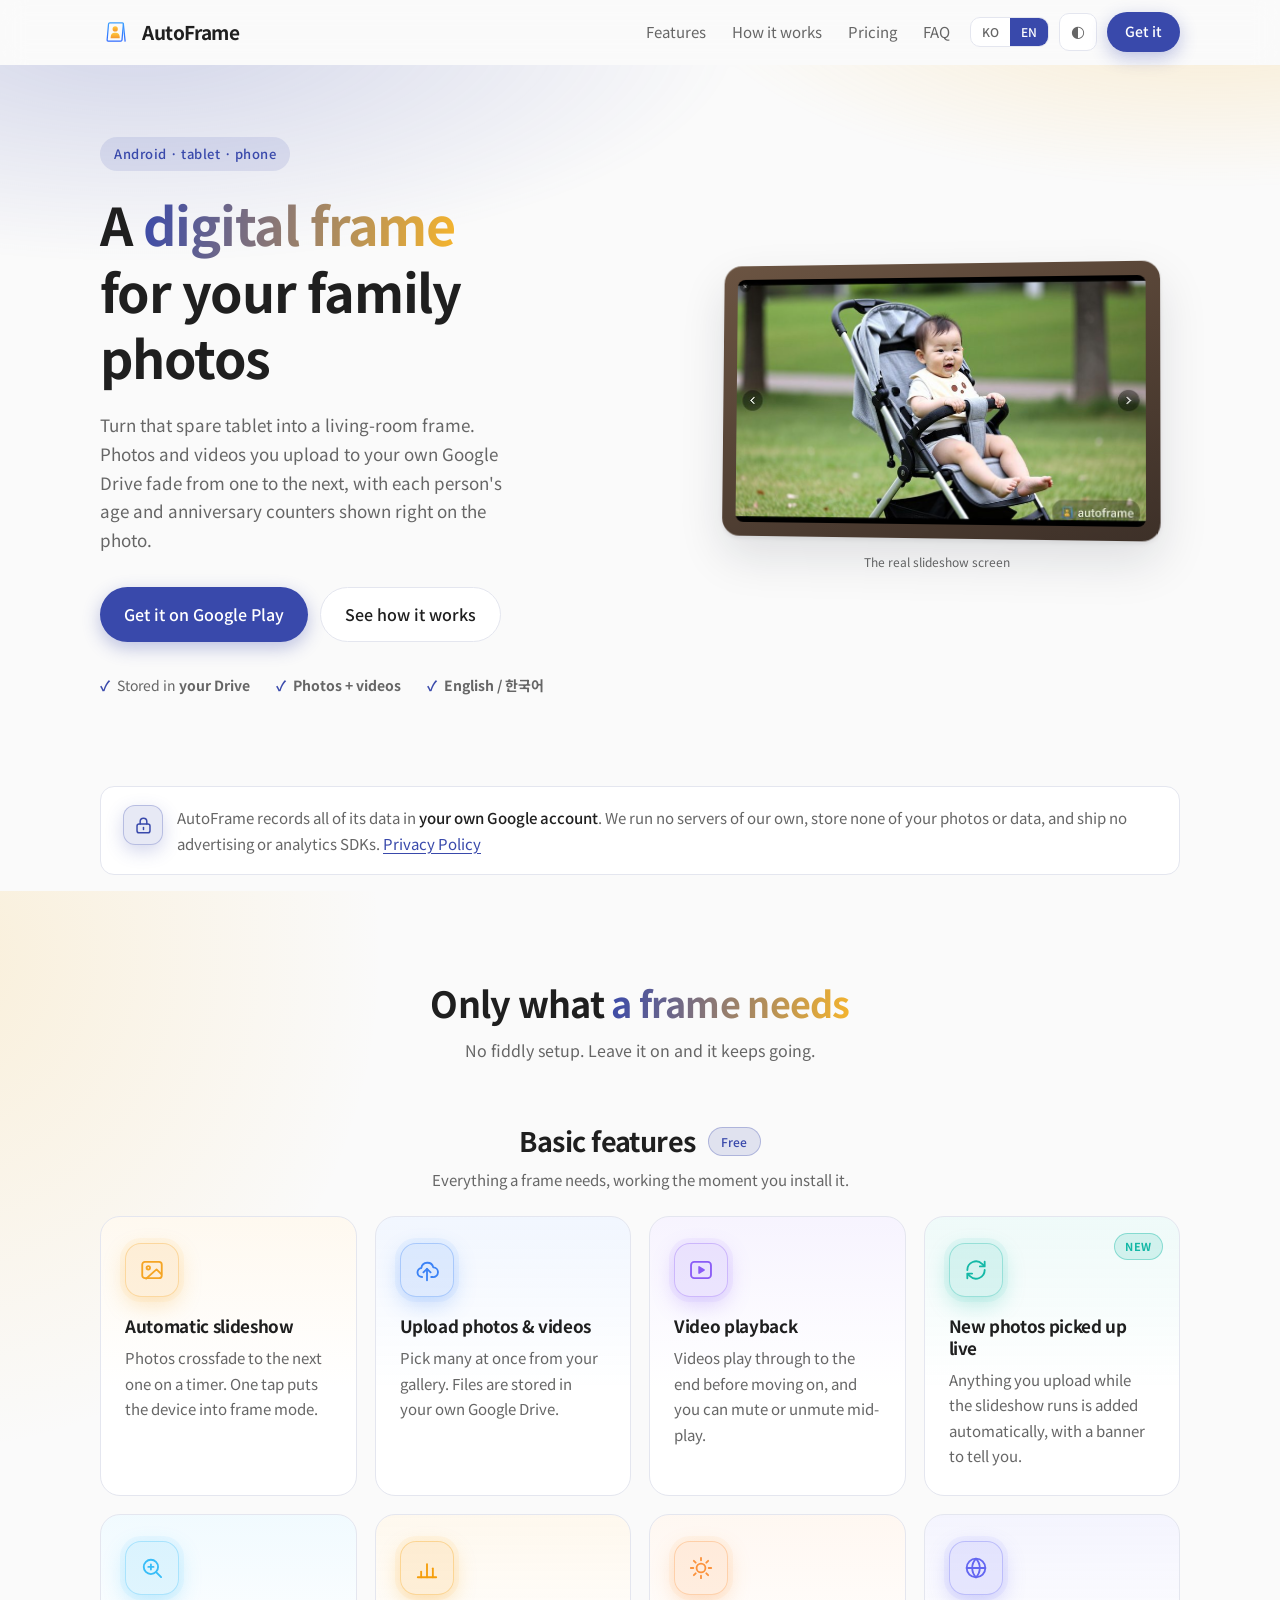
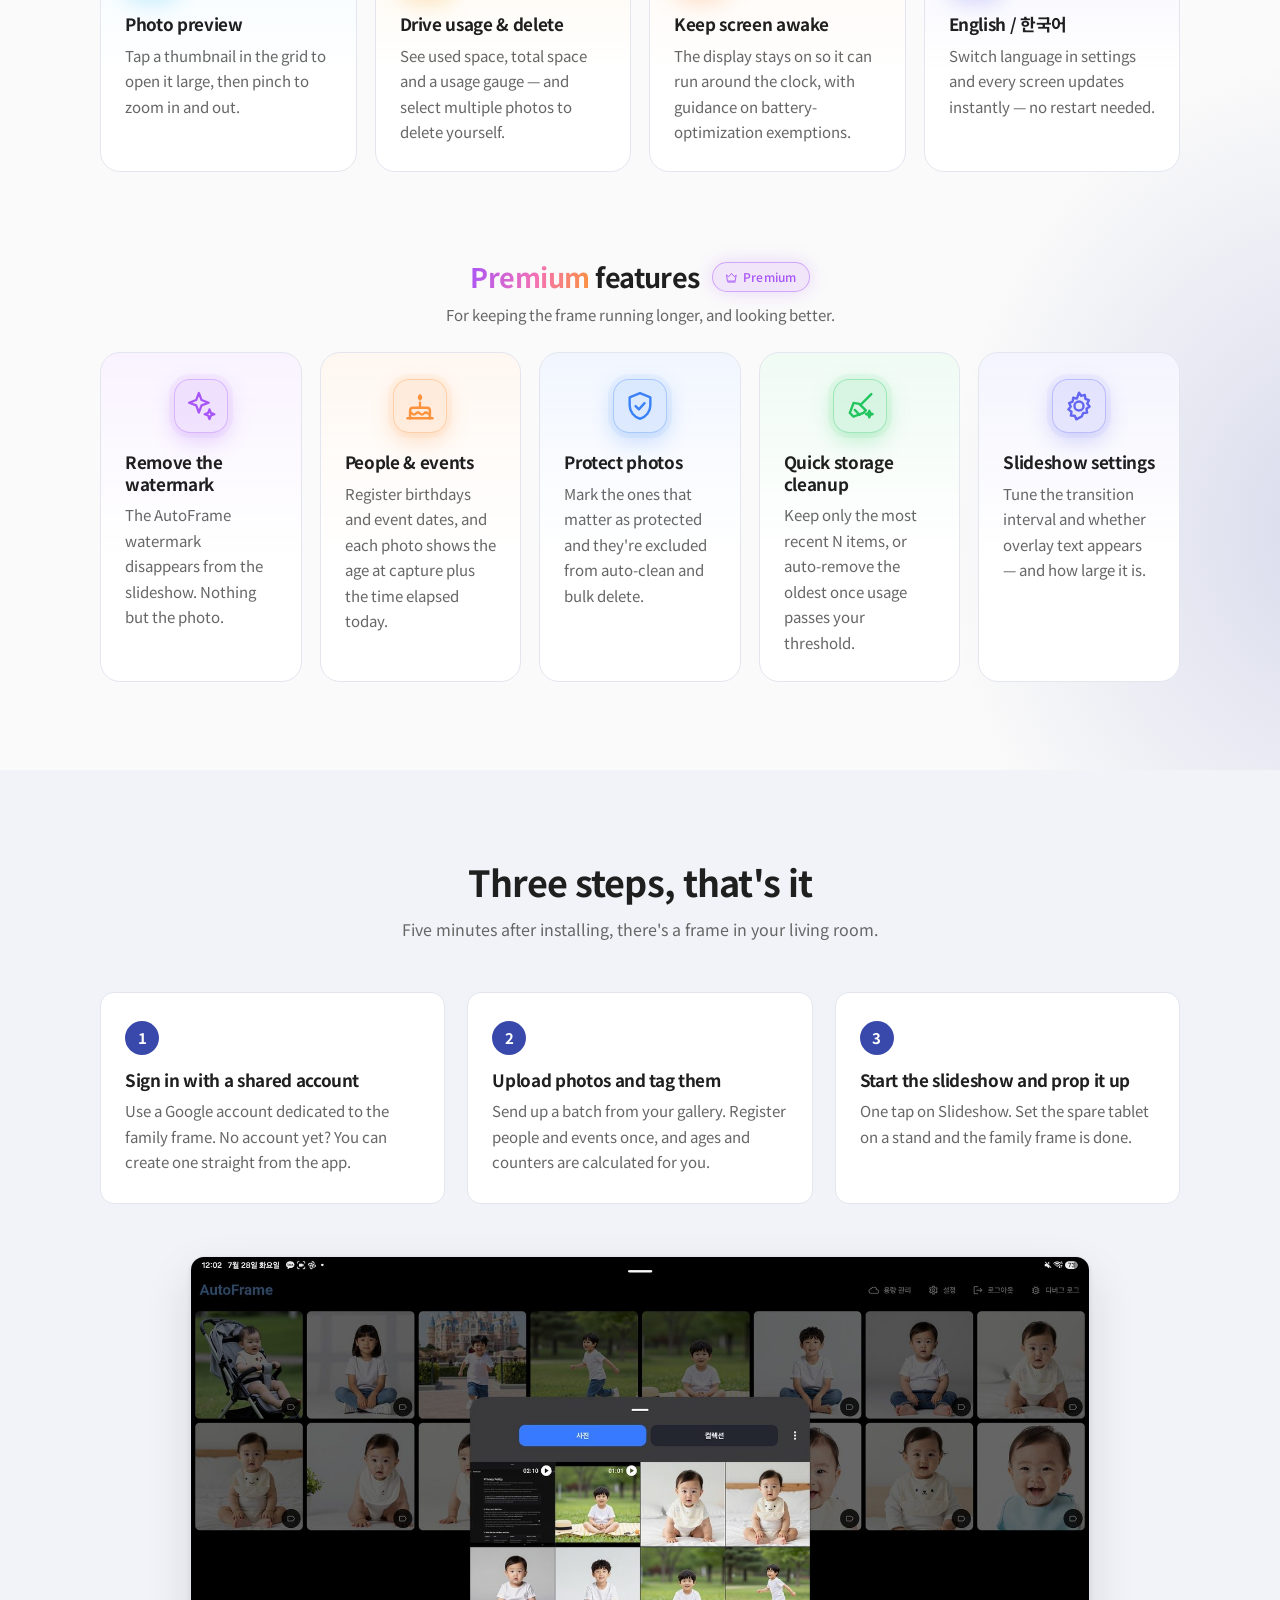
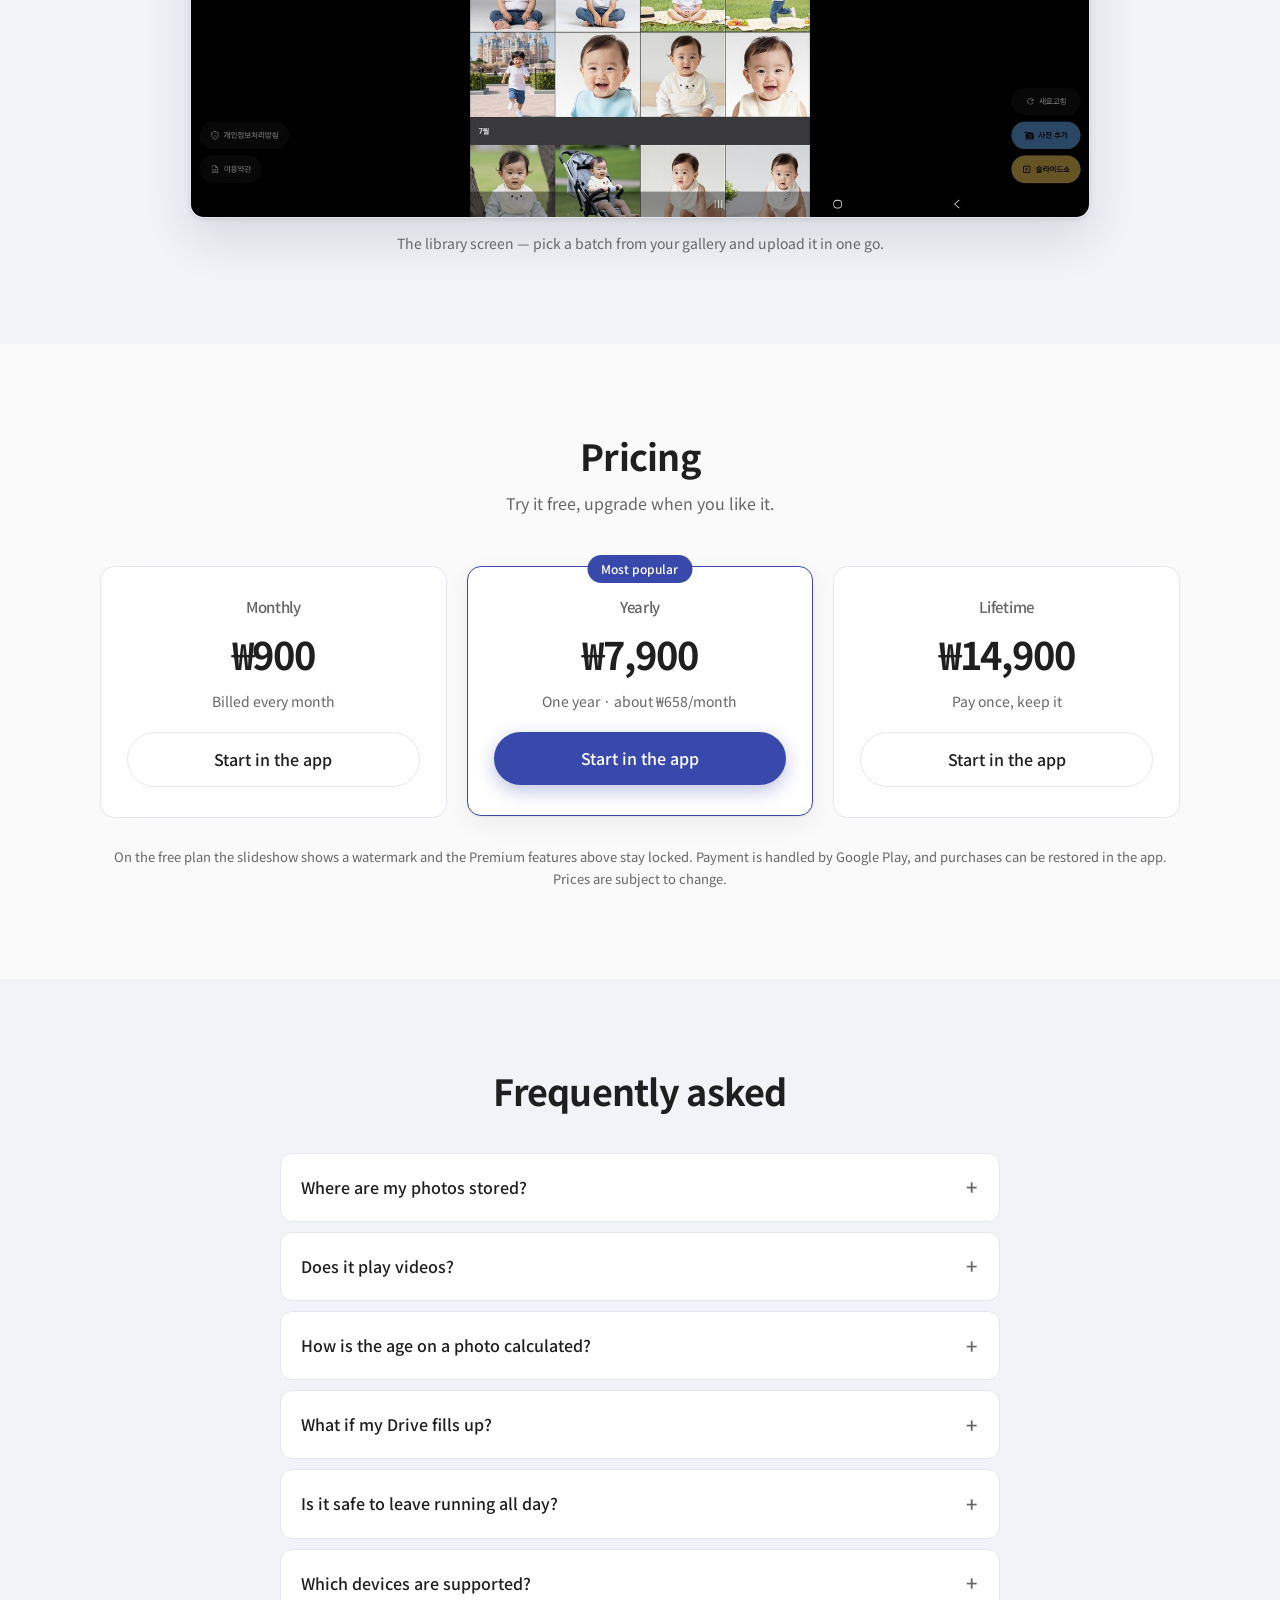
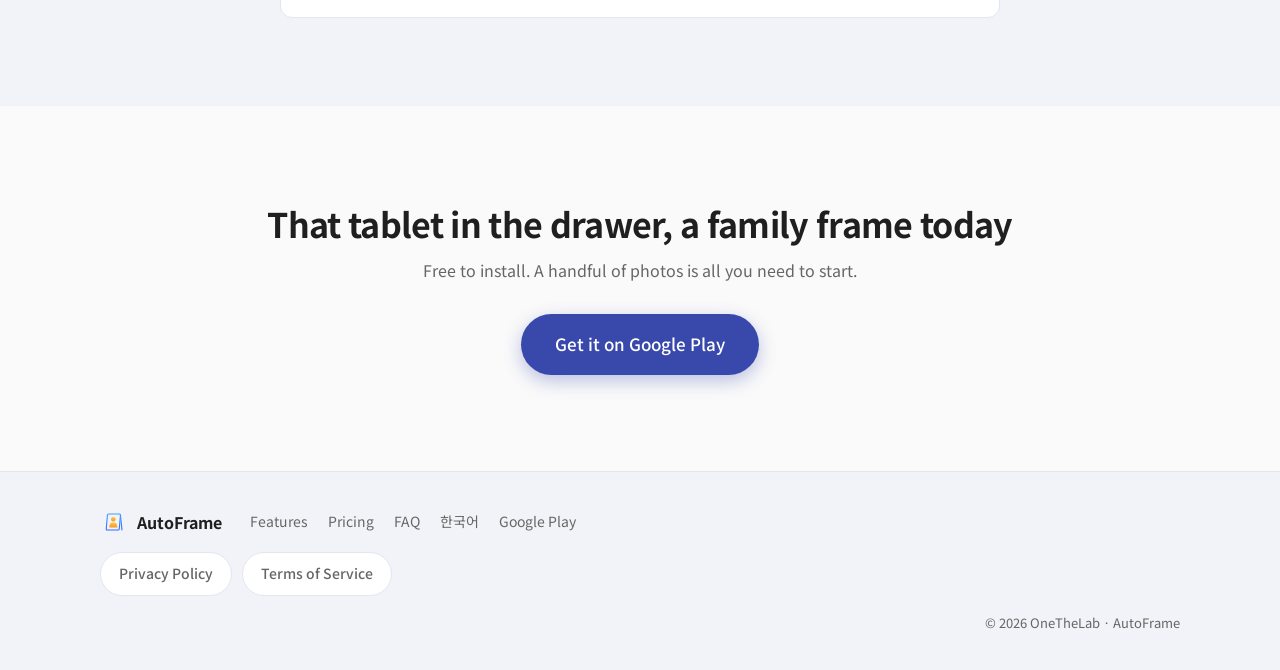
==== en/index.html @ 64afd11a "Use real app screenshots on the landing pages Replaces the CSS gradient mock in the hero with the ac" ====
<!DOCTYPE html>
<html lang="en">
<head>
<meta charset="UTF-8">
<meta name="viewport" content="width=device-width, initial-scale=1">
<title>AutoFrame — A digital photo frame that plays your family photos</title>
<meta name="description" content="Turn a spare tablet into a family photo frame. Photos and videos from your own Google Drive play automatically, with ages and anniversary counters right on the photo.">
<meta name="theme-color" content="#3949AB">
<link rel="icon" href="../assets/mark.svg" type="image/svg+xml">
<link rel="alternate" hreflang="ko" href="../">
<link rel="alternate" hreflang="en" href="./">
<link rel="alternate" hreflang="x-default" href="../">
<meta property="og:title" content="AutoFrame — Family digital photo frame">
<meta property="og:description" content="Turn a spare tablet into a family photo frame. Photos play automatically, with ages shown on each photo.">
<meta property="og:type" content="website">
<meta property="og:image" content="../assets/feature.png">
<link rel="preconnect" href="https://fonts.googleapis.com">
<link rel="preconnect" href="https://fonts.gstatic.com" crossorigin>
<link href="https://fonts.googleapis.com/css2?family=Noto+Sans+KR:wght@400;500;700&display=swap" rel="stylesheet">
<link rel="stylesheet" href="../css/style.css">
</head>
<body>

<svg width="0" height="0" style="position:absolute" aria-hidden="true" focusable="false">
  <symbol id="i-photo" viewBox="0 0 24 24" fill="none" stroke="currentColor" stroke-width="1.7" stroke-linecap="round" stroke-linejoin="round">
    <rect x="3" y="4.5" width="18" height="15" rx="2.5"/><circle cx="8.6" cy="10" r="1.6"/><path d="M20.6 15.8l-4.4-4.4L6.6 20"/>
  </symbol>
  <symbol id="i-upload" viewBox="0 0 24 24" fill="none" stroke="currentColor" stroke-width="1.7" stroke-linecap="round" stroke-linejoin="round">
    <path d="M7.5 18.5a4.2 4.2 0 0 1-.7-8.35A5.6 5.6 0 0 1 17.8 9.6a3.9 3.9 0 0 1-.3 8.9h-1.6"/><path d="M12 21.5V11"/><path d="M8.7 14.2L12 10.9l3.3 3.3"/>
  </symbol>
  <symbol id="i-play" viewBox="0 0 24 24" fill="none" stroke="currentColor" stroke-width="1.7" stroke-linecap="round" stroke-linejoin="round">
    <rect x="2.8" y="4.5" width="18.4" height="15" rx="3"/><path d="M10.2 9.1l4.6 2.9-4.6 2.9z" fill="currentColor" stroke-width="1.4"/>
  </symbol>
  <symbol id="i-refresh" viewBox="0 0 24 24" fill="none" stroke="currentColor" stroke-width="1.7" stroke-linecap="round" stroke-linejoin="round">
    <path d="M4 12a8 8 0 0 1 13.6-5.7l2 2"/><path d="M20 4.3v4.4h-4.4"/><path d="M20 12a8 8 0 0 1-13.6 5.7l-2-2"/><path d="M4 19.7v-4.4h4.4"/>
  </symbol>
  <symbol id="i-search" viewBox="0 0 24 24" fill="none" stroke="currentColor" stroke-width="1.7" stroke-linecap="round" stroke-linejoin="round">
    <circle cx="11" cy="11" r="6.6"/><path d="M15.8 15.8l4.6 4.6"/><path d="M8.6 11h4.8M11 8.6v4.8"/>
  </symbol>
  <symbol id="i-gauge" viewBox="0 0 24 24" fill="none" stroke="currentColor" stroke-width="1.7" stroke-linecap="round" stroke-linejoin="round">
    <path d="M3.5 20.5h17"/><path d="M6.6 20.5v-5.2"/><path d="M12 20.5V8.4"/><path d="M17.4 20.5v-8.2"/>
  </symbol>
  <symbol id="i-sun" viewBox="0 0 24 24" fill="none" stroke="currentColor" stroke-width="1.7" stroke-linecap="round" stroke-linejoin="round">
    <circle cx="12" cy="12" r="4.1"/><path d="M12 2.6v2.3M12 19.1v2.3M2.6 12h2.3M19.1 12h2.3M5.4 5.4l1.7 1.7M16.9 16.9l1.7 1.7M18.6 5.4l-1.7 1.7M7.1 16.9l-1.7 1.7"/>
  </symbol>
  <symbol id="i-globe" viewBox="0 0 24 24" fill="none" stroke="currentColor" stroke-width="1.7" stroke-linecap="round" stroke-linejoin="round">
    <circle cx="12" cy="12" r="8.6"/><path d="M3.4 12h17.2"/><path d="M12 3.4c2.3 2.4 3.5 5.4 3.5 8.6S14.3 18.2 12 20.6C9.7 18.2 8.5 15.2 8.5 12S9.7 5.8 12 3.4z"/>
  </symbol>
  <symbol id="i-sparkle" viewBox="0 0 24 24" fill="none" stroke="currentColor" stroke-width="1.6" stroke-linecap="round" stroke-linejoin="round">
    <path d="M10.5 2.8l1.9 5 5 1.9-5 1.9-1.9 5-1.9-5-5-1.9 5-1.9z"/><path d="M18 14.4l.95 2.45 2.45.95-2.45.95-.95 2.45-.95-2.45-2.45-.95 2.45-.95z"/>
  </symbol>
  <symbol id="i-cake" viewBox="0 0 24 24" fill="none" stroke="currentColor" stroke-width="1.7" stroke-linecap="round" stroke-linejoin="round">
    <path d="M3.2 20.6h17.6"/><path d="M5 20.6v-5.4a2 2 0 0 1 2-2h10a2 2 0 0 1 2 2v5.4"/><path d="M5 16.6c1.4 0 1.4 1.4 2.8 1.4s1.4-1.4 2.8-1.4 1.4 1.4 2.8 1.4 1.4-1.4 2.8-1.4 1.4 1.4 2.8 1.4"/><path d="M12 13.2V9.6"/><path d="M12 7.4c1-1 1-2 0-3-1 1-1 2 0 3z"/>
  </symbol>
  <symbol id="i-shield" viewBox="0 0 24 24" fill="none" stroke="currentColor" stroke-width="1.7" stroke-linecap="round" stroke-linejoin="round">
    <path d="M12 2.9l7.3 3v5.7c0 4.3-3 8-7.3 9.4-4.3-1.4-7.3-5.1-7.3-9.4V5.9z"/><path d="M8.9 12.1l2.3 2.3 4-4.4"/>
  </symbol>
  <symbol id="i-broom" viewBox="0 0 24 24" fill="none" stroke="currentColor" stroke-width="1.7" stroke-linecap="round" stroke-linejoin="round">
    <path d="M20 3.6l-7.7 7.7"/><path d="M11.5 10.5l4.6 4.6-1.6 1.7-7.1 2.7-2.6-2.6 2.7-7.1z"/><path d="M8.3 14.8l3.4 3.4"/><path d="M18.6 15.4l.62 1.68 1.68.62-1.68.62-.62 1.68-.62-1.68-1.68-.62 1.68-.62z"/>
  </symbol>
  <symbol id="i-gear" viewBox="0 0 24 24" fill="none" stroke="currentColor" stroke-width="1.7" stroke-linecap="round" stroke-linejoin="round">
    <circle cx="12" cy="12" r="3.2"/>
    <path d="M12 2.6l1.5 2.2 2.6-.6.4 2.7 2.5 1-1.2 2.4 1.7 2.1-2.2 1.6.4 2.7-2.7.2-1.1 2.5L12 20.4l-1.9 1-1.1-2.5-2.7-.2.4-2.7-2.2-1.6 1.7-2.1L5 9.9l2.5-1 .4-2.7 2.6.6z"/>
  </symbol>
  <symbol id="i-crown" viewBox="0 0 24 24" fill="none" stroke="currentColor" stroke-width="1.7" stroke-linecap="round" stroke-linejoin="round">
    <path d="M3.4 7.6l3.2 3.1 5.4-6 5.4 6 3.2-3.1-1.8 11H5.2z"/><path d="M5.2 20.4h13.6"/>
  </symbol>
  <symbol id="i-lock" viewBox="0 0 24 24" fill="none" stroke="currentColor" stroke-width="1.7" stroke-linecap="round" stroke-linejoin="round">
    <rect x="4.6" y="10.2" width="14.8" height="10.2" rx="2.4"/><path d="M8.2 10.2V7.4a3.8 3.8 0 0 1 7.6 0v2.8"/><path d="M12 14.4v2.2"/>
  </symbol>
</svg>

<a class="skip" href="#features">Skip to content</a>

<header class="nav" id="nav">
  <div class="wrap nav-inner">
    <a class="brand" href="#top">
      <img src="../assets/mark.svg" alt="" width="32" height="32">
      <span>AutoFrame</span>
    </a>
    <nav class="nav-links">
      <a href="#features">Features</a>
      <a href="#how">How it works</a>
      <a href="#pricing">Pricing</a>
      <a href="#faq">FAQ</a>
    </nav>
    <div class="nav-actions">
      <div class="lang" role="group" aria-label="Language">
        <a href="../" hreflang="ko" data-lang-switch="ko">KO</a>
        <a class="is-on" href="./" aria-current="page" hreflang="en">EN</a>
      </div>
      <button class="theme-toggle" id="themeToggle" type="button" aria-label="Toggle theme">
        <span class="theme-icon" aria-hidden="true">◐</span>
      </button>
      <a class="btn btn-primary btn-sm" href="https://play.google.com/store/apps/details?id=com.onethelab.autoframe" target="_blank" rel="noopener">Get it</a>
    </div>
  </div>
</header>

<main id="top">

  <!-- HERO -->
  <section class="hero">
    <div class="wrap hero-inner">
      <div class="hero-copy reveal">
        <p class="eyebrow">Android · tablet · phone</p>
        <h1>A <span class="grad">digital frame</span><br>for your family photos</h1>
        <p class="lead">
          Turn that spare tablet into a living-room frame.
          Photos and videos you upload to your own Google Drive fade from one to the next,
          with each person's age and anniversary counters shown right on the photo.
        </p>
        <div class="cta-row">
          <a class="btn btn-primary" href="https://play.google.com/store/apps/details?id=com.onethelab.autoframe" target="_blank" rel="noopener">Get it on Google Play</a>
          <a class="btn btn-ghost" href="#how">See how it works</a>
        </div>
        <ul class="hero-facts">
          <li>Stored in <strong>your Drive</strong></li>
          <li><strong>Photos + videos</strong></li>
          <li><strong>English / 한국어</strong></li>
        </ul>
      </div>

      <div class="hero-visual reveal">
        <div class="frame" id="frame">
          <div class="frame-screen">
            <img class="shot-img"
                 src="../assets/screens/slideshow-1600.jpg"
                 srcset="../assets/screens/slideshow-800.jpg 800w, ../assets/screens/slideshow-1600.jpg 1600w"
                 sizes="(max-width: 900px) 100vw, 420px"
                 width="1600" height="999"
                 alt="The AutoFrame slideshow running full screen on a tablet, showing a baby sitting in a stroller">
          </div>
        </div>
        <p class="frame-caption">The real slideshow screen</p>
      </div>
    </div>
  </section>

  <!-- TRUST -->
  <section class="trust">
    <div class="wrap">
      <div class="trust-inner reveal">
        <span class="trust-ico" aria-hidden="true"><svg class="ic"><use href="#i-lock"/></svg></span>
        <p>
          AutoFrame records all of its data in <strong>your own Google account</strong>.
          We run no servers of our own, store none of your photos or data, and ship no advertising or analytics SDKs.
          <a href="privacy.html">Privacy Policy</a>
        </p>
      </div>
    </div>
  </section>

  <!-- FEATURES -->
  <section id="features" class="section section-aurora">
    <div class="wrap">
      <h2 class="reveal">Only what <span class="grad">a frame needs</span></h2>
      <p class="section-lead reveal">No fiddly setup. Leave it on and it keeps going.</p>

      <!-- basic -->
      <div class="sub-head reveal">
        <h3 class="sub-title">Basic features</h3>
        <span class="chip chip-free">Free</span>
        <p class="sub-desc">Everything a frame needs, working the moment you install it.</p>
      </div>

      <div class="grid">
        <article class="card reveal" style="--c:#F5A524">
          <span class="ico"><svg class="ic"><use href="#i-photo"/></svg></span>
          <h4>Automatic slideshow</h4>
          <p>Photos crossfade to the next one on a timer. One tap puts the device into frame mode.</p>
        </article>
        <article class="card reveal" style="--c:#3B82F6">
          <span class="ico"><svg class="ic"><use href="#i-upload"/></svg></span>
          <h4>Upload photos &amp; videos</h4>
          <p>Pick many at once from your gallery. Files are stored in your own Google Drive.</p>
        </article>
        <article class="card reveal" style="--c:#8B5CF6">
          <span class="ico"><svg class="ic"><use href="#i-play"/></svg></span>
          <h4>Video playback</h4>
          <p>Videos play through to the end before moving on, and you can mute or unmute mid-play.</p>
        </article>
        <article class="card reveal" style="--c:#14B8A6">
          <span class="flag">NEW</span>
          <span class="ico"><svg class="ic"><use href="#i-refresh"/></svg></span>
          <h4>New photos picked up live</h4>
          <p>Anything you upload while the slideshow runs is added automatically, with a banner to tell you.</p>
        </article>
        <article class="card reveal" style="--c:#38BDF8">
          <span class="ico"><svg class="ic"><use href="#i-search"/></svg></span>
          <h4>Photo preview</h4>
          <p>Tap a thumbnail in the grid to open it large, then pinch to zoom in and out.</p>
        </article>
        <article class="card reveal" style="--c:#F59E0B">
          <span class="ico"><svg class="ic"><use href="#i-gauge"/></svg></span>
          <h4>Drive usage &amp; delete</h4>
          <p>See used space, total space and a usage gauge — and select multiple photos to delete yourself.</p>
        </article>
        <article class="card reveal" style="--c:#FB923C">
          <span class="ico"><svg class="ic"><use href="#i-sun"/></svg></span>
          <h4>Keep screen awake</h4>
          <p>The display stays on so it can run around the clock, with guidance on battery-optimization exemptions.</p>
        </article>
        <article class="card reveal" style="--c:#6366F1">
          <span class="ico"><svg class="ic"><use href="#i-globe"/></svg></span>
          <h4>English / 한국어</h4>
          <p>Switch language in settings and every screen updates instantly — no restart needed.</p>
        </article>
      </div>

      <!-- premium -->
      <div class="sub-head sub-head-premium reveal">
        <h3 class="sub-title"><span class="grad-premium">Premium</span> features</h3>
        <span class="chip chip-premium"><svg class="ic"><use href="#i-crown"/></svg>Premium</span>
        <p class="sub-desc">For keeping the frame running longer, and looking better.</p>
      </div>

      <div class="grid grid-premium">
        <article class="card card-premium reveal" style="--c:#A855F7">
          <span class="ico"><svg class="ic"><use href="#i-sparkle"/></svg></span>
          <h4>Remove the watermark</h4>
          <p>The AutoFrame watermark disappears from the slideshow. Nothing but the photo.</p>
        </article>
        <article class="card card-premium reveal" style="--c:#FB923C">
          <span class="ico"><svg class="ic"><use href="#i-cake"/></svg></span>
          <h4>People &amp; events</h4>
          <p>Register birthdays and event dates, and each photo shows the age at capture plus the time elapsed today.</p>
        </article>
        <article class="card card-premium reveal" style="--c:#3B82F6">
          <span class="ico"><svg class="ic"><use href="#i-shield"/></svg></span>
          <h4>Protect photos</h4>
          <p>Mark the ones that matter as protected and they're excluded from auto-clean and bulk delete.</p>
        </article>
        <article class="card card-premium reveal" style="--c:#22C55E">
          <span class="ico"><svg class="ic"><use href="#i-broom"/></svg></span>
          <h4>Quick storage cleanup</h4>
          <p>Keep only the most recent N items, or auto-remove the oldest once usage passes your threshold.</p>
        </article>
        <article class="card card-premium reveal" style="--c:#6366F1">
          <span class="ico"><svg class="ic"><use href="#i-gear"/></svg></span>
          <h4>Slideshow settings</h4>
          <p>Tune the transition interval and whether overlay text appears — and how large it is.</p>
        </article>
      </div>
    </div>
  </section>

  <!-- HOW -->
  <section id="how" class="section section-alt">
    <div class="wrap">
      <h2 class="reveal">Three steps, that's it</h2>
      <p class="section-lead reveal">Five minutes after installing, there's a frame in your living room.</p>

      <ol class="steps">
        <li class="step reveal">
          <span class="step-no">1</span>
          <h3>Sign in with a shared account</h3>
          <p>Use a Google account dedicated to the family frame. No account yet? You can create one straight from the app.</p>
        </li>
        <li class="step reveal">
          <span class="step-no">2</span>
          <h3>Upload photos and tag them</h3>
          <p>Send up a batch from your gallery. Register people and events once, and ages and counters are calculated for you.</p>
        </li>
        <li class="step reveal">
          <span class="step-no">3</span>
          <h3>Start the slideshow and prop it up</h3>
          <p>One tap on Slideshow. Set the spare tablet on a stand and the family frame is done.</p>
        </li>
      </ol>

      <figure class="shot reveal">
        <img class="shot-img"
             src="../assets/screens/library-1600.jpg"
             srcset="../assets/screens/library-800.jpg 800w, ../assets/screens/library-1600.jpg 1600w"
             sizes="(max-width: 900px) 100vw, 900px"
             width="1600" height="999" loading="lazy" decoding="async"
             alt="The AutoFrame library screen: family photos in a grid with the gallery picker open on top">
        <figcaption>The library screen — pick a batch from your gallery and upload it in one go.</figcaption>
      </figure>
    </div>
  </section>

  <!-- PRICING -->
  <section id="pricing" class="section">
    <div class="wrap">
      <h2 class="reveal">Pricing</h2>
      <p class="section-lead reveal">Try it free, upgrade when you like it.</p>

      <div class="price-grid">
        <article class="price reveal">
          <h3>Monthly</h3>
          <p class="amount">₩900</p>
          <p class="per">Billed every month</p>
          <a class="btn btn-ghost btn-block" href="https://play.google.com/store/apps/details?id=com.onethelab.autoframe" target="_blank" rel="noopener">Start in the app</a>
        </article>

        <article class="price is-best reveal">
          <span class="badge">Most popular</span>
          <h3>Yearly</h3>
          <p class="amount">₩7,900</p>
          <p class="per">One year · about ₩658/month</p>
          <a class="btn btn-primary btn-block" href="https://play.google.com/store/apps/details?id=com.onethelab.autoframe" target="_blank" rel="noopener">Start in the app</a>
        </article>

        <article class="price reveal">
          <h3>Lifetime</h3>
          <p class="amount">₩14,900</p>
          <p class="per">Pay once, keep it</p>
          <a class="btn btn-ghost btn-block" href="https://play.google.com/store/apps/details?id=com.onethelab.autoframe" target="_blank" rel="noopener">Start in the app</a>
        </article>
      </div>

      <p class="price-note reveal">
        On the free plan the slideshow shows a watermark and the Premium features above stay locked.
        Payment is handled by Google Play, and purchases can be restored in the app. Prices are subject to change.
      </p>
    </div>
  </section>

  <!-- FAQ -->
  <section id="faq" class="section section-alt">
    <div class="wrap wrap-narrow">
      <h2 class="reveal">Frequently asked</h2>

      <div class="faq" id="faq-list">
        <details class="reveal">
          <summary>Where are my photos stored?</summary>
          <p>In your own Google Drive. AutoFrame is a frame that <em>shows</em> photos — it is not a backup service and does not take responsibility for storing them. Keep your originals elsewhere.</p>
        </details>
        <details class="reveal">
          <summary>Does it play videos?</summary>
          <p>Yes. In the slideshow a video plays to the end before the next item, and you can toggle mute while it plays.</p>
        </details>
        <details class="reveal">
          <summary>How is the age on a photo calculated?</summary>
          <p>It compares the person's date of birth with the photo's capture date to show the <strong>age at capture</strong>, alongside their <strong>age today</strong>. Events work the same way for elapsed time. People and events are a Premium feature.</p>
        </details>
        <details class="reveal">
          <summary>What if my Drive fills up?</summary>
          <p>The usage gauge shows where you stand, and you can select and delete photos yourself. Keeping only the most recent N and threshold-based auto-clean are Premium features. Deletion is permanent and cannot be undone.</p>
        </details>
        <details class="reveal">
          <summary>Is it safe to leave running all day?</summary>
          <p>There's a keep-screen-awake option, and the app explains how to exempt itself from battery optimization for long runs. Keeping it plugged in is recommended.</p>
        </details>
        <details class="reveal">
          <summary>Which devices are supported?</summary>
          <p>Android phones, tablets and foldables. The grid adds columns automatically as the window gets wider.</p>
        </details>
      </div>
    </div>
  </section>

  <!-- CTA -->
  <section class="cta">
    <div class="wrap cta-inner reveal">
      <h2>That tablet in the drawer, a family frame today</h2>
      <p>Free to install. A handful of photos is all you need to start.</p>
      <a class="btn btn-primary btn-lg" href="https://play.google.com/store/apps/details?id=com.onethelab.autoframe" target="_blank" rel="noopener">Get it on Google Play</a>
    </div>
  </section>

</main>

<footer class="footer">
  <div class="wrap footer-inner">
    <div class="footer-brand">
      <img src="../assets/mark.svg" alt="" width="28" height="28">
      <span>AutoFrame</span>
    </div>
    <nav class="footer-links">
      <a href="#features">Features</a>
      <a href="#pricing">Pricing</a>
      <a href="#faq">FAQ</a>
      <a href="../">한국어</a>
      <a href="https://play.google.com/store/apps/details?id=com.onethelab.autoframe" target="_blank" rel="noopener">Google Play</a>
    </nav>
    <div class="legal-links">
      <a class="btn btn-outline" href="privacy.html">Privacy Policy</a>
      <a class="btn btn-outline" href="terms.html">Terms of Service</a>
    </div>
    <p class="copy">© <span id="year">2026</span> OneTheLab · AutoFrame</p>
  </div>
</footer>

<script src="../js/main.js"></script>
</body>
</html>
---- css/style.css ----
/* AutoFrame landing — vanilla CSS */

:root {
  --brand: #3949AB;
  --brand-600: #303F9F;
  --brand-300: #7986CB;
  --accent: #F6B52D;
  --bg: #FAFAFA;
  --bg-alt: #F2F3F8;
  --surface: #FFFFFF;
  --line: #E4E6EF;
  --text: #1F1F1F;
  --text-2: #666666;
  --shadow: 0 1px 2px rgba(20, 22, 40, .06), 0 8px 24px rgba(20, 22, 40, .06);
  --shadow-lg: 0 2px 4px rgba(20, 22, 40, .08), 0 20px 48px rgba(20, 22, 40, .12);
  --r: 14px;
  --wrap: 1120px;
}

html[data-theme="dark"] {
  --brand: #7986CB;
  --brand-600: #9FA8DA;
  --brand-300: #5C6BC0;
  --accent: #FFC93D;
  --bg: #121212;
  --bg-alt: #171719;
  --surface: #1E1E1E;
  --line: #2E2E32;
  --text: #FFFFFF;
  --text-2: #B0B0B0;
  --shadow: 0 1px 2px rgba(0, 0, 0, .5), 0 8px 24px rgba(0, 0, 0, .35);
  --shadow-lg: 0 2px 6px rgba(0, 0, 0, .55), 0 24px 56px rgba(0, 0, 0, .45);
}

* { box-sizing: border-box; }

html { scroll-behavior: smooth; scroll-padding-top: 80px; }

body {
  margin: 0;
  font-family: "Noto Sans KR", "Google Sans", Inter, Roboto, -apple-system, "Segoe UI", sans-serif;
  color: var(--text);
  background: var(--bg);
  line-height: 1.7;
  -webkit-font-smoothing: antialiased;
  transition: background .25s ease, color .25s ease;
}

img { max-width: 100%; display: block; }
a { color: inherit; text-decoration: none; }

h1, h2, h3 { line-height: 1.28; letter-spacing: -.02em; margin: 0; font-weight: 700; }
p { margin: 0; }

.wrap { width: 100%; max-width: var(--wrap); margin: 0 auto; padding: 0 20px; }
.wrap-narrow { max-width: 760px; }

.skip {
  position: absolute; left: -9999px; top: 0;
  background: var(--brand); color: #fff; padding: 10px 16px; z-index: 100;
}
.skip:focus { left: 12px; top: 12px; border-radius: 8px; }

/* ---------- nav ---------- */
.nav {
  position: sticky; top: 0; z-index: 50;
  backdrop-filter: blur(12px);
  background: color-mix(in srgb, var(--bg) 82%, transparent);
  border-bottom: 1px solid transparent;
  transition: border-color .2s ease, box-shadow .2s ease;
}
.nav.is-stuck { border-bottom-color: var(--line); box-shadow: 0 1px 12px rgba(0, 0, 0, .05); }

.nav-inner { display: flex; align-items: center; gap: 20px; height: 64px; }

.brand { display: flex; align-items: center; gap: 10px; font-weight: 700; font-size: 19px; letter-spacing: -.02em; }
.brand img { border-radius: 7px; }

.nav-links { display: flex; gap: 26px; margin-left: auto; font-size: 15px; color: var(--text-2); }
.nav-links a { transition: color .15s ease; }
.nav-links a:hover { color: var(--text); }

.nav-actions { display: flex; align-items: center; gap: 10px; }

.lang {
  display: flex; align-items: center;
  border: 1px solid var(--line); border-radius: 10px; overflow: hidden;
  background: var(--surface); font-size: 12px; font-weight: 500;
}
.lang a {
  padding: 8px 11px; color: var(--text-2); line-height: 1;
  transition: color .15s ease, background .15s ease;
}
.lang a:hover { color: var(--text); }
.lang a.is-on { color: #fff; background: var(--brand); }
html[data-theme="dark"] .lang a.is-on { color: #10131f; }

.theme-toggle {
  width: 38px; height: 38px; border-radius: 10px;
  border: 1px solid var(--line); background: var(--surface); color: var(--text-2);
  font-size: 16px; cursor: pointer; line-height: 1;
  transition: color .15s ease, border-color .15s ease;
}
.theme-toggle:hover { color: var(--text); border-color: var(--brand); }

/* ---------- buttons ---------- */
.btn {
  display: inline-flex; align-items: center; justify-content: center;
  padding: 13px 24px; border-radius: 999px;
  font-size: 16px; font-weight: 500; white-space: nowrap;
  transition: transform .15s ease, box-shadow .2s ease, background .2s ease, border-color .2s ease;
}
.btn:active { transform: translateY(1px); }
.btn-sm { padding: 8px 18px; font-size: 14px; }
.btn-lg { padding: 16px 34px; font-size: 17px; }
.btn-block { width: 100%; margin-top: 18px; }

.btn-primary { background: var(--brand); color: #fff; box-shadow: 0 6px 18px color-mix(in srgb, var(--brand) 32%, transparent); }
.btn-primary:hover { background: var(--brand-600); box-shadow: 0 10px 26px color-mix(in srgb, var(--brand) 40%, transparent); }
html[data-theme="dark"] .btn-primary { color: #10131f; }

.btn-ghost { background: var(--surface); color: var(--text); border: 1px solid var(--line); }
.btn-ghost:hover { border-color: var(--brand); color: var(--brand); }

/* ---------- hero ---------- */
.hero { position: relative; padding: 72px 0 88px; overflow: hidden; }
.hero::before {
  content: ""; position: absolute; inset: -30% -20% auto -20%; height: 620px; z-index: -1;
  background:
    radial-gradient(48% 52% at 22% 30%, color-mix(in srgb, var(--brand) 20%, transparent), transparent 70%),
    radial-gradient(42% 46% at 82% 22%, color-mix(in srgb, var(--accent) 22%, transparent), transparent 70%);
  filter: blur(6px);
}

.hero-inner { display: grid; grid-template-columns: 1.05fr .95fr; gap: 56px; align-items: center; }

.eyebrow {
  display: inline-block; font-size: 13px; font-weight: 500; letter-spacing: .04em;
  color: var(--brand); background: color-mix(in srgb, var(--brand) 12%, transparent);
  padding: 6px 14px; border-radius: 999px; margin-bottom: 20px;
}

.hero h1 { font-size: clamp(32px, 5.2vw, 52px); }
.grad {
  background: linear-gradient(100deg, var(--brand), var(--accent));
  -webkit-background-clip: text; background-clip: text; color: transparent;
}

.grad-premium {
  background: linear-gradient(100deg, #A855F7, #F472B6 55%, #FB923C);
  -webkit-background-clip: text; background-clip: text; color: transparent;
}

.lead { margin-top: 20px; font-size: 17px; color: var(--text-2); max-width: 46ch; }

.cta-row { display: flex; flex-wrap: wrap; gap: 12px; margin-top: 32px; }

.hero-facts {
  display: flex; flex-wrap: wrap; gap: 8px 26px;
  list-style: none; margin: 32px 0 0; padding: 0;
  font-size: 14px; color: var(--text-2);
}
.hero-facts li::before { content: "✓"; color: var(--brand); margin-right: 7px; font-weight: 700; }

/* ---------- hero frame mock ---------- */
.hero-visual { display: flex; flex-direction: column; align-items: center; gap: 14px; }

.frame {
  width: 100%; max-width: 440px; aspect-ratio: 16 / 10;
  padding: 14px; border-radius: 18px;
  background: linear-gradient(160deg, #6b5442, #3d3028);
  box-shadow: var(--shadow-lg);
  transform: perspective(1200px) rotateY(-7deg) rotateX(2deg);
  transition: transform .5s cubic-bezier(.2, .7, .3, 1);
}
.frame:hover { transform: perspective(1200px) rotateY(0deg) rotateX(0deg); }

.frame-screen {
  position: relative; width: 100%; height: 100%;
  border-radius: 8px; overflow: hidden; background: #000;
}

.frame-caption { font-size: 12px; color: var(--text-2); }

.shot-img { width: 100%; height: 100%; object-fit: cover; display: block; }

/* wide screenshot card */
.shot { margin: 52px auto 0; max-width: 900px; }
.shot .shot-img {
  height: auto; border-radius: 14px; border: 1px solid var(--line);
  box-shadow: var(--shadow-lg);
}
.shot figcaption { margin-top: 14px; text-align: center; font-size: 14px; color: var(--text-2); }

/* ---------- trust strip ---------- */
.trust { padding: 0 0 16px; }
.trust-inner {
  display: flex; align-items: flex-start; gap: 14px;
  padding: 18px 22px; border-radius: var(--r);
  background: var(--surface); border: 1px solid var(--line);
}
.trust-ico {
  flex: none; width: 40px; height: 40px; border-radius: 12px;
  display: grid; place-items: center; color: var(--brand);
  background: color-mix(in srgb, var(--brand) 12%, transparent);
  border: 1px solid color-mix(in srgb, var(--brand) 28%, transparent);
  box-shadow: 0 6px 18px color-mix(in srgb, var(--brand) 22%, transparent);
}
.trust-ico .ic { width: 21px; height: 21px; }
.trust p { font-size: 15px; color: var(--text-2); }
.trust strong { color: var(--text); font-weight: 500; }
.trust a { color: var(--brand); text-decoration: underline; text-underline-offset: 3px; white-space: nowrap; }

/* ---------- sections ---------- */
.section { padding: 88px 0; }
.section-alt { background: var(--bg-alt); }
.section h2 { font-size: clamp(26px, 3.4vw, 36px); text-align: center; }
.section-lead { text-align: center; color: var(--text-2); margin-top: 12px; }

.grid {
  display: grid; grid-template-columns: repeat(auto-fit, minmax(250px, 1fr));
  gap: 18px; margin-top: 24px;
}

/* ---------- feature subsections ---------- */
.sub-head {
  display: flex; flex-wrap: wrap; justify-content: center; align-items: center;
  gap: 8px 12px; margin-top: 60px; text-align: center;
}
.sub-head-premium { margin-top: 88px; }
.sub-title { font-size: clamp(21px, 2.6vw, 27px); }
.sub-desc { width: 100%; font-size: 15px; color: var(--text-2); }

.chip {
  display: inline-flex; align-items: center; gap: 5px;
  font-size: 12px; font-weight: 500; letter-spacing: .02em;
  padding: 4px 12px; border-radius: 999px; line-height: 1.6;
}
.chip .ic { width: 13px; height: 13px; }
.chip-free {
  color: var(--brand); background: color-mix(in srgb, var(--brand) 13%, transparent);
  border: 1px solid color-mix(in srgb, var(--brand) 30%, transparent);
}
.chip-premium {
  color: #A855F7; background: color-mix(in srgb, #A855F7 12%, transparent);
  border: 1px solid color-mix(in srgb, #A855F7 45%, transparent);
  box-shadow: 0 0 18px color-mix(in srgb, #A855F7 22%, transparent);
}
html[data-theme="dark"] .chip-premium { color: #C084FC; }

.card h4 { font-size: 17px; font-weight: 700; letter-spacing: -.02em; line-height: 1.28; margin: 0; }

/* premium cards: circular icon, five across */
.grid-premium { grid-template-columns: repeat(5, 1fr); }
.card-premium { padding: 30px 22px; }
.card-premium .ico {
  width: 78px; height: 78px; border-radius: 50%;
  margin: 0 auto 22px;
}
.card-premium .ic { width: 34px; height: 34px; }

/* aurora glow behind the features section */
.section-aurora { position: relative; overflow: hidden; }
.section-aurora > * { position: relative; z-index: 1; }
.section-aurora::before {
  content: ""; position: absolute; inset: -10% -15%; z-index: 0; pointer-events: none;
  background:
    radial-gradient(38% 40% at 8% 12%, color-mix(in srgb, var(--accent) 16%, transparent), transparent 70%),
    radial-gradient(34% 38% at 92% 78%, color-mix(in srgb, var(--brand) 18%, transparent), transparent 70%);
}
html[data-theme="dark"] .section-aurora::before {
  background:
    radial-gradient(38% 40% at 8% 12%, color-mix(in srgb, var(--accent) 22%, transparent), transparent 70%),
    radial-gradient(36% 40% at 92% 78%, color-mix(in srgb, #8B5CF6 30%, transparent), transparent 70%);
}

.card {
  position: relative;
  --c: var(--brand);
  background:
    linear-gradient(180deg, color-mix(in srgb, var(--c) 7%, transparent), transparent 62%),
    var(--surface);
  border: 1px solid var(--line);
  border-radius: 20px; padding: 26px 24px;
  transition: transform .22s ease, box-shadow .25s ease, border-color .25s ease;
}
.card:hover {
  transform: translateY(-4px);
  border-color: color-mix(in srgb, var(--c) 45%, var(--line));
  box-shadow: 0 10px 34px color-mix(in srgb, var(--c) 20%, transparent), var(--shadow);
}
html[data-theme="dark"] .card {
  background:
    linear-gradient(180deg, color-mix(in srgb, var(--c) 12%, transparent), transparent 62%),
    rgba(255, 255, 255, .028);
  border-color: rgba(255, 255, 255, .09);
}
html[data-theme="dark"] .card:hover { box-shadow: 0 14px 44px color-mix(in srgb, var(--c) 26%, transparent); }

/* icon tile */
.card .ico {
  width: 54px; height: 54px; border-radius: 16px;
  display: grid; place-items: center; color: var(--c);
  background: color-mix(in srgb, var(--c) 13%, transparent);
  border: 1px solid color-mix(in srgb, var(--c) 32%, transparent);
  box-shadow: 0 0 0 5px color-mix(in srgb, var(--c) 6%, transparent),
              0 8px 22px color-mix(in srgb, var(--c) 26%, transparent);
  margin-bottom: 18px;
  transition: box-shadow .25s ease, transform .22s ease;
}
.card:hover .ico {
  transform: translateY(-1px);
  box-shadow: 0 0 0 6px color-mix(in srgb, var(--c) 10%, transparent),
              0 10px 28px color-mix(in srgb, var(--c) 42%, transparent);
}
.ic { width: 26px; height: 26px; display: block; }

.card h3 { font-size: 17px; }
.card p { margin-top: 8px; font-size: 15px; color: var(--text-2); }

/* "NEW" flag */
.flag {
  position: absolute; top: 16px; right: 16px;
  font-size: 11px; font-weight: 700; letter-spacing: .06em;
  padding: 3px 10px; border-radius: 999px; color: var(--c);
  background: color-mix(in srgb, var(--c) 14%, transparent);
  border: 1px solid color-mix(in srgb, var(--c) 40%, transparent);
}

/* ---------- steps ---------- */
.steps {
  list-style: none; margin: 48px 0 0; padding: 0;
  display: grid; grid-template-columns: repeat(auto-fit, minmax(260px, 1fr)); gap: 22px;
}
.step {
  background: var(--surface); border: 1px solid var(--line);
  border-radius: var(--r); padding: 28px 24px;
}
.step-no {
  display: inline-flex; align-items: center; justify-content: center;
  width: 34px; height: 34px; border-radius: 50%;
  background: var(--brand); color: #fff; font-weight: 700; font-size: 15px; margin-bottom: 14px;
}
html[data-theme="dark"] .step-no { color: #10131f; }
.step h3 { font-size: 17px; }
.step p { margin-top: 8px; font-size: 15px; color: var(--text-2); }

/* ---------- pricing ---------- */
.price-grid {
  display: grid; grid-template-columns: repeat(auto-fit, minmax(250px, 1fr));
  gap: 20px; margin-top: 48px; align-items: start;
}
.price {
  position: relative; background: var(--surface); border: 1px solid var(--line);
  border-radius: var(--r); padding: 30px 26px; text-align: center;
}
.price.is-best { border-color: var(--brand); box-shadow: var(--shadow); }
.badge {
  position: absolute; top: -12px; left: 50%; transform: translateX(-50%);
  background: var(--brand); color: #fff; font-size: 12px; font-weight: 500;
  padding: 4px 14px; border-radius: 999px; white-space: nowrap;
}
html[data-theme="dark"] .badge { color: #10131f; }
.price h3 { font-size: 15px; color: var(--text-2); font-weight: 500; }
.amount { font-size: 38px; font-weight: 700; letter-spacing: -.03em; margin-top: 6px; }
.amount span { font-size: 17px; font-weight: 500; margin-left: 3px; }
.per { font-size: 14px; color: var(--text-2); margin-top: 4px; }
.price-note { text-align: center; margin-top: 28px; font-size: 13px; color: var(--text-2); }

/* ---------- faq ---------- */
.faq { margin-top: 40px; display: flex; flex-direction: column; gap: 10px; }
.faq details {
  background: var(--surface); border: 1px solid var(--line);
  border-radius: 12px; padding: 4px 20px;
}
.faq summary {
  list-style: none; cursor: pointer; padding: 16px 28px 16px 0;
  font-weight: 500; position: relative;
}
.faq summary::-webkit-details-marker { display: none; }
.faq summary::after {
  content: "+"; position: absolute; right: 2px; top: 50%; transform: translateY(-50%);
  font-size: 20px; color: var(--text-2); transition: transform .2s ease;
}
.faq details[open] summary::after { content: "−"; }
.faq details p { padding-bottom: 18px; font-size: 15px; color: var(--text-2); }

/* ---------- cta ---------- */
.cta { padding: 96px 0; text-align: center; }
.cta-inner h2 { font-size: clamp(24px, 3.2vw, 34px); }
.cta-inner p { margin-top: 12px; color: var(--text-2); }
.cta-inner .btn { margin-top: 30px; }

/* ---------- footer ---------- */
.footer { border-top: 1px solid var(--line); padding: 36px 0; background: var(--bg-alt); }
.footer-inner { display: flex; flex-wrap: wrap; align-items: center; gap: 16px 28px; }
.footer-brand { display: flex; align-items: center; gap: 9px; font-weight: 700; }
.footer-links { display: flex; flex-wrap: wrap; gap: 20px; font-size: 14px; color: var(--text-2); }
.footer-links a:hover { color: var(--text); }
.copy { margin-left: auto; font-size: 13px; color: var(--text-2); }

/* ---------- legal pages ---------- */
.legal { padding: 56px 0 88px; }
.legal-head { padding-bottom: 22px; border-bottom: 1px solid var(--line); margin-bottom: 12px; }
.legal-head h1 { font-size: clamp(26px, 4vw, 36px); }
.legal-meta { margin-top: 10px; font-size: 14px; color: var(--text-2); }

.legal-body h2 {
  font-size: 20px; text-align: left; margin-top: 44px;
  padding-top: 4px; scroll-margin-top: 84px;
}
.legal-body h3 { font-size: 16px; margin-top: 24px; }
.legal-body p { margin-top: 12px; color: var(--text-2); font-size: 15px; }
.legal-body ul { margin: 12px 0 0; padding-left: 20px; color: var(--text-2); font-size: 15px; }
.legal-body li { margin-top: 7px; }
.legal-body li::marker { color: var(--brand); }
.legal-body strong { color: var(--text); font-weight: 500; }
.legal-body a { color: var(--brand); text-decoration: underline; text-underline-offset: 3px; }

.legal-body code, .legal-meta code {
  font-family: ui-monospace, SFMono-Regular, Menlo, Consolas, monospace;
  font-size: .9em; padding: 2px 6px; border-radius: 6px;
  background: var(--bg-alt); border: 1px solid var(--line); word-break: break-all;
}

.legal-table { width: 100%; overflow-x: auto; margin-top: 16px; }
.legal-table table { width: 100%; border-collapse: collapse; font-size: 14px; min-width: 460px; }
.legal-table th, .legal-table td {
  text-align: left; padding: 11px 14px; border-bottom: 1px solid var(--line); vertical-align: top;
}
.legal-table th { font-weight: 500; color: var(--text); background: var(--bg-alt); }
.legal-table td { color: var(--text-2); }

.note {
  margin-top: 20px; padding: 16px 18px; border-radius: 12px;
  background: var(--bg-alt); border: 1px solid var(--line);
  font-size: 14px; color: var(--text-2);
}

.legal-nav { display: flex; flex-wrap: wrap; gap: 10px; margin-top: 48px; }

/* legal link buttons on the landing page footer */
.legal-links { display: flex; flex-wrap: wrap; gap: 10px; width: 100%; }
.btn-outline {
  padding: 9px 18px; font-size: 14px; border-radius: 999px;
  border: 1px solid var(--line); background: var(--surface); color: var(--text-2);
}
.btn-outline:hover { border-color: var(--brand); color: var(--brand); }

/* ---------- reveal ---------- */
.reveal { opacity: 0; transform: translateY(16px); transition: opacity .55s ease, transform .55s ease; }
.reveal.in { opacity: 1; transform: none; }

/* ---------- responsive ---------- */
@media (max-width: 1080px) {
  .grid-premium { grid-template-columns: repeat(3, 1fr); }
}

@media (max-width: 740px) {
  .grid-premium { grid-template-columns: repeat(2, 1fr); }
}

@media (max-width: 900px) {
  .hero-inner { grid-template-columns: 1fr; gap: 44px; }
  .hero { padding: 48px 0 64px; }
  .frame { transform: none; }
  .lead { max-width: none; }
  .nav-links { display: none; }
  .copy { margin-left: 0; width: 100%; }
}

@media (max-width: 480px) {
  .grid-premium { grid-template-columns: 1fr; }
  .section { padding: 64px 0; }
  .cta { padding: 72px 0; }
  .cta-row .btn { width: 100%; }
}

@media (prefers-reduced-motion: reduce) {
  * { animation: none !important; transition: none !important; }
  html { scroll-behavior: auto; }
  .reveal { opacity: 1; transform: none; }
}
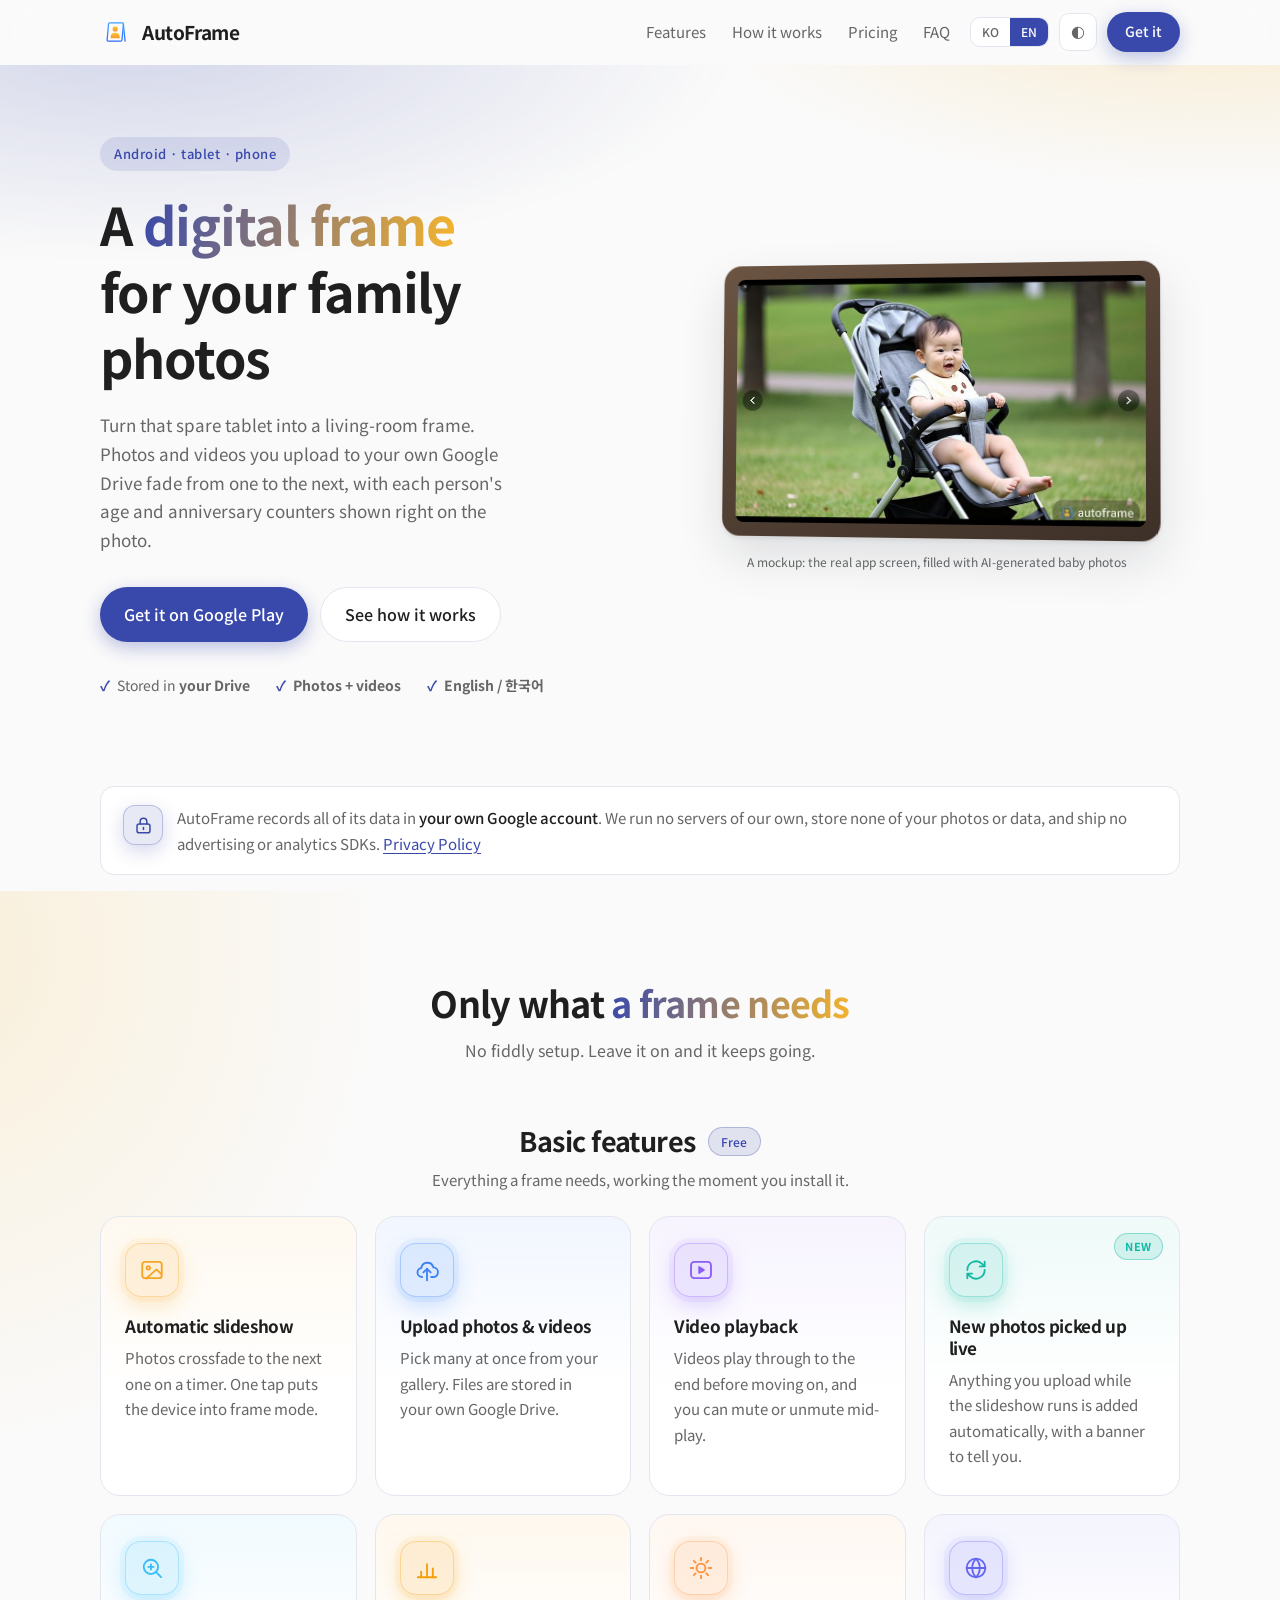
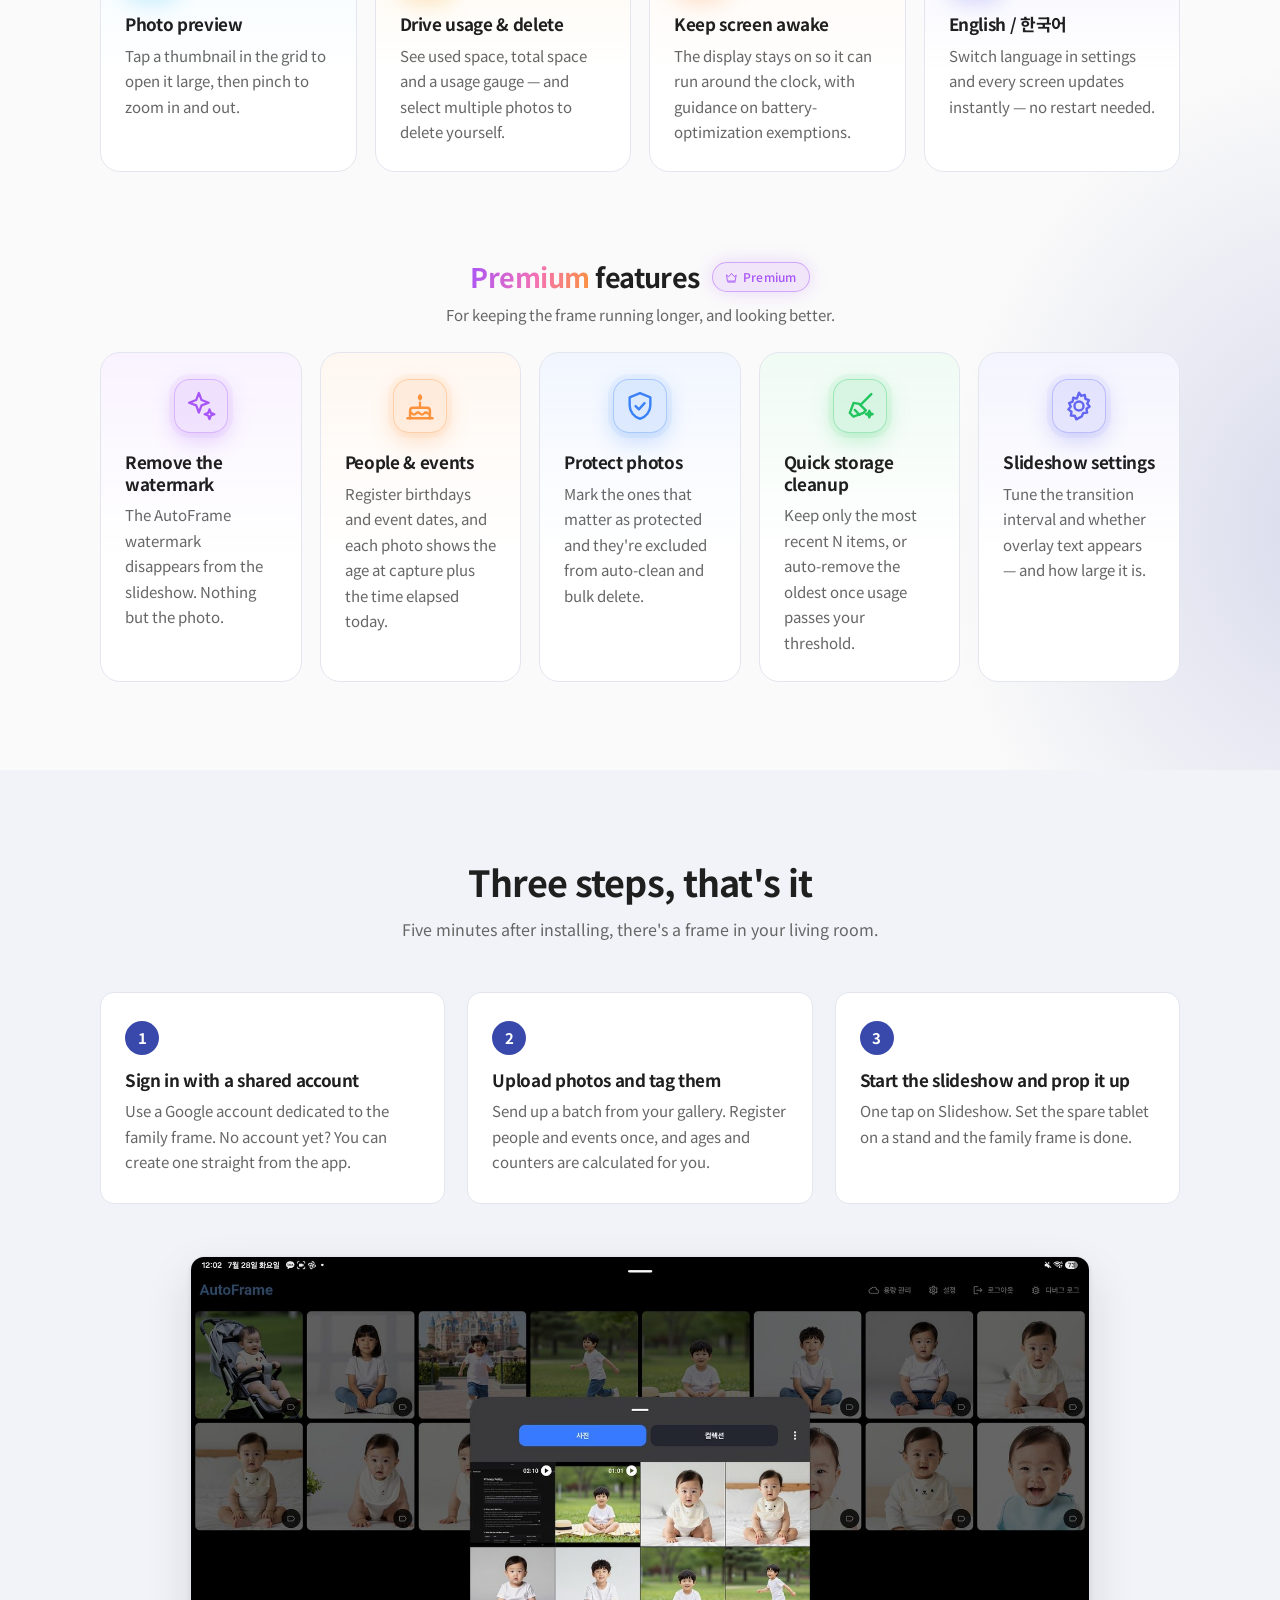
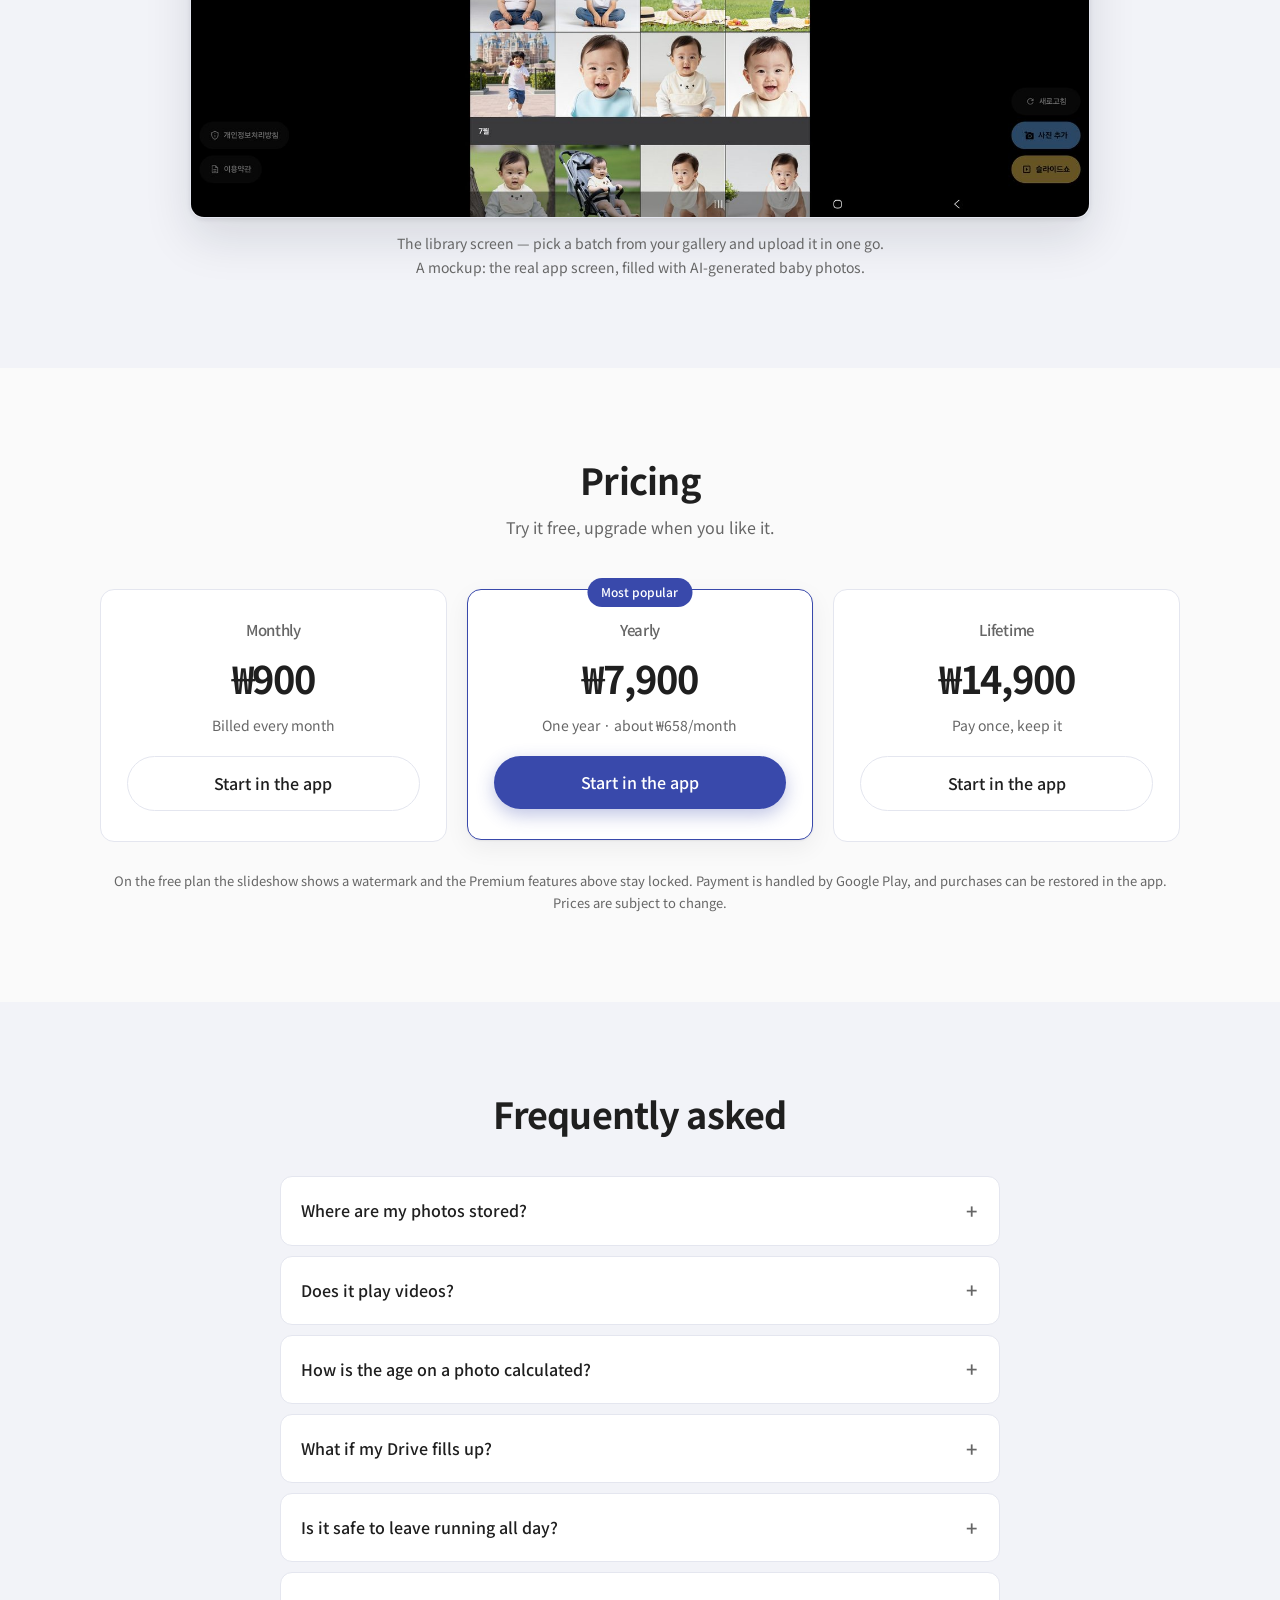
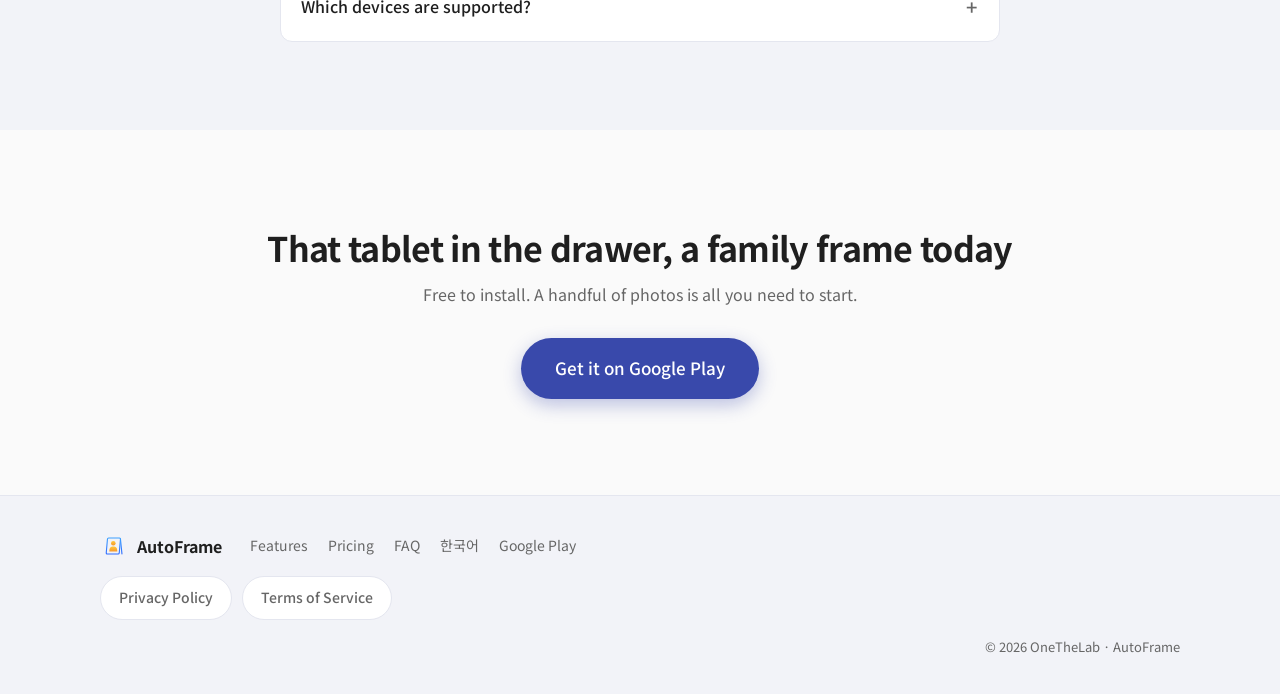
==== commit 065c33f1: "Label the screenshots as AI-photo mockups The screens are real, the family photos in them are AI-gen" ====
--- a/en/index.html
+++ b/en/index.html
@@ -132,7 +132,7 @@
                  alt="The AutoFrame slideshow running full screen on a tablet, showing a baby sitting in a stroller">
           </div>
         </div>
-        <p class="frame-caption">The real slideshow screen</p>
+        <p class="frame-caption">A mockup: the real app screen, filled with AI-generated baby photos</p>
       </div>
     </div>
   </section>
@@ -276,7 +276,7 @@
              sizes="(max-width: 900px) 100vw, 900px"
              width="1600" height="999" loading="lazy" decoding="async"
              alt="The AutoFrame library screen: family photos in a grid with the gallery picker open on top">
-        <figcaption>The library screen — pick a batch from your gallery and upload it in one go.</figcaption>
+        <figcaption>The library screen — pick a batch from your gallery and upload it in one go.<br>A mockup: the real app screen, filled with AI-generated baby photos.</figcaption>
       </figure>
     </div>
   </section>
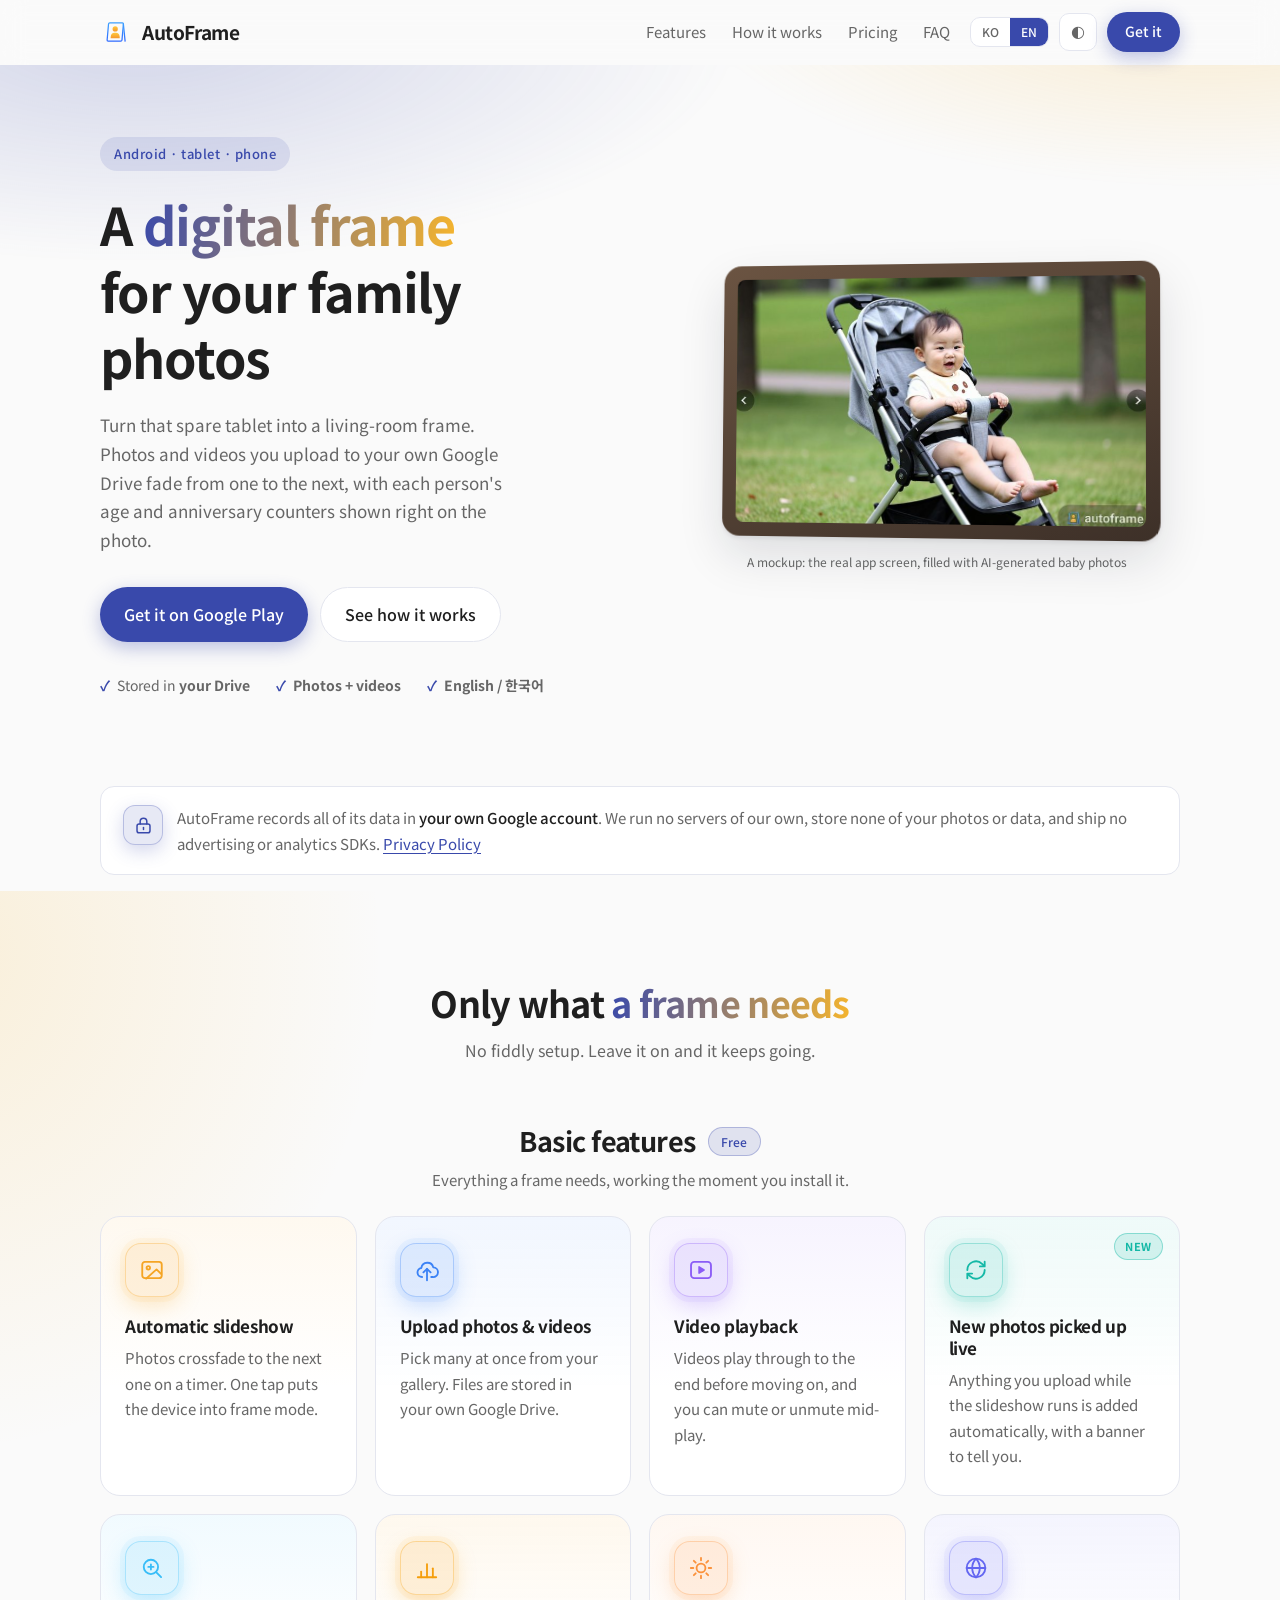
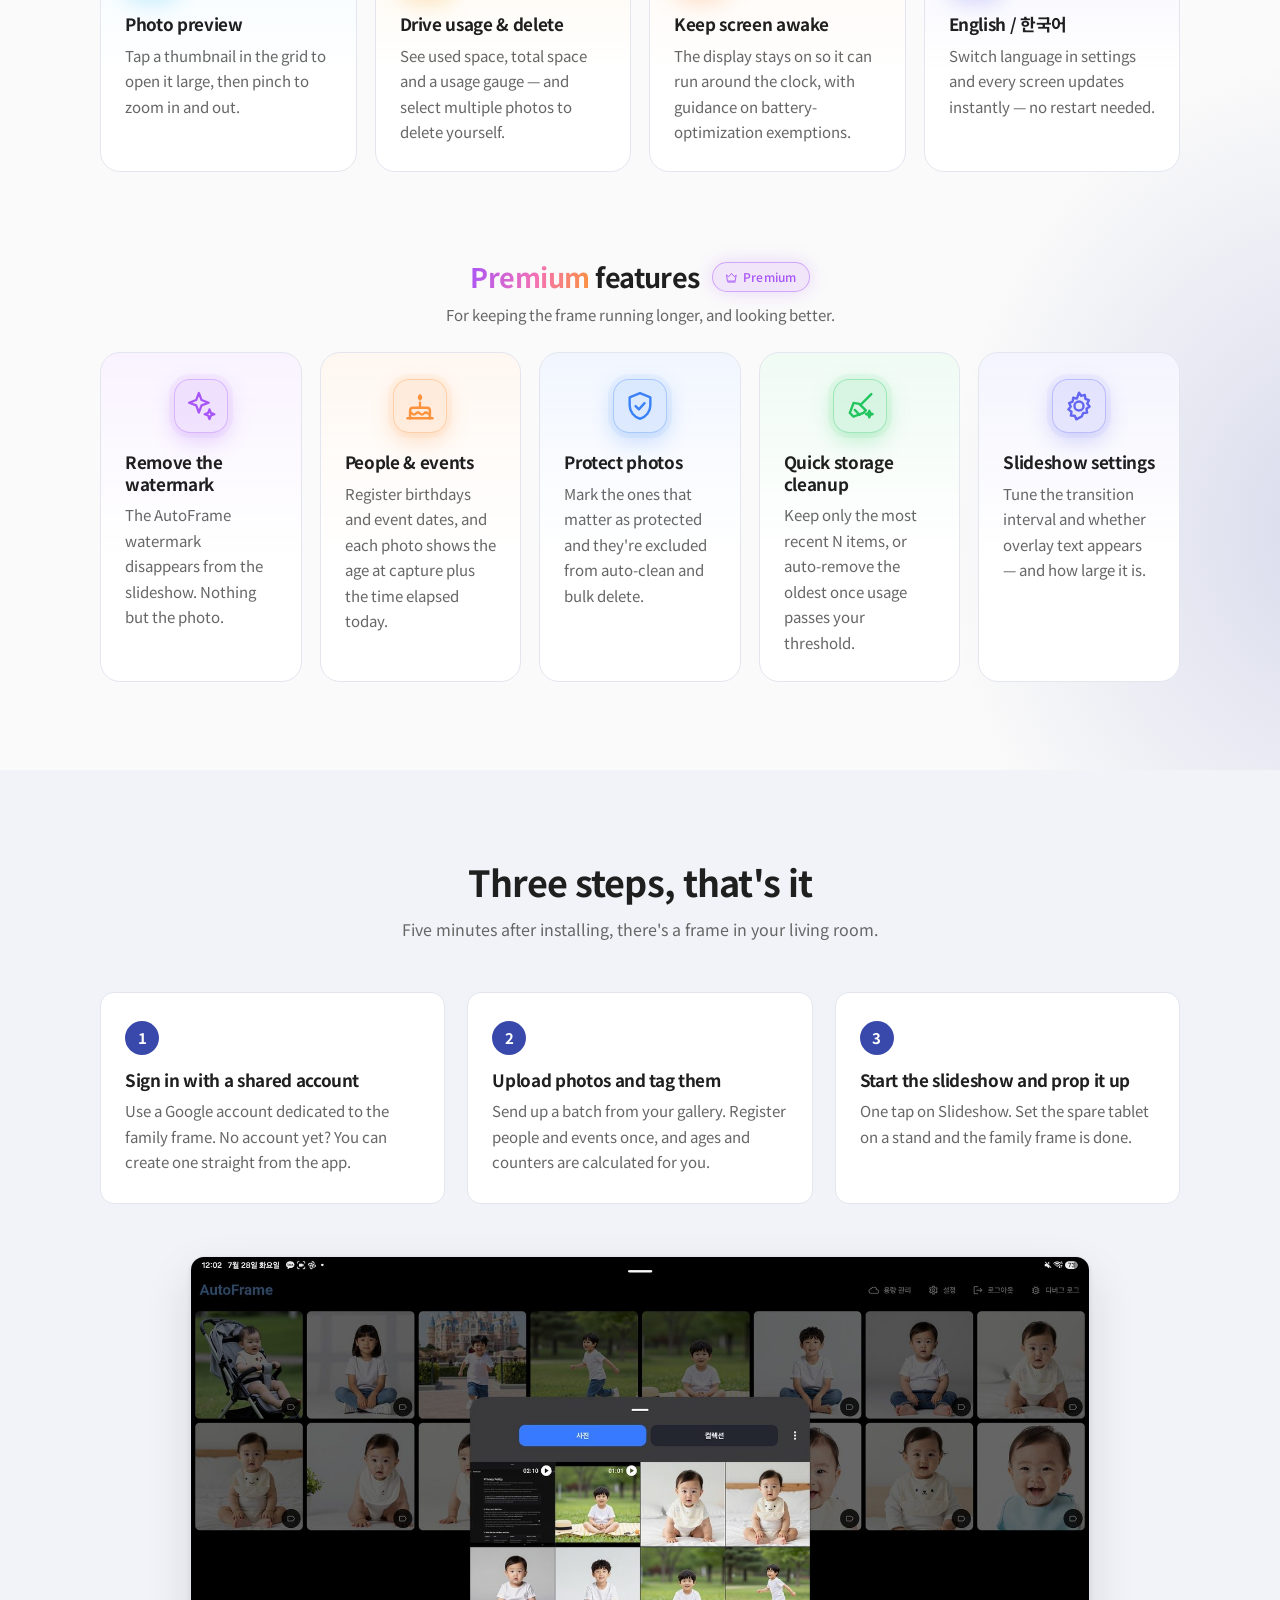
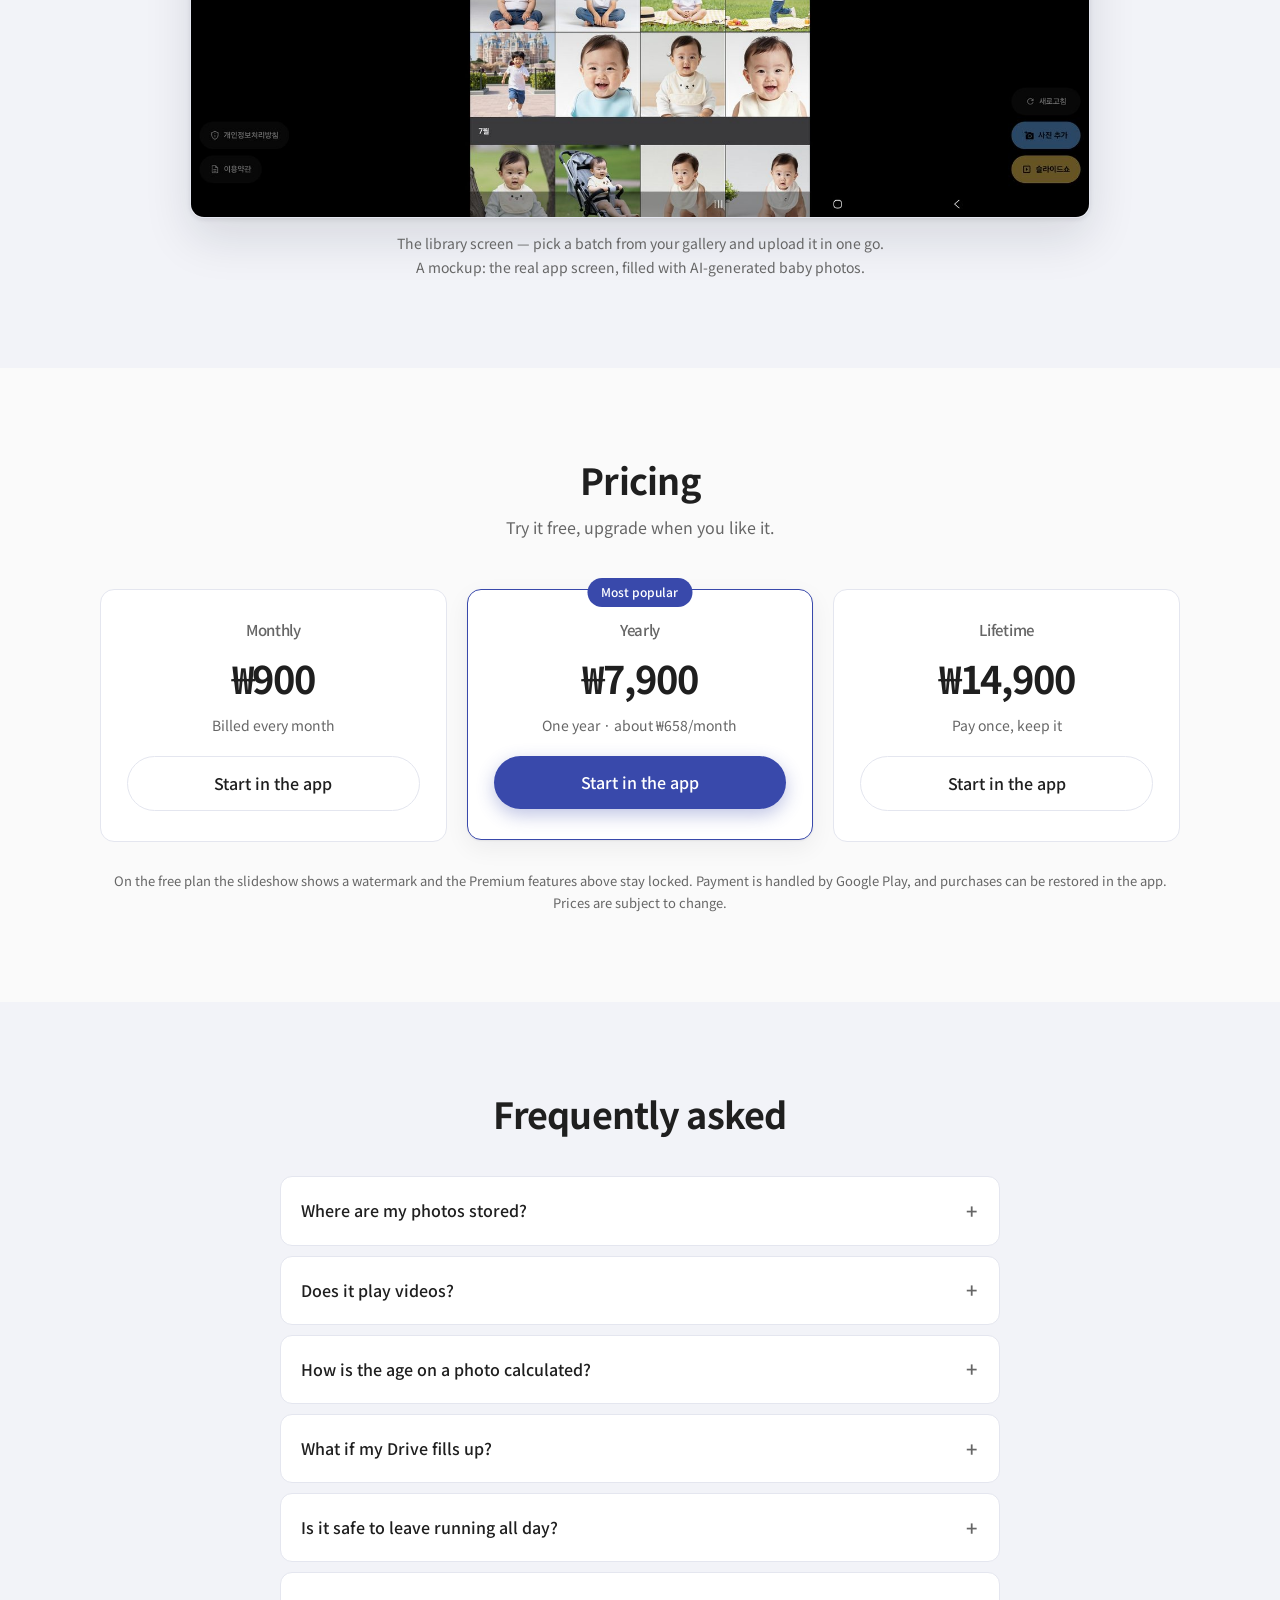
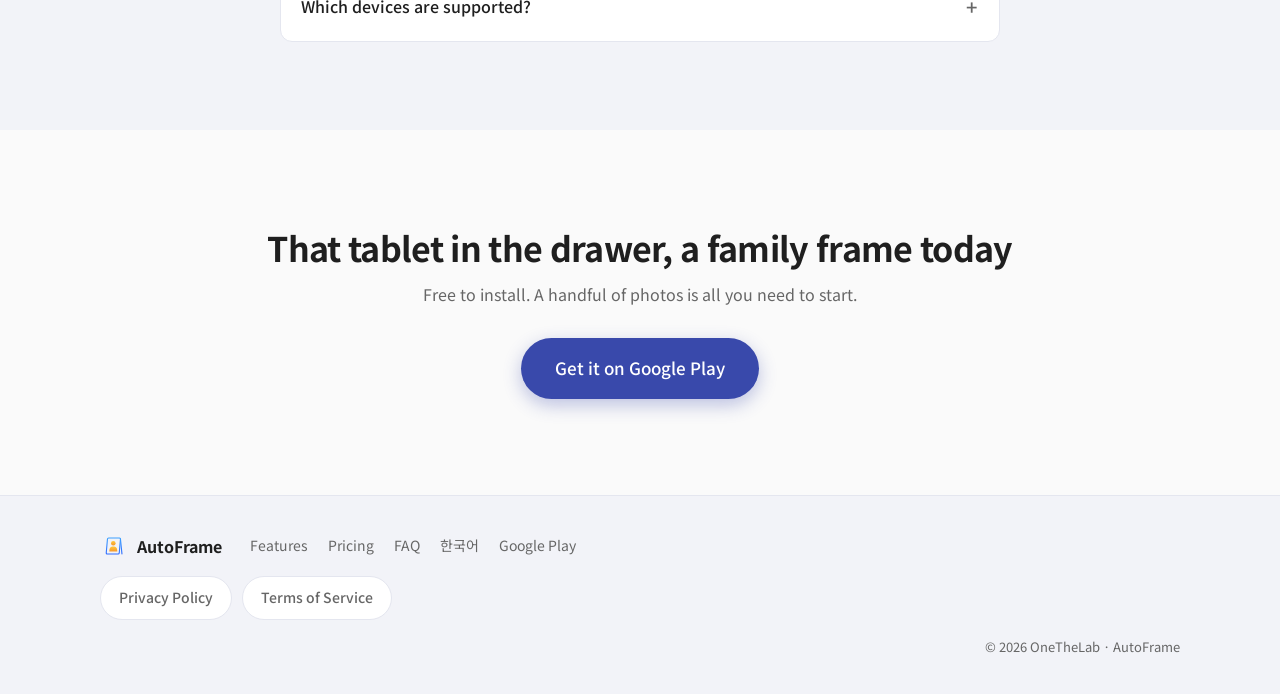
==== commit da2c9f73: "Crop the letterbox out of the hero screenshot The app letterboxes the photo inside the 16:10 tablet " ====
--- a/en/index.html
+++ b/en/index.html
@@ -127,8 +127,8 @@
             <img class="shot-img"
                  src="../assets/screens/slideshow-1600.jpg"
                  srcset="../assets/screens/slideshow-800.jpg 800w, ../assets/screens/slideshow-1600.jpg 1600w"
-                 sizes="(max-width: 900px) 100vw, 420px"
-                 width="1600" height="999"
+                 sizes="(max-width: 900px) 100vw, 440px"
+                 width="1600" height="916"
                  alt="The AutoFrame slideshow running full screen on a tablet, showing a baby sitting in a stroller">
           </div>
         </div>
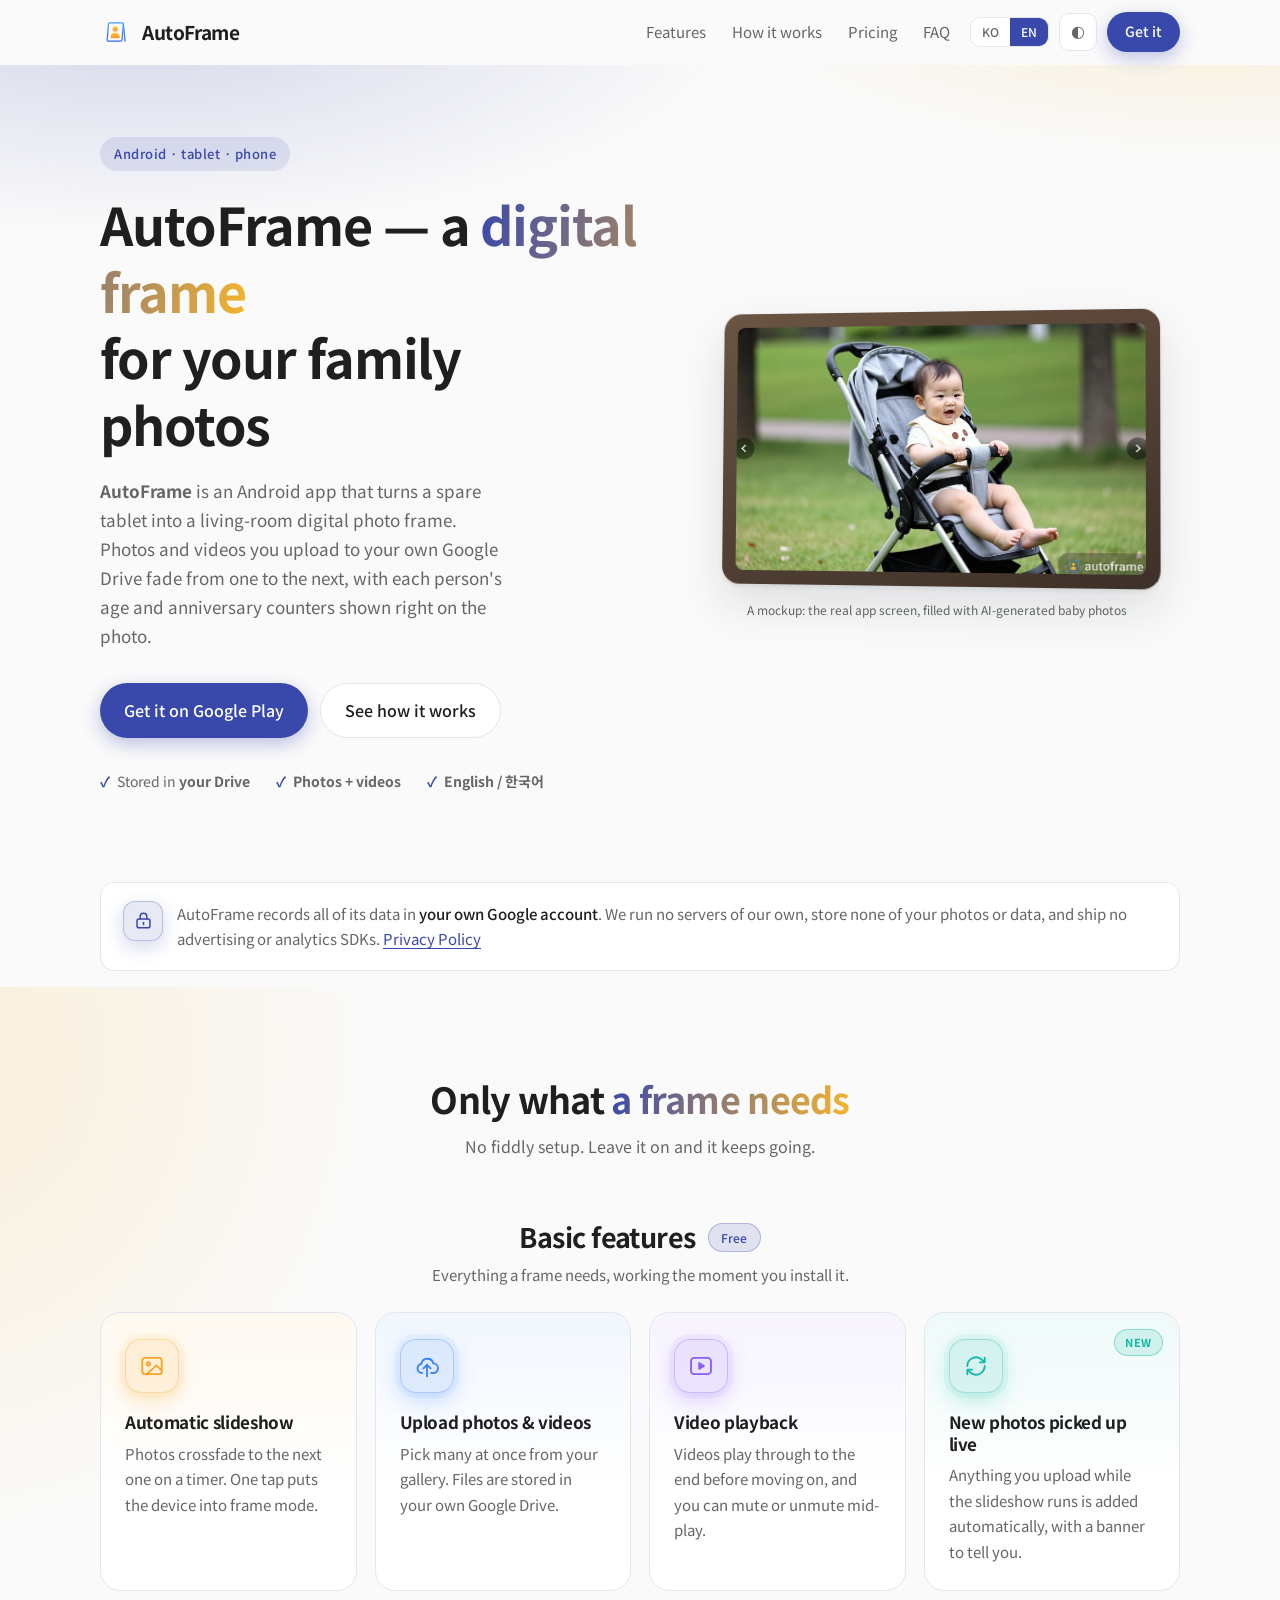
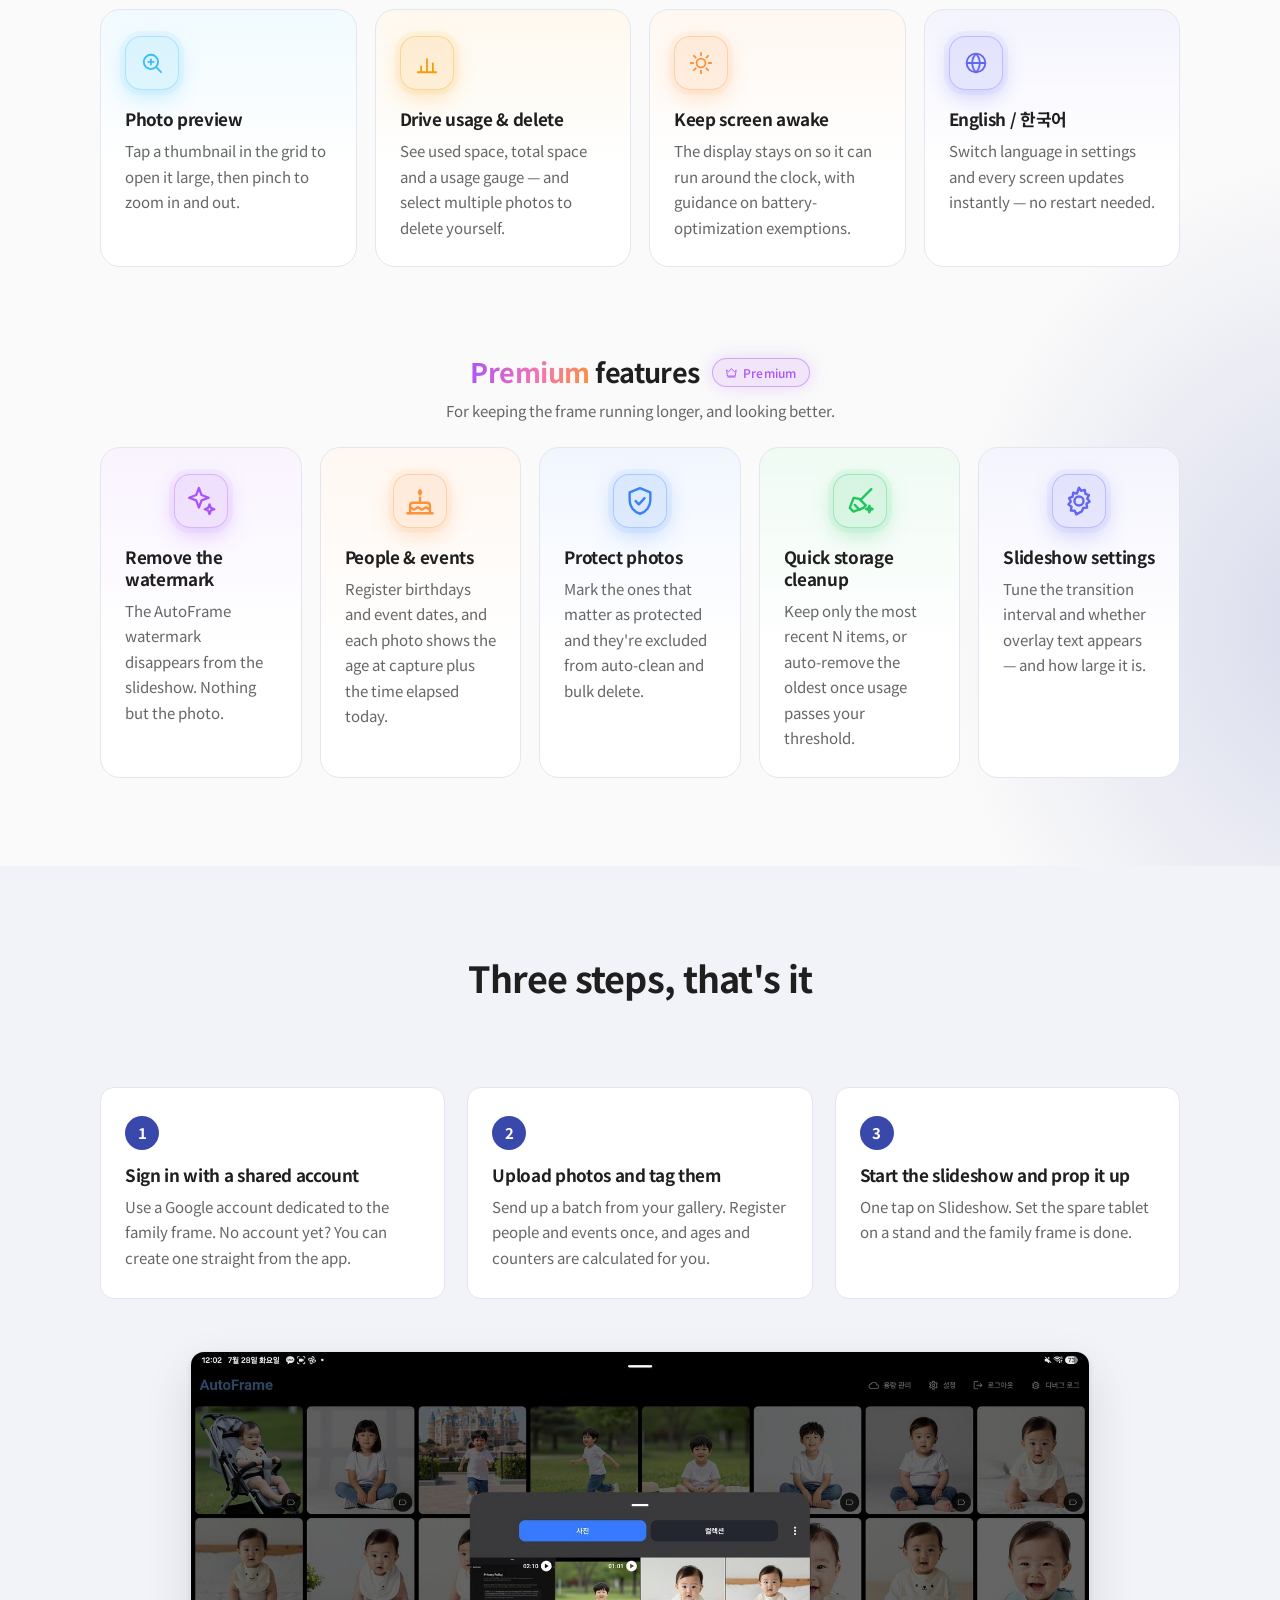
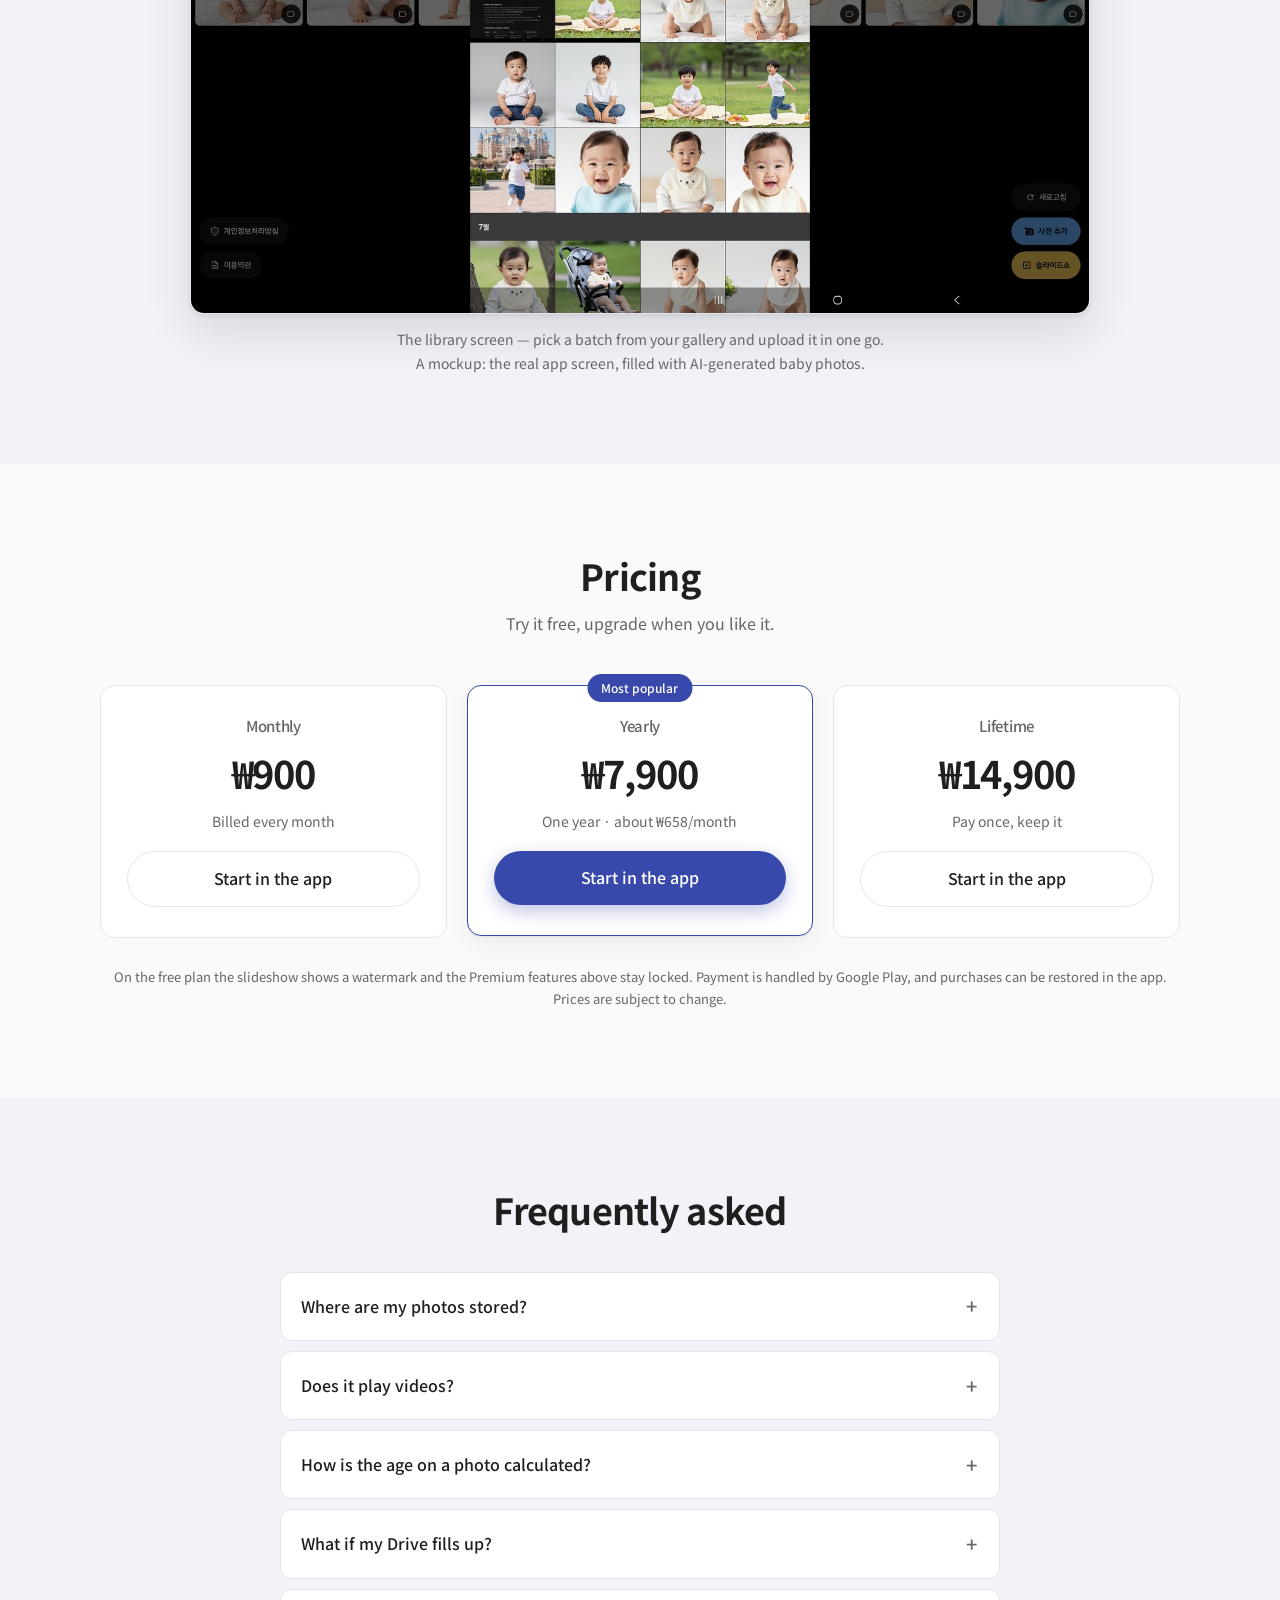
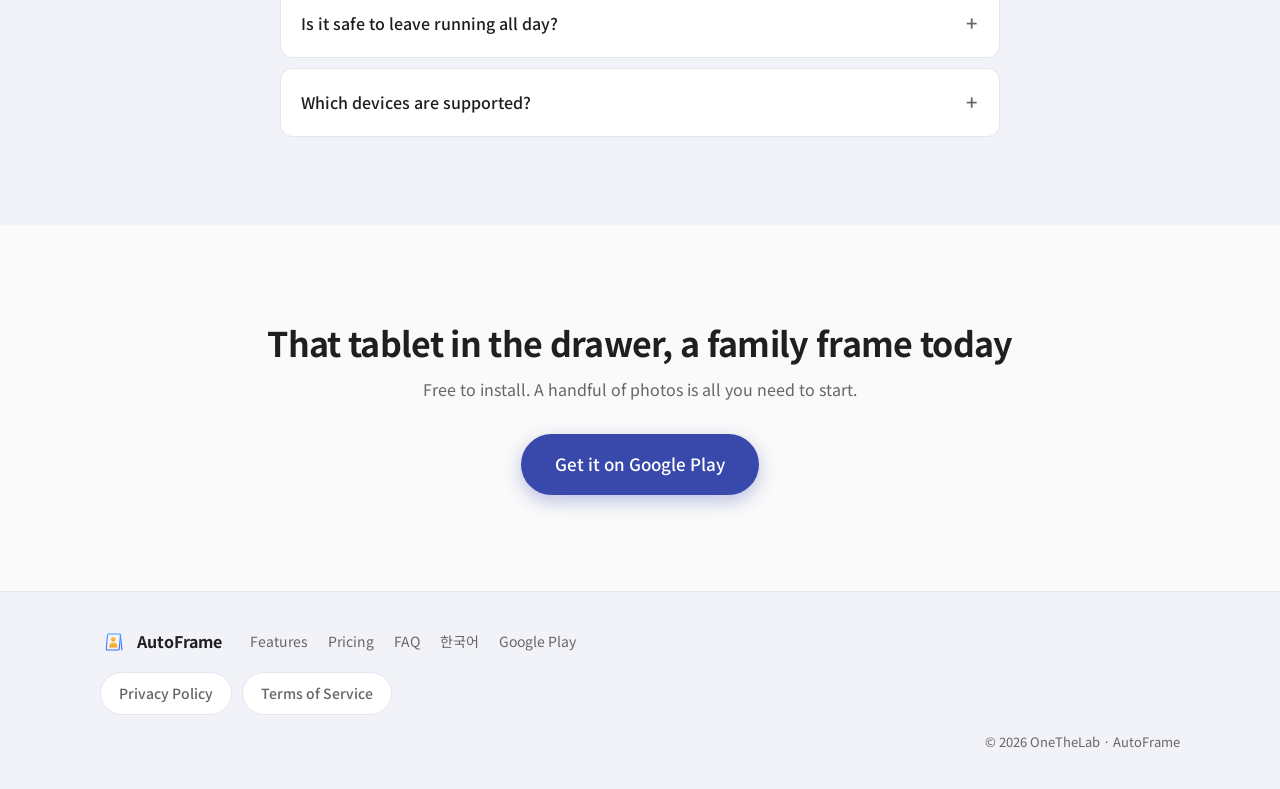
==== commit cc9ac8a5: "Make the landing copy visible without JS and lead with the app name Google's automated OAuth brand r" ====
--- a/en/index.html
+++ b/en/index.html
@@ -18,6 +18,7 @@
 <link rel="preconnect" href="https://fonts.gstatic.com" crossorigin>
 <link href="https://fonts.googleapis.com/css2?family=Noto+Sans+KR:wght@400;500;700&display=swap" rel="stylesheet">
 <link rel="stylesheet" href="../css/style.css">
+<script>document.documentElement.className += ' js';</script>
 </head>
 <body>
 
@@ -104,9 +105,9 @@
     <div class="wrap hero-inner">
       <div class="hero-copy reveal">
         <p class="eyebrow">Android · tablet · phone</p>
-        <h1>A <span class="grad">digital frame</span><br>for your family photos</h1>
+        <h1>AutoFrame — a <span class="grad">digital frame</span><br>for your family photos</h1>
         <p class="lead">
-          Turn that spare tablet into a living-room frame.
+          <strong>AutoFrame</strong> is an Android app that turns a spare tablet into a living-room digital photo frame.
           Photos and videos you upload to your own Google Drive fade from one to the next,
           with each person's age and anniversary counters shown right on the photo.
         </p>
--- a/css/style.css
+++ b/css/style.css
@@ -448,8 +448,10 @@
 .btn-outline:hover { border-color: var(--brand); color: var(--brand); }
 
 /* ---------- reveal ---------- */
-.reveal { opacity: 0; transform: translateY(16px); transition: opacity .55s ease, transform .55s ease; }
-.reveal.in { opacity: 1; transform: none; }
+/* .js is set by an inline script in <head>; without JS the content stays visible
+   so crawlers and screenshot-based reviewers never see a blank page. */
+.js .reveal { opacity: 0; transform: translateY(16px); transition: opacity .55s ease, transform .55s ease; }
+.js .reveal.in { opacity: 1; transform: none; }
 
 /* ---------- responsive ---------- */
 @media (max-width: 1080px) {
@@ -479,5 +481,5 @@
 @media (prefers-reduced-motion: reduce) {
   * { animation: none !important; transition: none !important; }
   html { scroll-behavior: auto; }
-  .reveal { opacity: 1; transform: none; }
-}
+  .js .reveal { opacity: 1; transform: none; }
+}
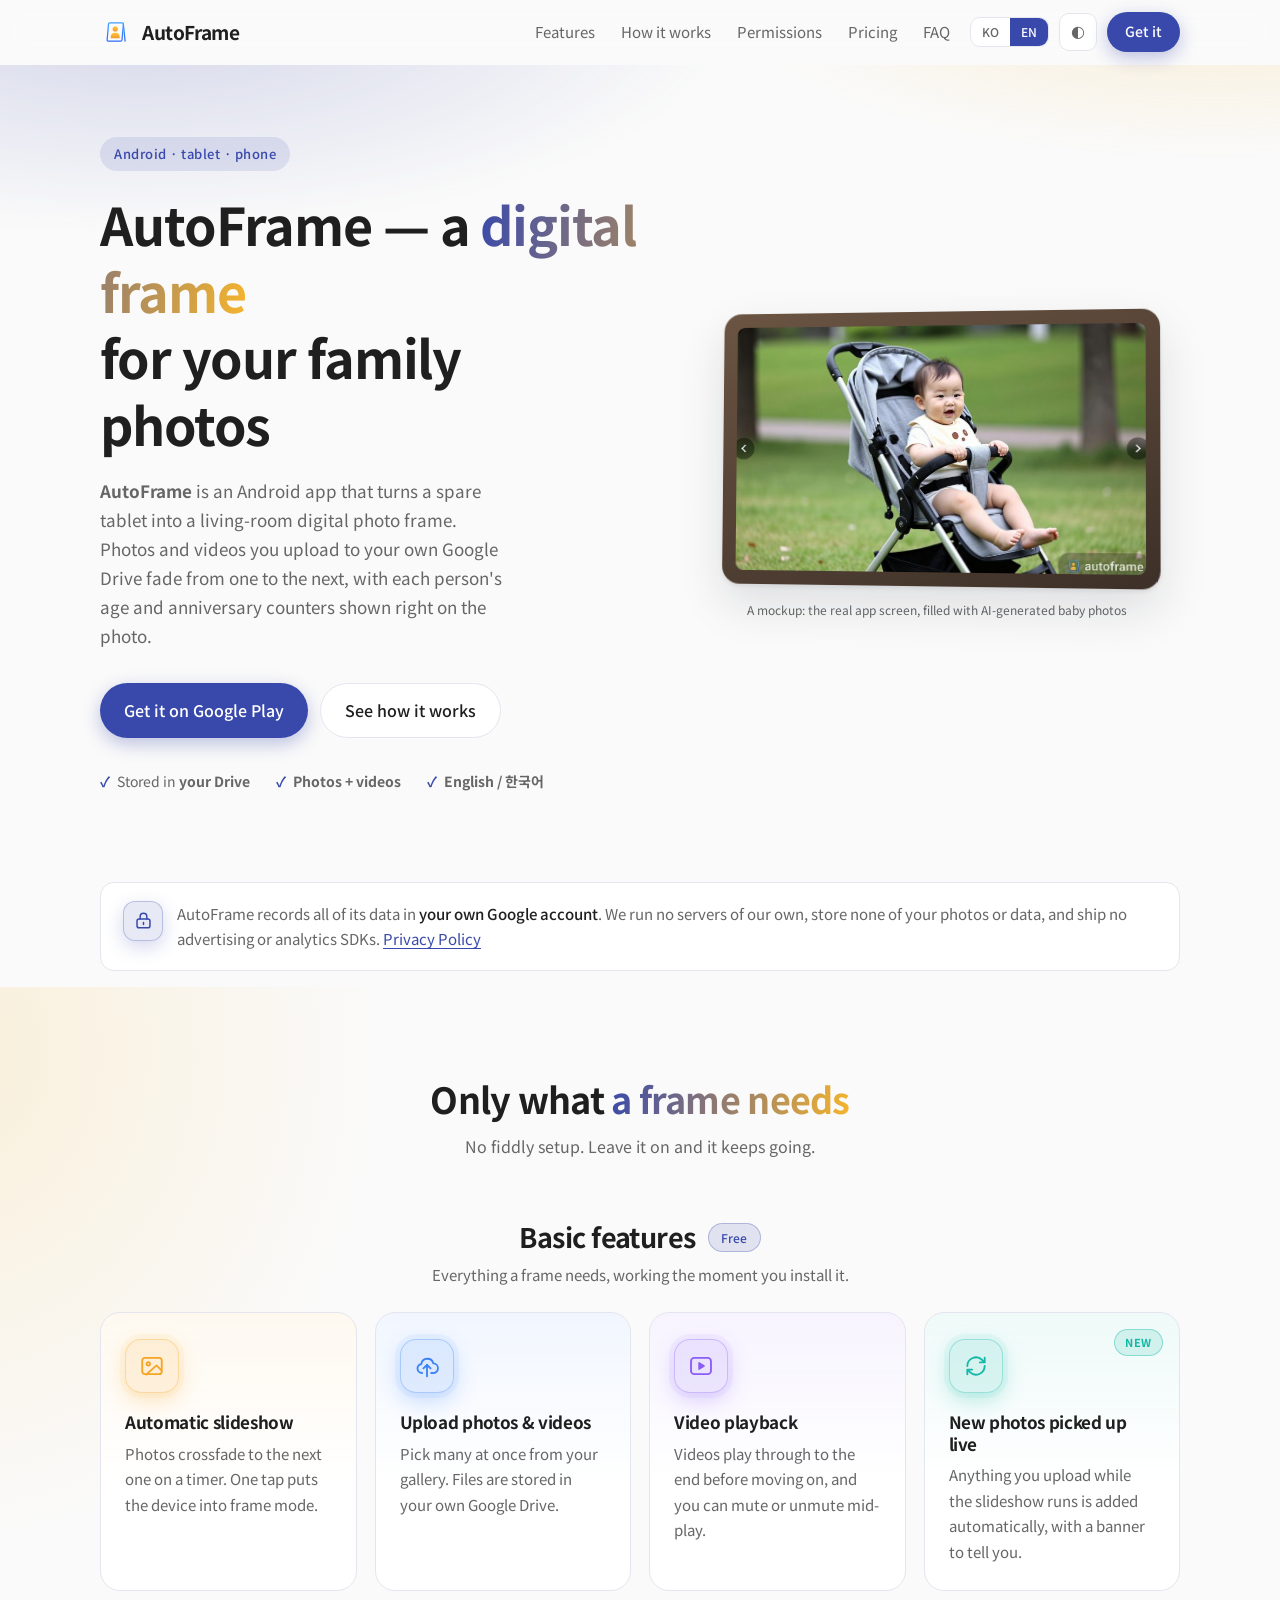
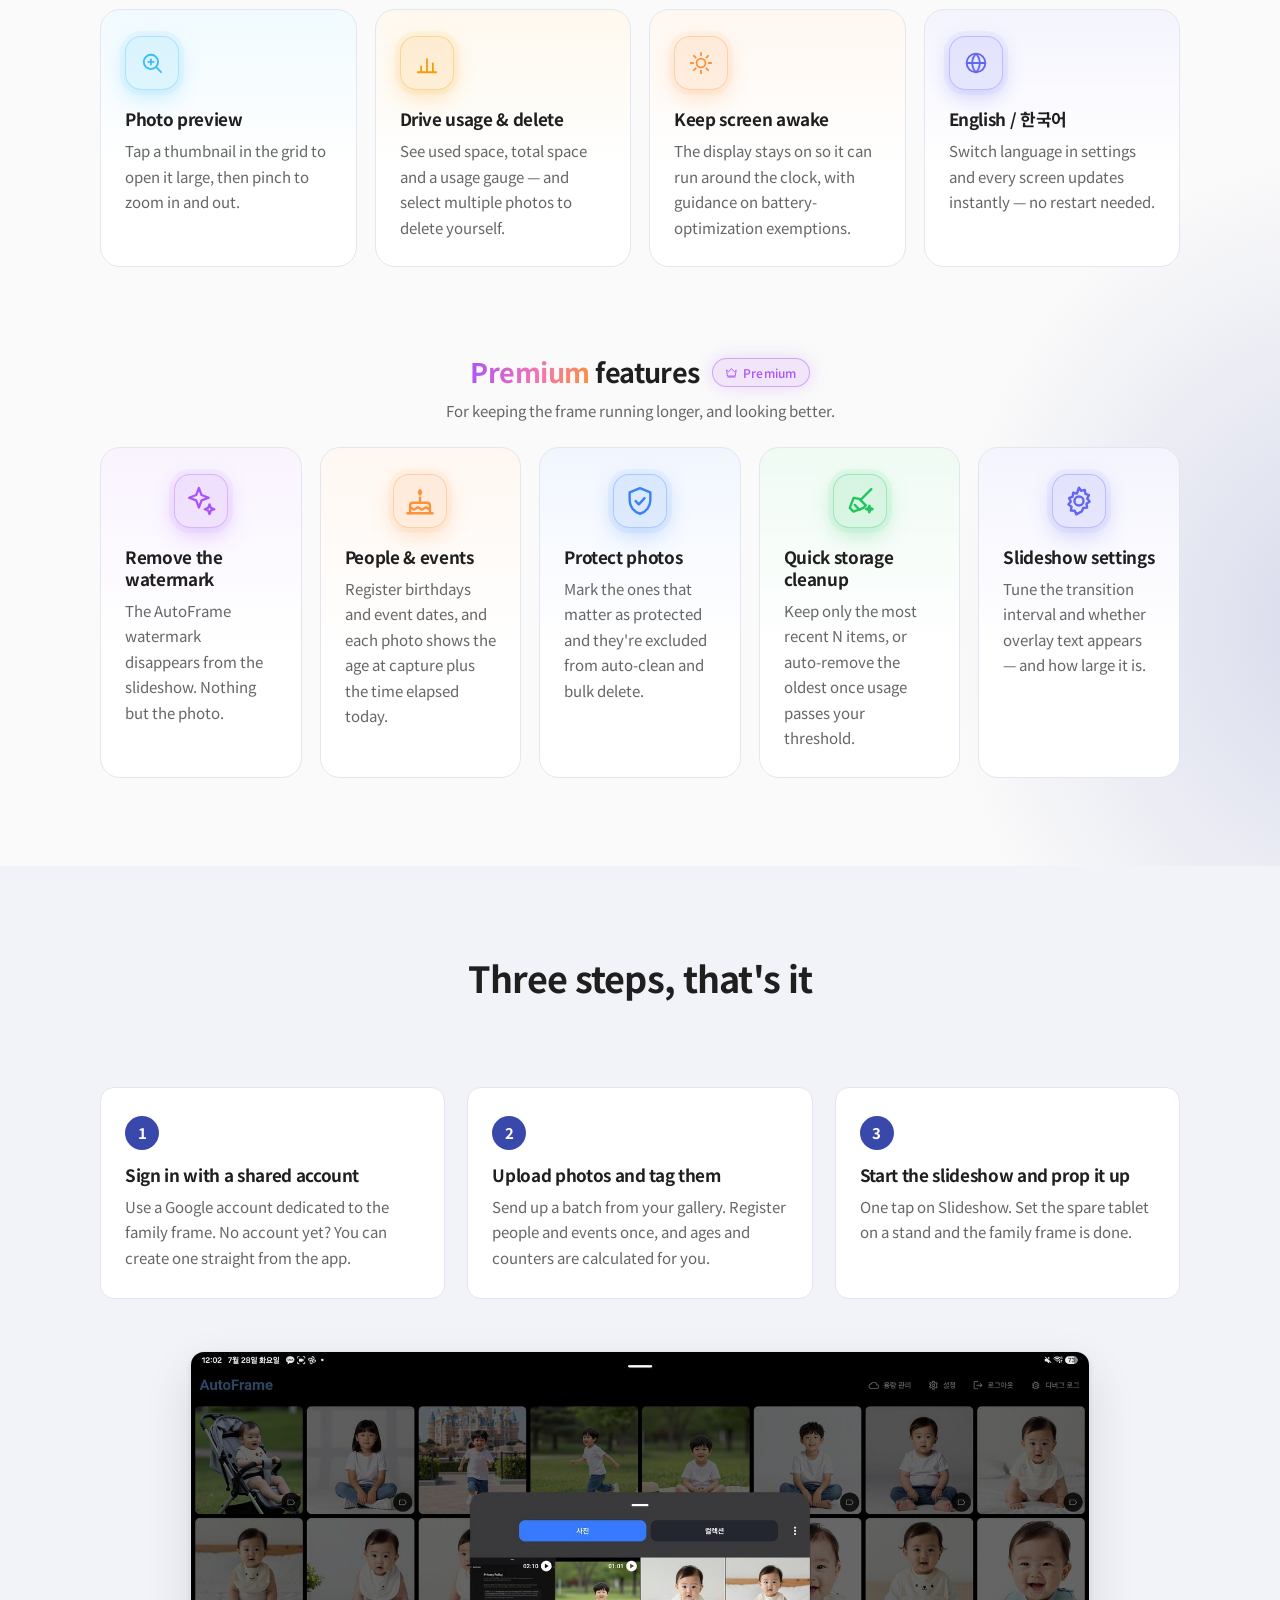
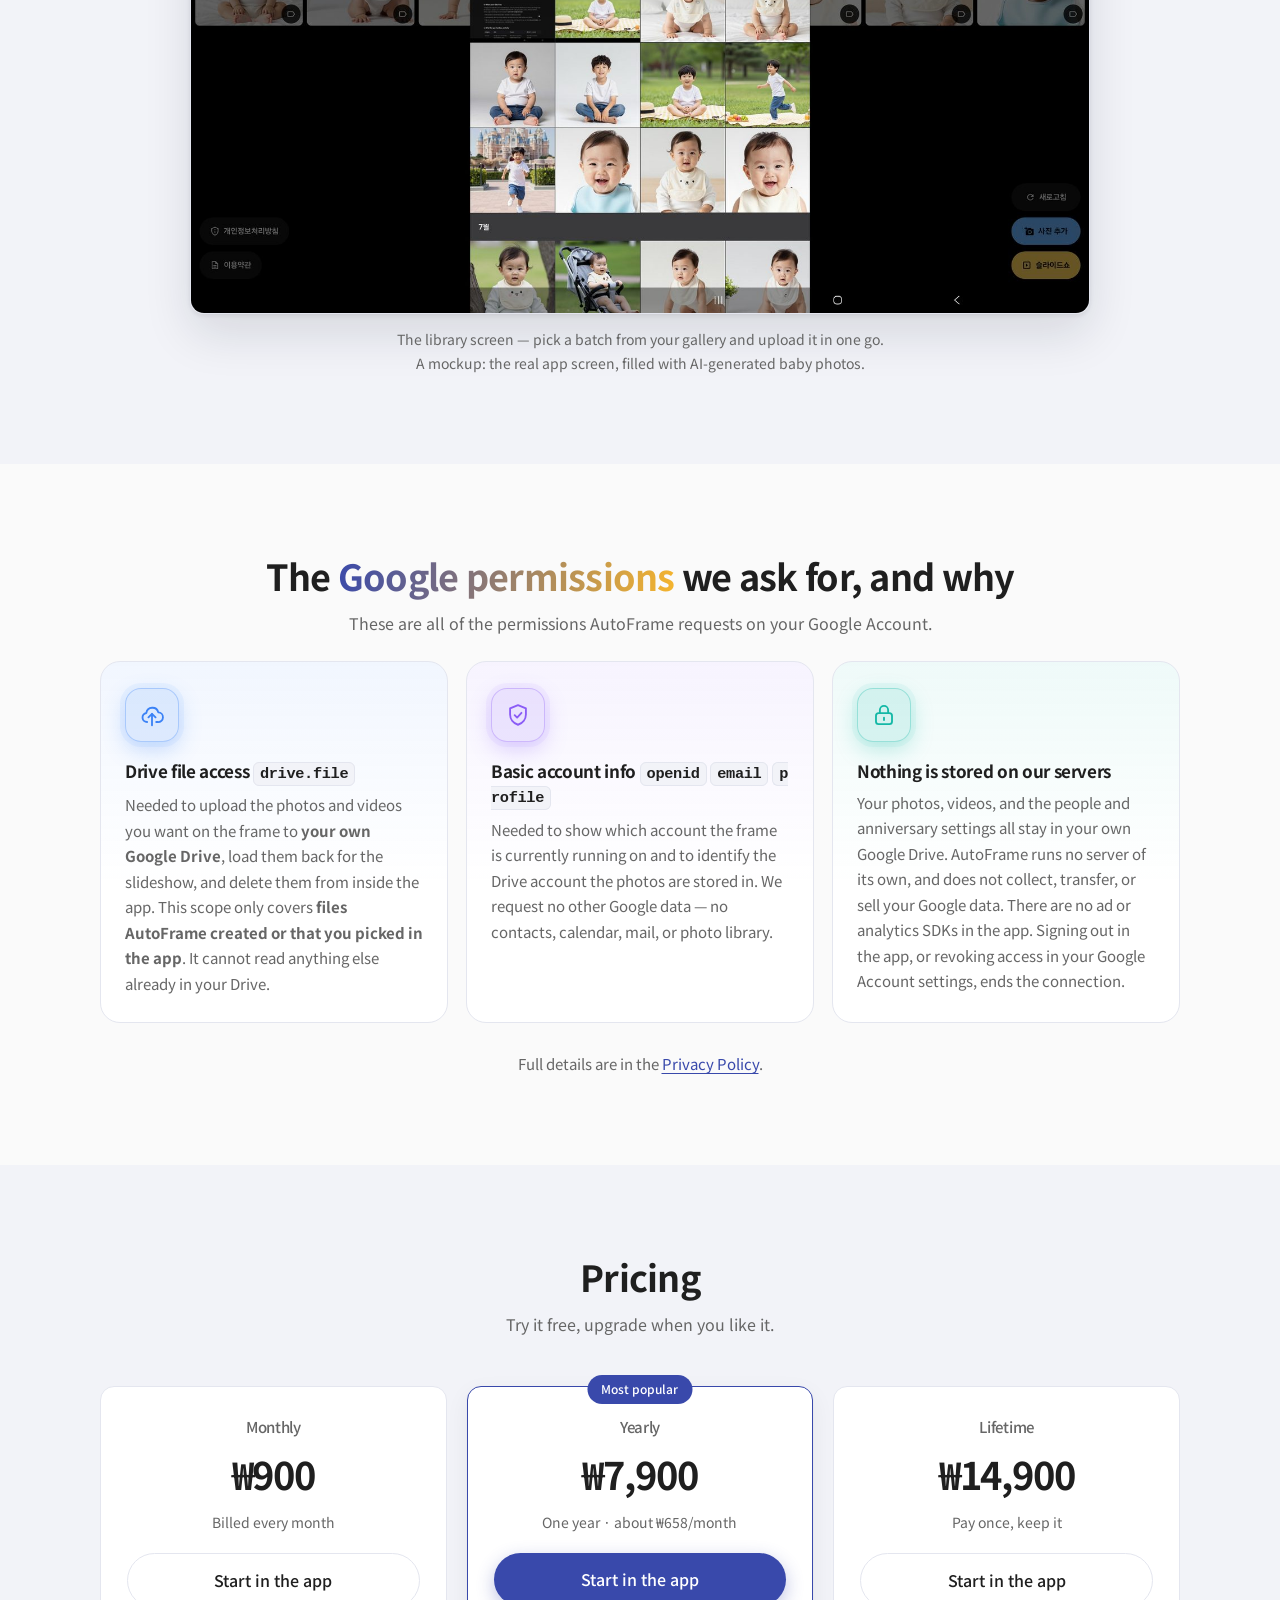
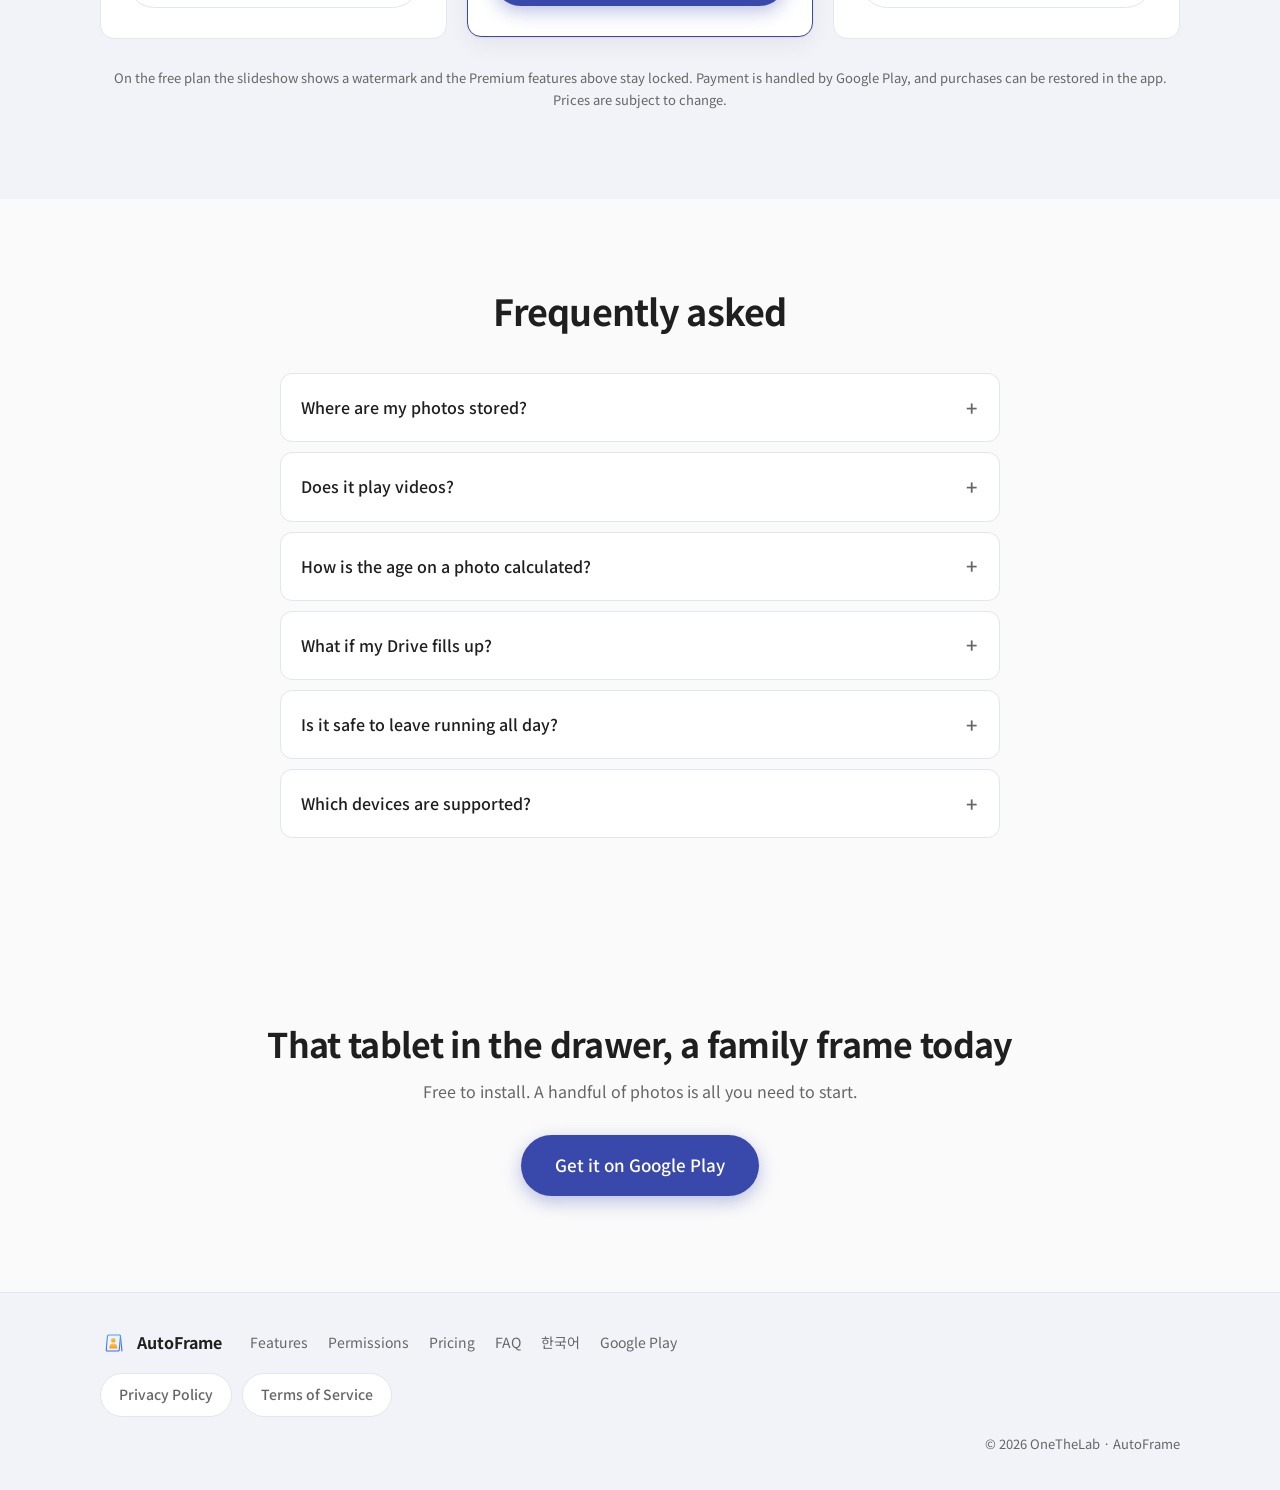
==== commit 59f580db: "Spell out the Google scopes the app requests and why Google's OAuth homepage requirements say the pa" ====
--- a/en/index.html
+++ b/en/index.html
@@ -82,6 +82,7 @@
     <nav class="nav-links">
       <a href="#features">Features</a>
       <a href="#how">How it works</a>
+      <a href="#data">Permissions</a>
       <a href="#pricing">Pricing</a>
       <a href="#faq">FAQ</a>
     </nav>
@@ -282,8 +283,46 @@
     </div>
   </section>
 
+  <!-- DATA -->
+  <section id="data" class="section">
+    <div class="wrap">
+      <h2 class="reveal">The <span class="grad">Google permissions</span> we ask for, and why</h2>
+      <p class="section-lead reveal">These are all of the permissions AutoFrame requests on your Google Account.</p>
+
+      <div class="grid">
+        <article class="card reveal" style="--c:#3B82F6">
+          <span class="ico"><svg class="ic"><use href="#i-upload"/></svg></span>
+          <h4>Drive file access <code>drive.file</code></h4>
+          <p>
+            Needed to upload the photos and videos you want on the frame to <strong>your own Google Drive</strong>, load them back for the slideshow, and delete them from inside the app.
+            This scope only covers <strong>files AutoFrame created or that you picked in the app</strong>. It cannot read anything else already in your Drive.
+          </p>
+        </article>
+        <article class="card reveal" style="--c:#8B5CF6">
+          <span class="ico"><svg class="ic"><use href="#i-shield"/></svg></span>
+          <h4>Basic account info <code>openid</code> <code>email</code> <code>profile</code></h4>
+          <p>
+            Needed to show which account the frame is currently running on and to identify the Drive account the photos are stored in.
+            We request no other Google data — no contacts, calendar, mail, or photo library.
+          </p>
+        </article>
+        <article class="card reveal" style="--c:#14B8A6">
+          <span class="ico"><svg class="ic"><use href="#i-lock"/></svg></span>
+          <h4>Nothing is stored on our servers</h4>
+          <p>
+            Your photos, videos, and the people and anniversary settings all stay in your own Google Drive.
+            AutoFrame runs no server of its own, and does not collect, transfer, or sell your Google data. There are no ad or analytics SDKs in the app.
+            Signing out in the app, or revoking access in your Google Account settings, ends the connection.
+          </p>
+        </article>
+      </div>
+
+      <p class="section-note reveal">Full details are in the <a href="privacy.html">Privacy Policy</a>.</p>
+    </div>
+  </section>
+
   <!-- PRICING -->
-  <section id="pricing" class="section">
+  <section id="pricing" class="section section-alt">
     <div class="wrap">
       <h2 class="reveal">Pricing</h2>
       <p class="section-lead reveal">Try it free, upgrade when you like it.</p>
@@ -320,7 +359,7 @@
   </section>
 
   <!-- FAQ -->
-  <section id="faq" class="section section-alt">
+  <section id="faq" class="section">
     <div class="wrap wrap-narrow">
       <h2 class="reveal">Frequently asked</h2>
 
@@ -372,6 +411,7 @@
     </div>
     <nav class="footer-links">
       <a href="#features">Features</a>
+      <a href="#data">Permissions</a>
       <a href="#pricing">Pricing</a>
       <a href="#faq">FAQ</a>
       <a href="../">한국어</a>
--- a/css/style.css
+++ b/css/style.css
@@ -216,6 +216,8 @@
 .section-alt { background: var(--bg-alt); }
 .section h2 { font-size: clamp(26px, 3.4vw, 36px); text-align: center; }
 .section-lead { text-align: center; color: var(--text-2); margin-top: 12px; }
+.section-note { text-align: center; color: var(--text-2); margin-top: 28px; font-size: 15px; }
+.section-note a { color: var(--brand); text-decoration: underline; text-underline-offset: 3px; }
 
 .grid {
   display: grid; grid-template-columns: repeat(auto-fit, minmax(250px, 1fr));
@@ -417,7 +419,7 @@
 .legal-body strong { color: var(--text); font-weight: 500; }
 .legal-body a { color: var(--brand); text-decoration: underline; text-underline-offset: 3px; }
 
-.legal-body code, .legal-meta code {
+.legal-body code, .legal-meta code, .card code, .section-note code {
   font-family: ui-monospace, SFMono-Regular, Menlo, Consolas, monospace;
   font-size: .9em; padding: 2px 6px; border-radius: 6px;
   background: var(--bg-alt); border: 1px solid var(--line); word-break: break-all;
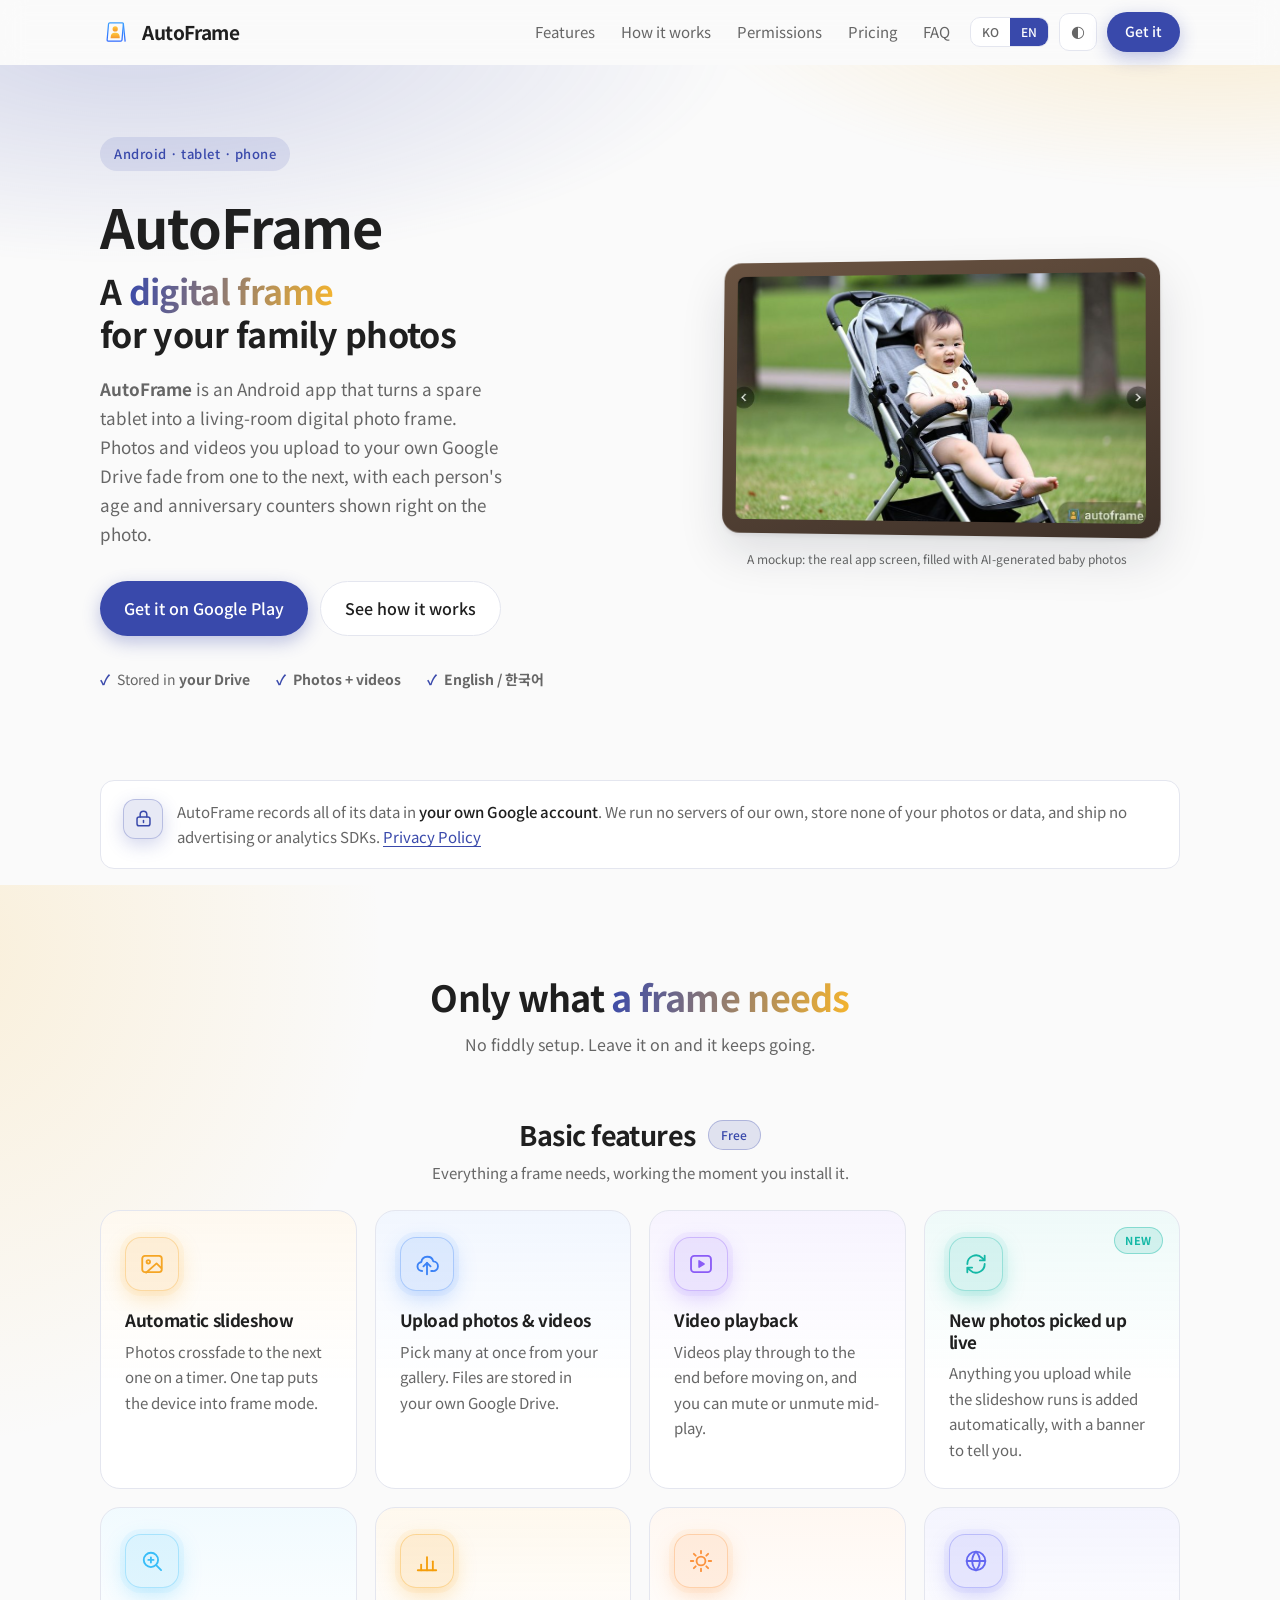
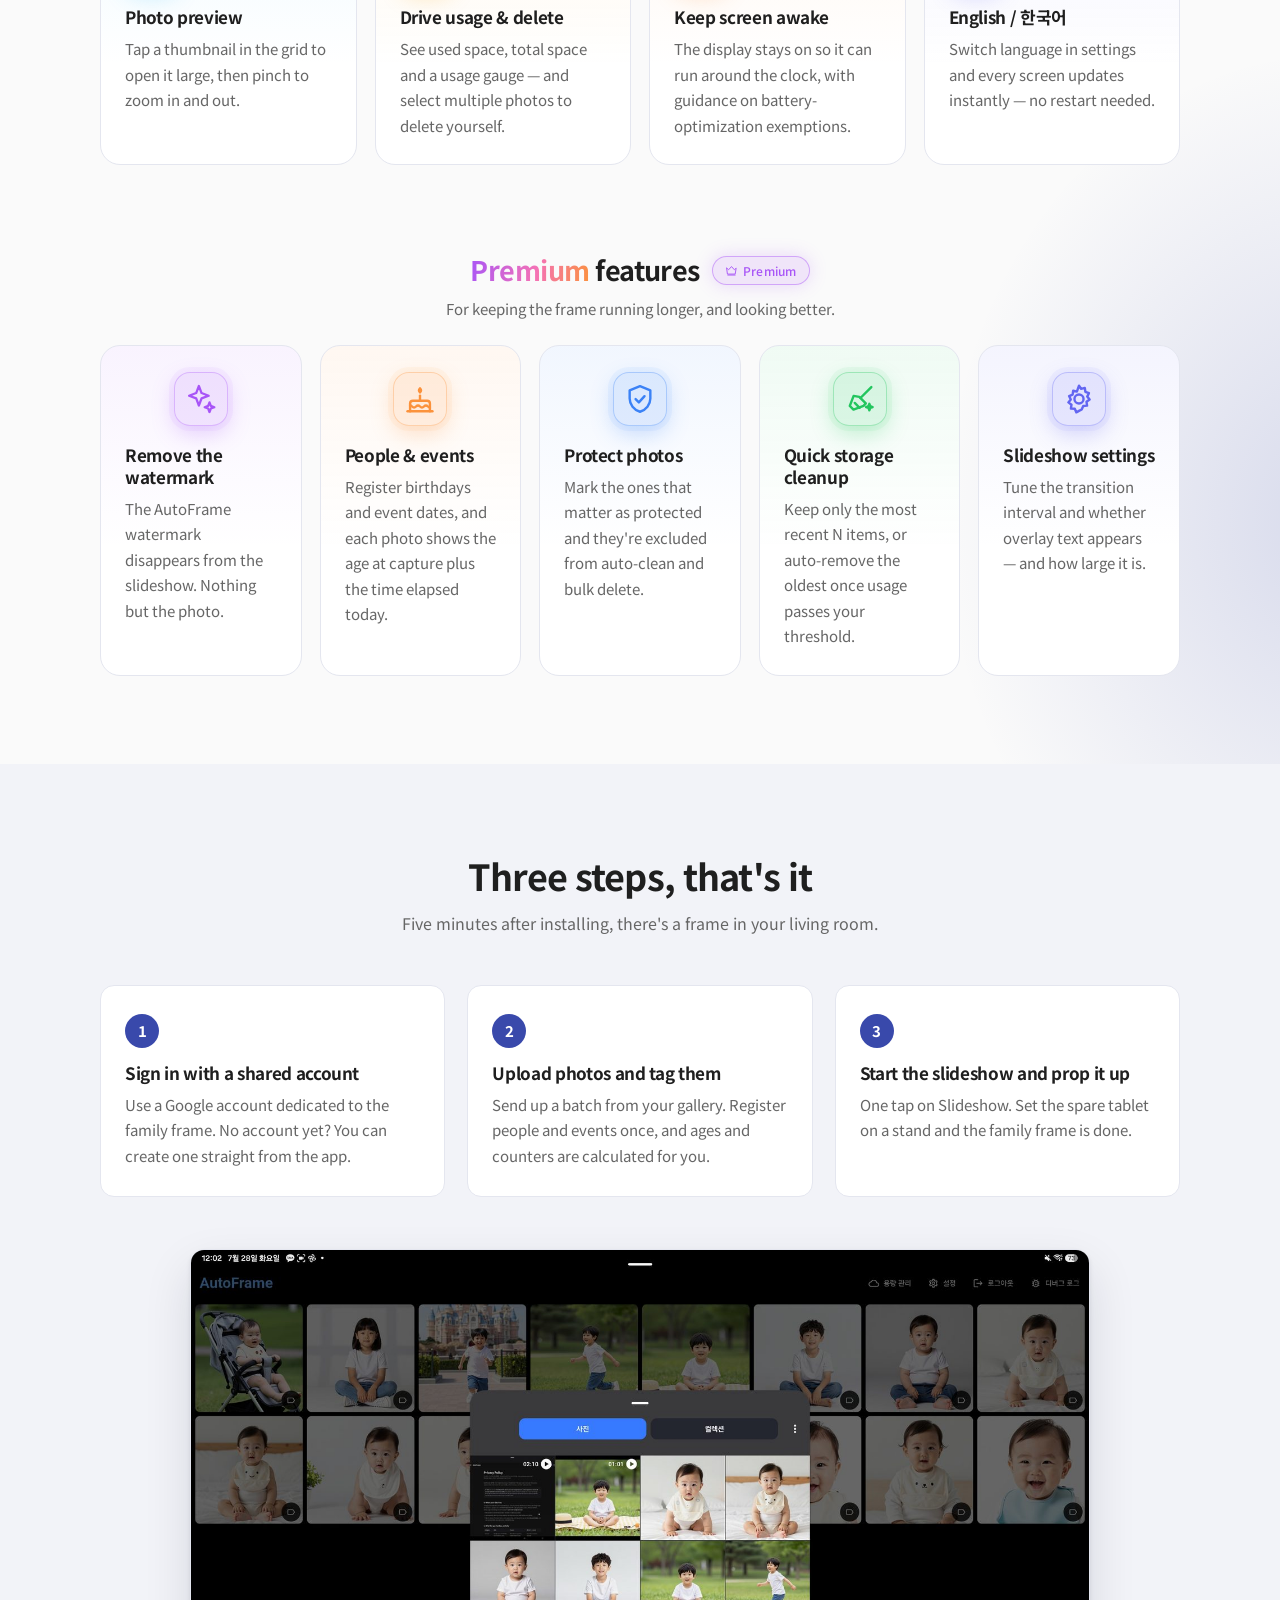
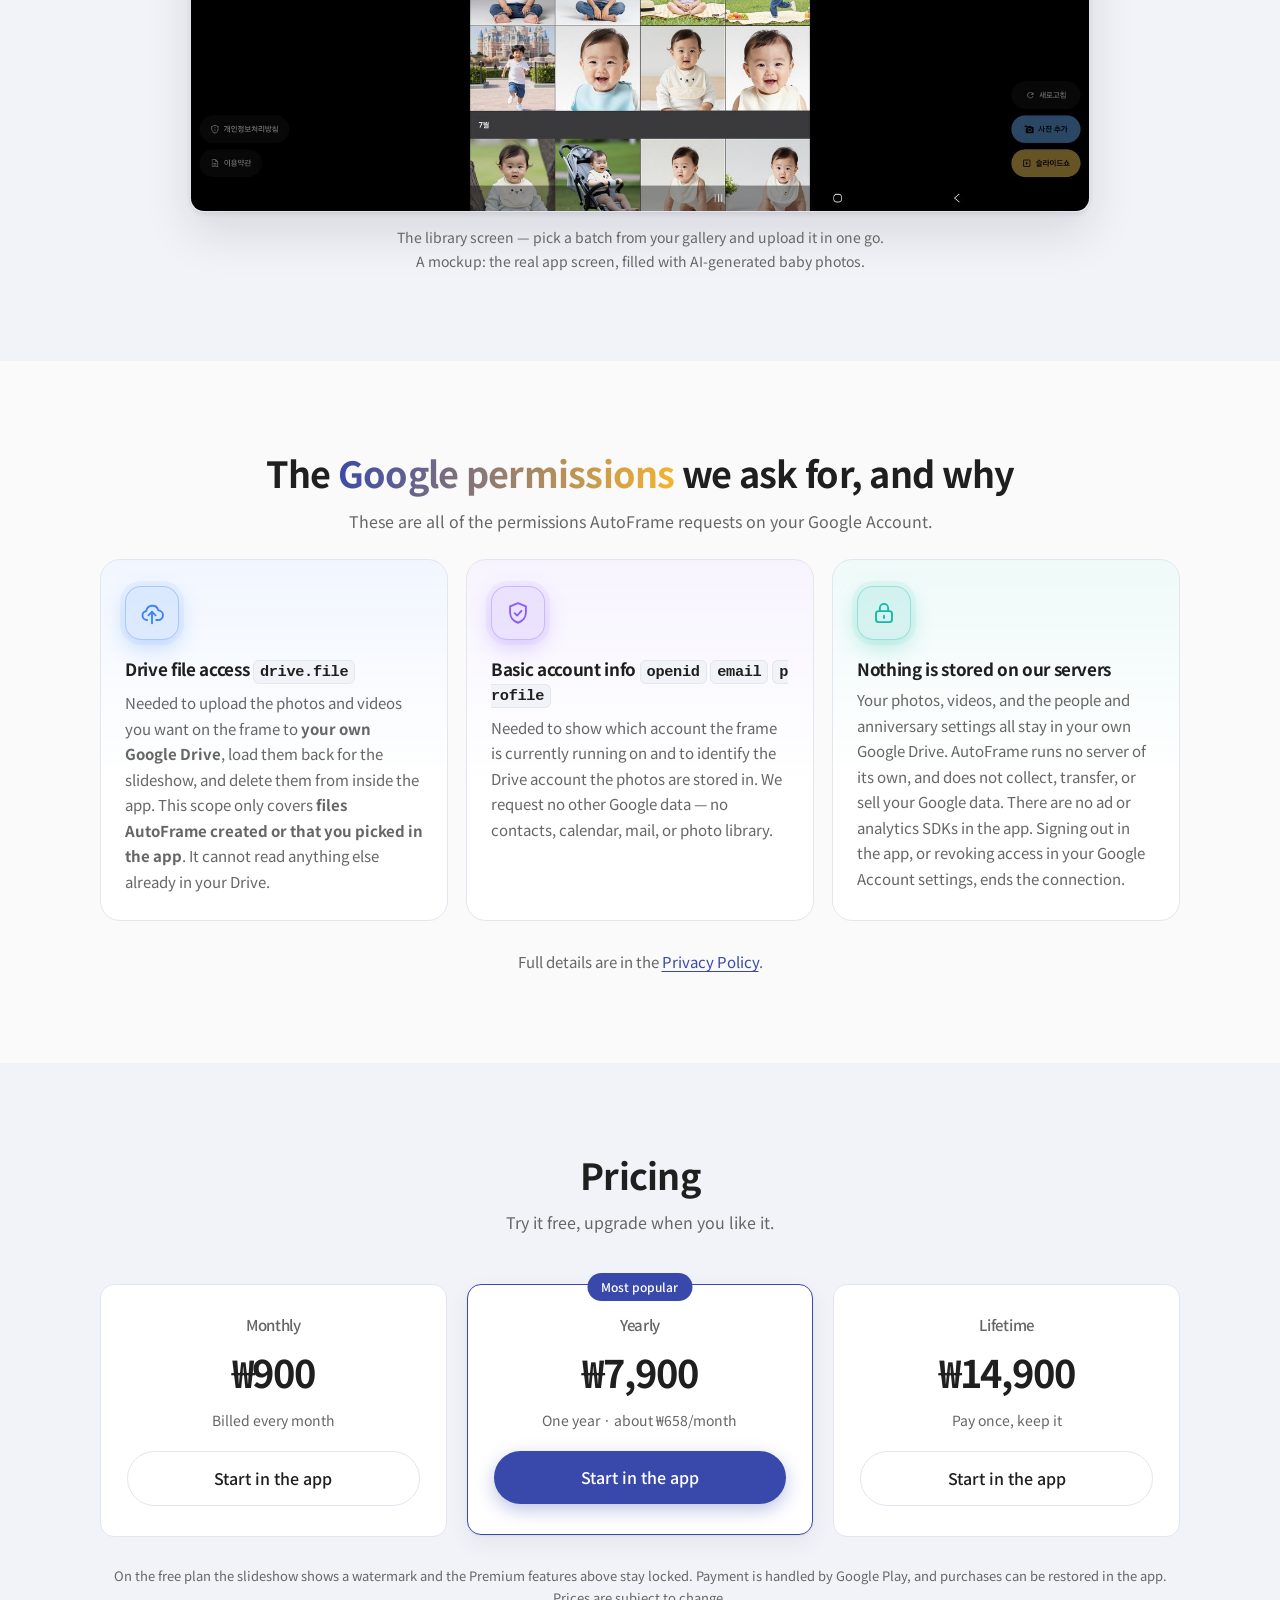
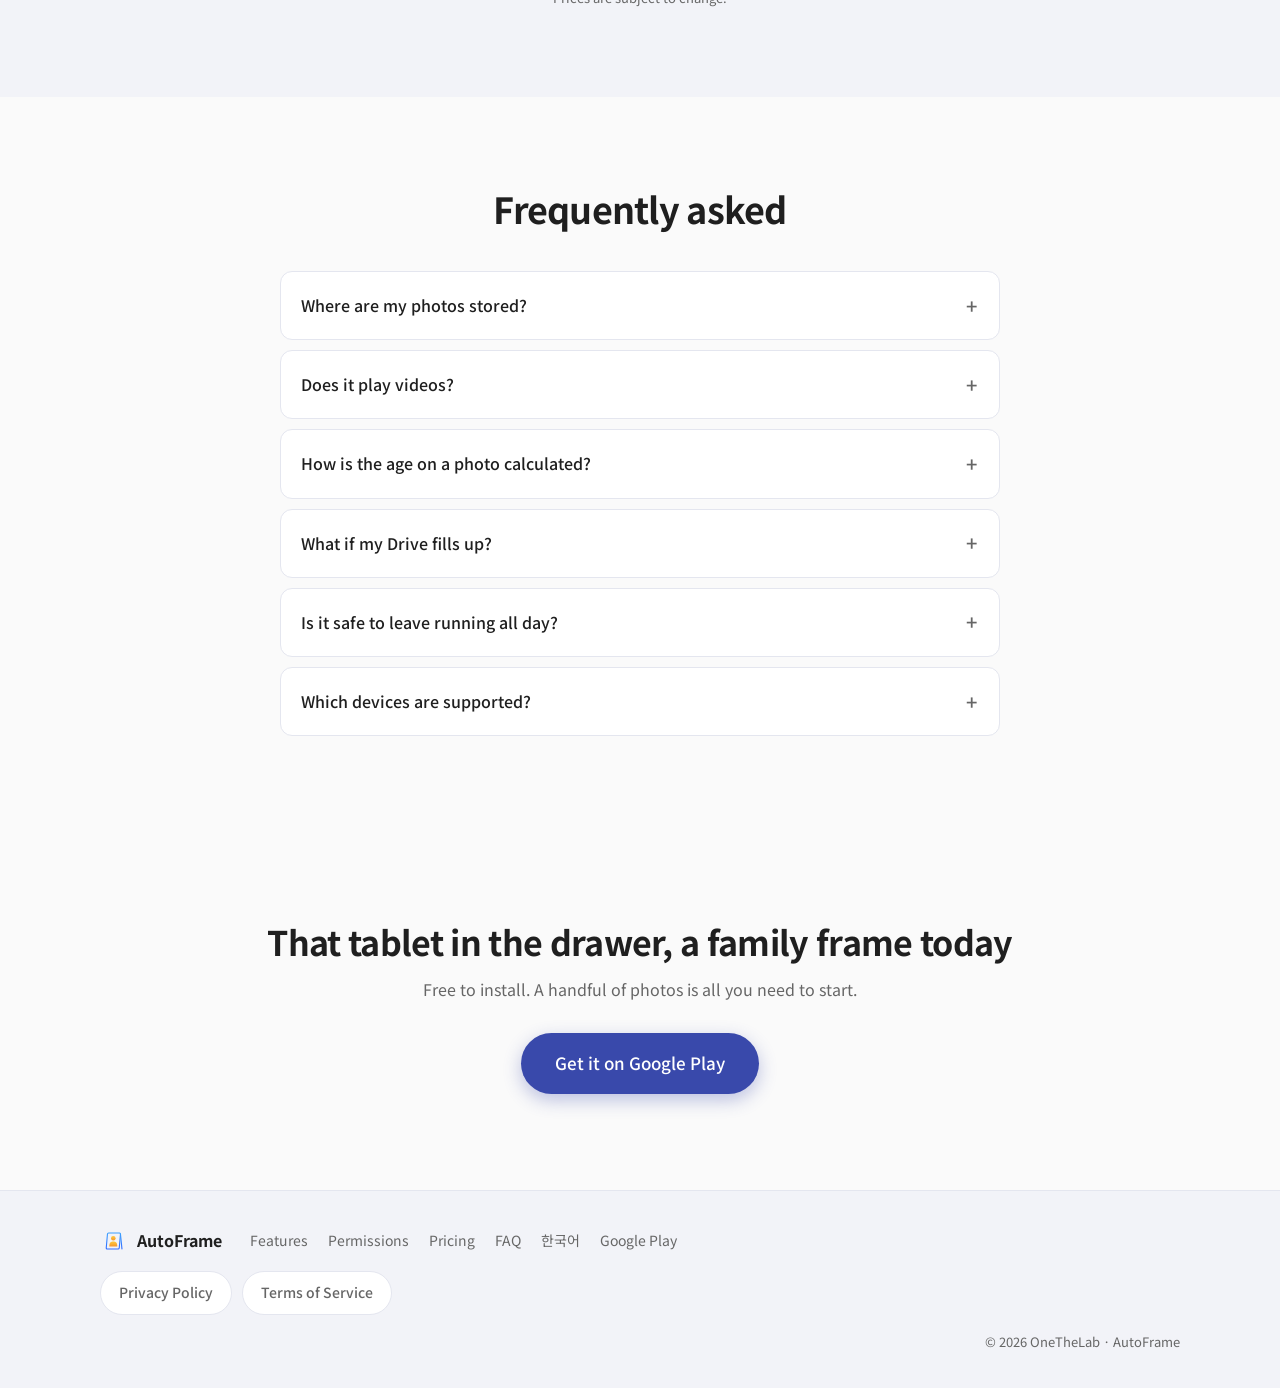
==== commit 58fe9109: "Make the h1 the app name alone The consent screen registers the app as "AutoFrame", so the h1 should" ====
--- a/en/index.html
+++ b/en/index.html
@@ -106,7 +106,8 @@
     <div class="wrap hero-inner">
       <div class="hero-copy reveal">
         <p class="eyebrow">Android · tablet · phone</p>
-        <h1>AutoFrame — a <span class="grad">digital frame</span><br>for your family photos</h1>
+        <h1>AutoFrame</h1>
+        <p class="hero-tagline">A <span class="grad">digital frame</span><br>for your family photos</p>
         <p class="lead">
           <strong>AutoFrame</strong> is an Android app that turns a spare tablet into a living-room digital photo frame.
           Photos and videos you upload to your own Google Drive fade from one to the next,
--- a/css/style.css
+++ b/css/style.css
@@ -140,7 +140,11 @@
   padding: 6px 14px; border-radius: 999px; margin-bottom: 20px;
 }
 
-.hero h1 { font-size: clamp(32px, 5.2vw, 52px); }
+.hero h1 { font-size: clamp(34px, 5.4vw, 54px); }
+.hero-tagline {
+  margin-top: 10px; font-size: clamp(22px, 3.4vw, 34px);
+  font-weight: 700; letter-spacing: -.02em; line-height: 1.25; color: var(--text);
+}
 .grad {
   background: linear-gradient(100deg, var(--brand), var(--accent));
   -webkit-background-clip: text; background-clip: text; color: transparent;
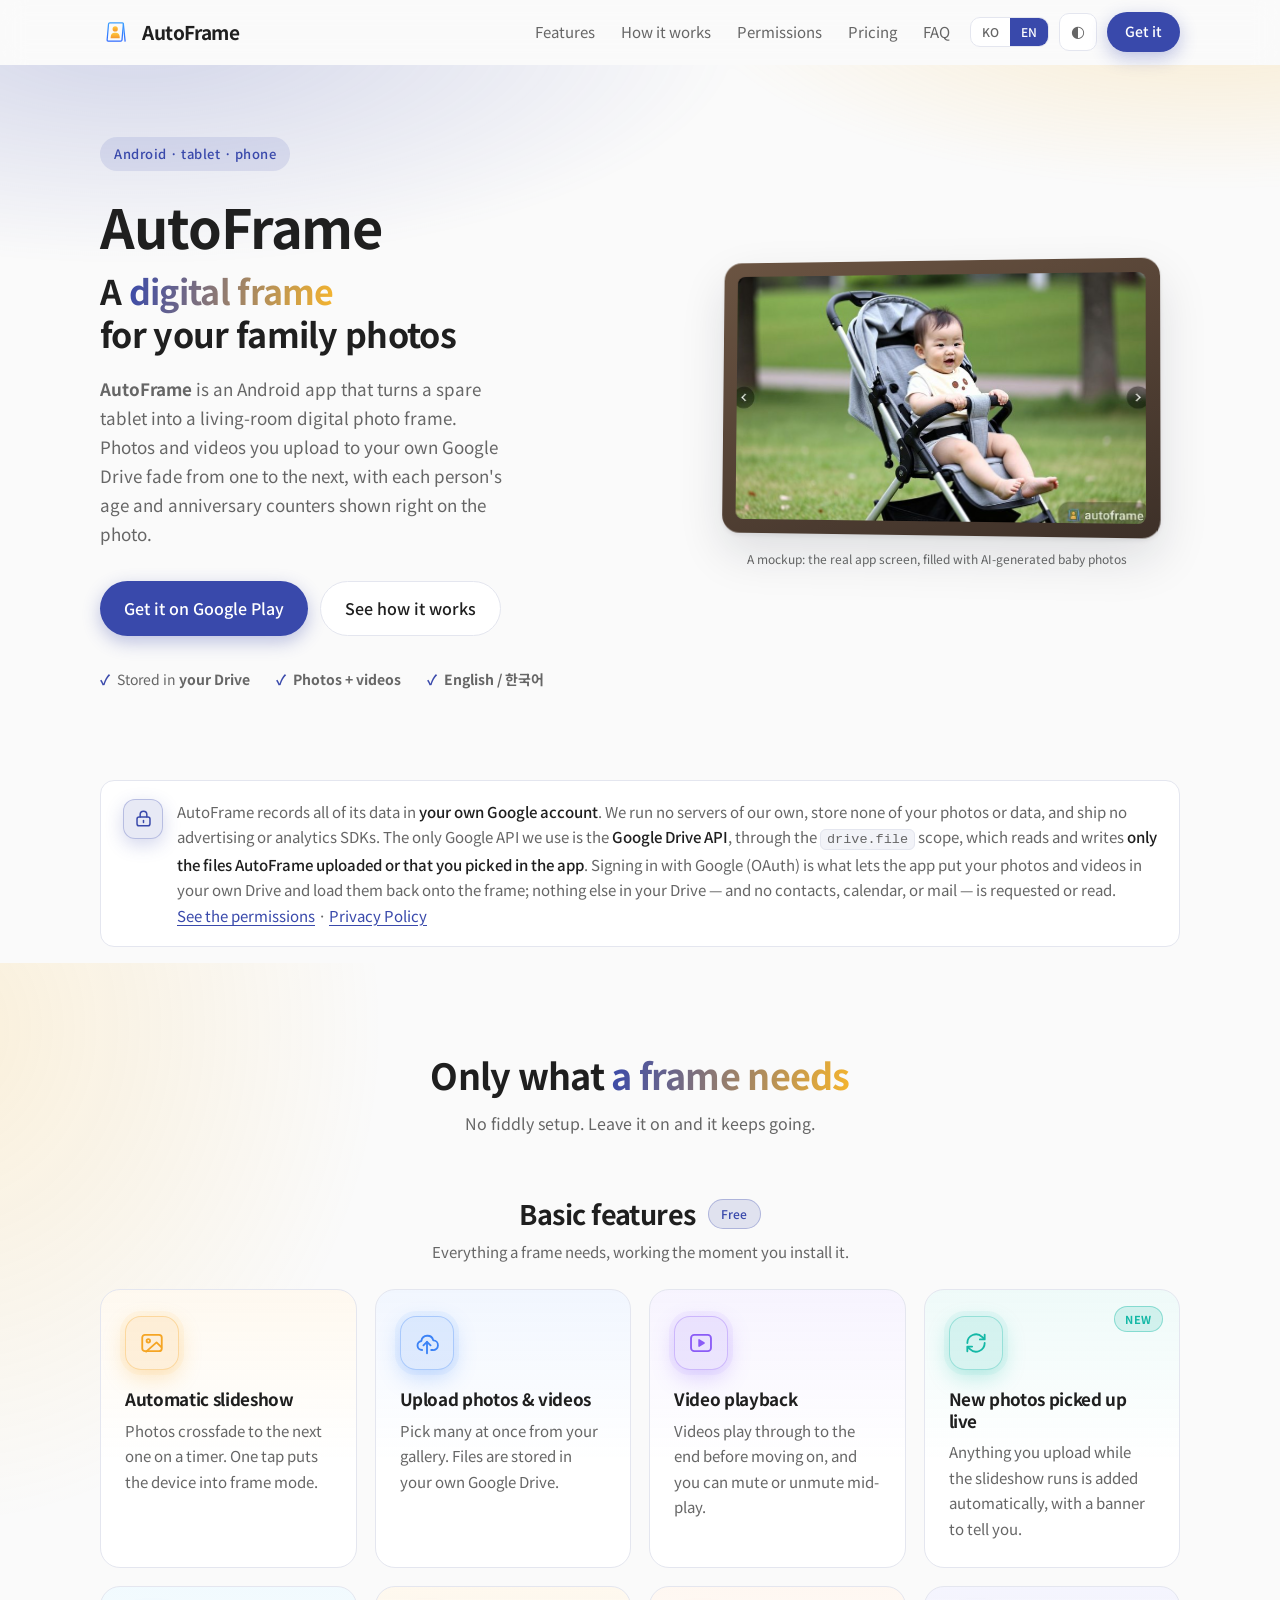
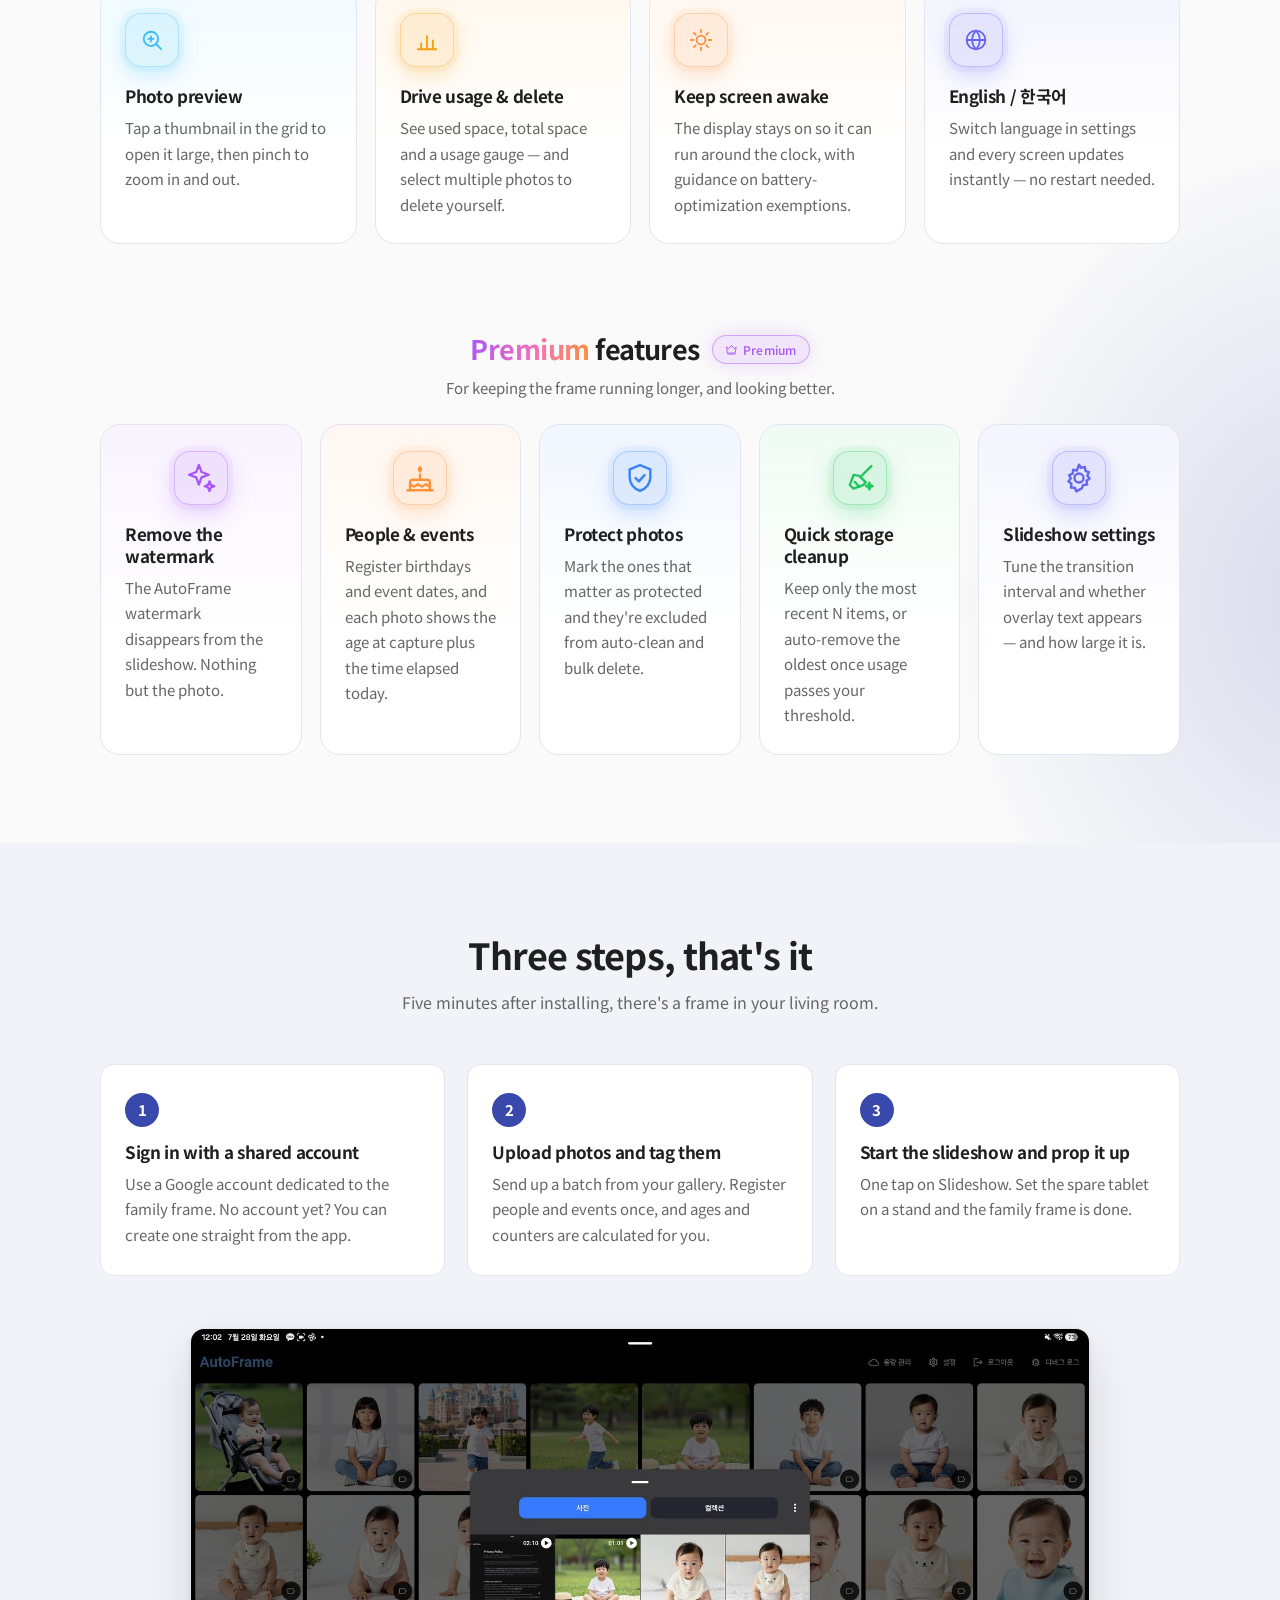
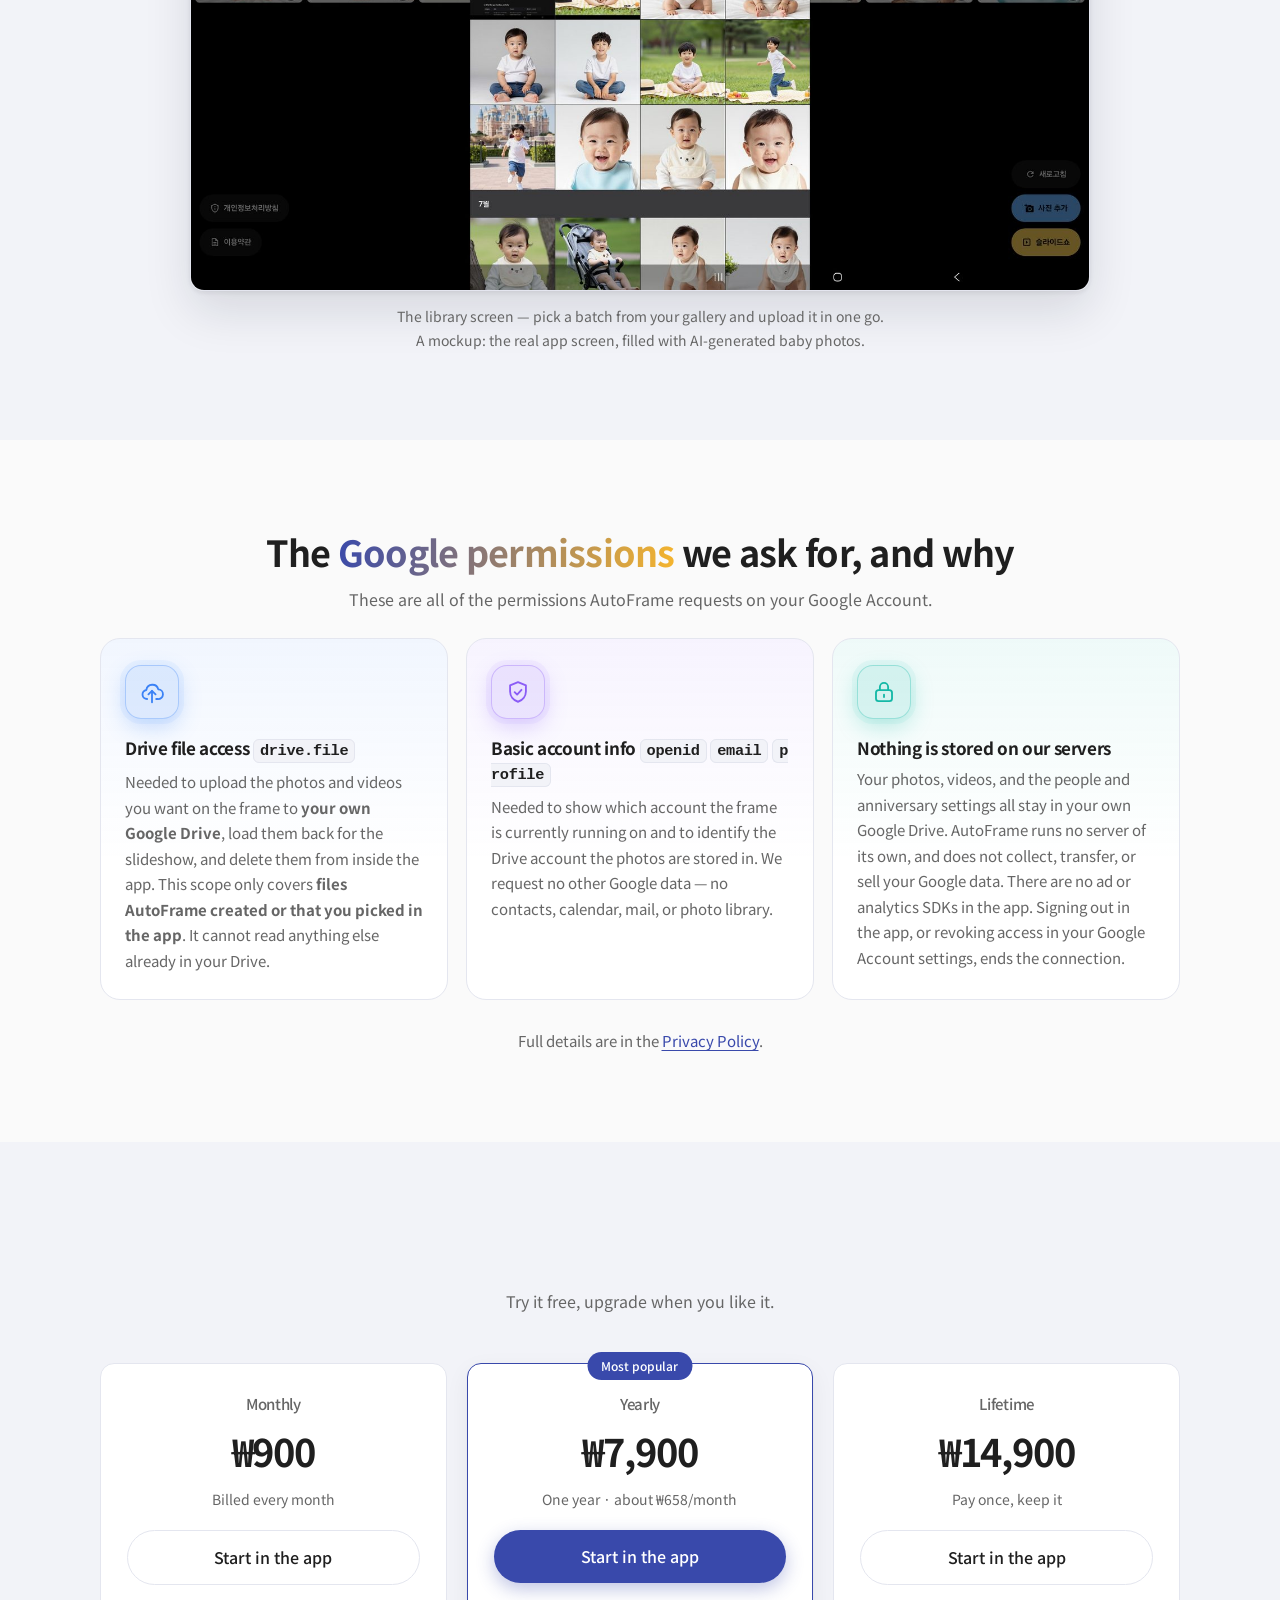
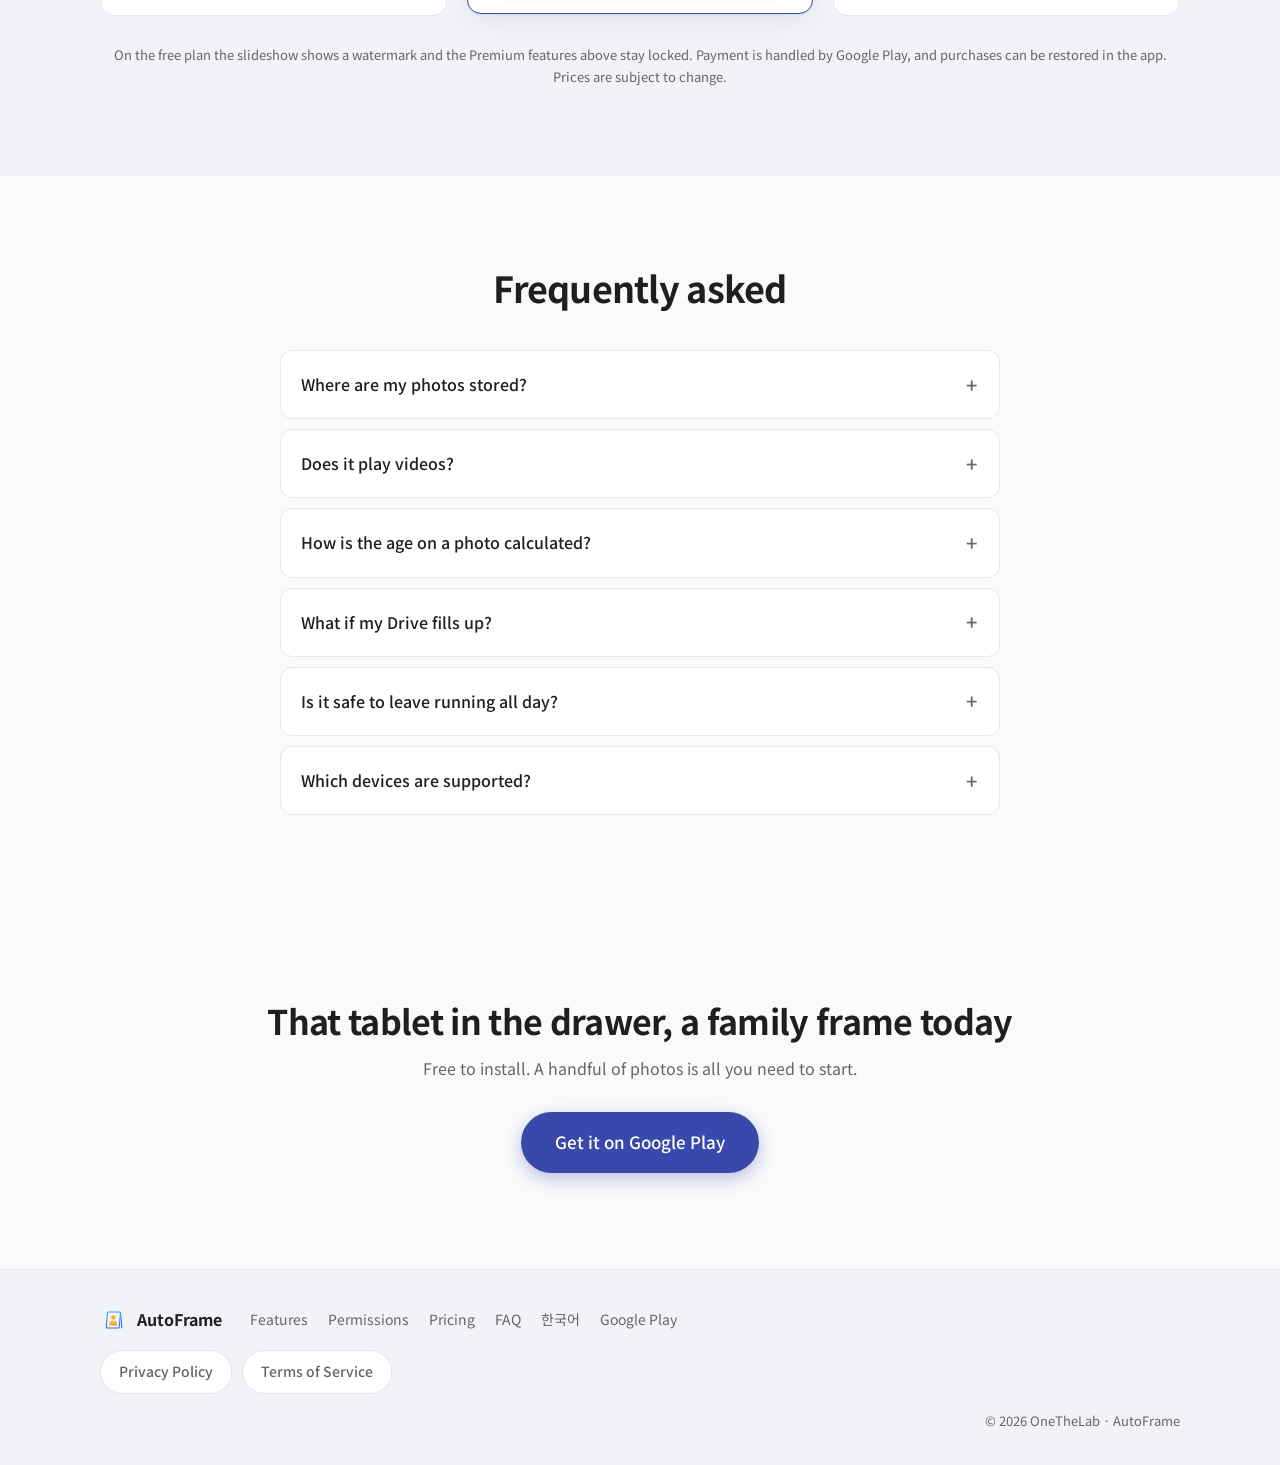
==== commit 9730ac65: "Name the API, the data read, and the reason for OAuth in the trust strip The trust strip said what w" ====
--- a/en/index.html
+++ b/en/index.html
@@ -148,7 +148,11 @@
         <p>
           AutoFrame records all of its data in <strong>your own Google account</strong>.
           We run no servers of our own, store none of your photos or data, and ship no advertising or analytics SDKs.
-          <a href="privacy.html">Privacy Policy</a>
+          The only Google API we use is the <strong>Google Drive API</strong>, through the <code>drive.file</code> scope, which reads and writes
+          <strong>only the files AutoFrame uploaded or that you picked in the app</strong>.
+          Signing in with Google (OAuth) is what lets the app put your photos and videos in your own Drive and load them back onto the frame;
+          nothing else in your Drive — and no contacts, calendar, or mail — is requested or read.
+          <a href="#data">See the permissions</a> · <a href="privacy.html">Privacy Policy</a>
         </p>
       </div>
     </div>
--- a/css/style.css
+++ b/css/style.css
@@ -423,7 +423,7 @@
 .legal-body strong { color: var(--text); font-weight: 500; }
 .legal-body a { color: var(--brand); text-decoration: underline; text-underline-offset: 3px; }
 
-.legal-body code, .legal-meta code, .card code, .section-note code {
+.legal-body code, .legal-meta code, .card code, .section-note code, .trust code {
   font-family: ui-monospace, SFMono-Regular, Menlo, Consolas, monospace;
   font-size: .9em; padding: 2px 6px; border-radius: 6px;
   background: var(--bg-alt); border: 1px solid var(--line); word-break: break-all;
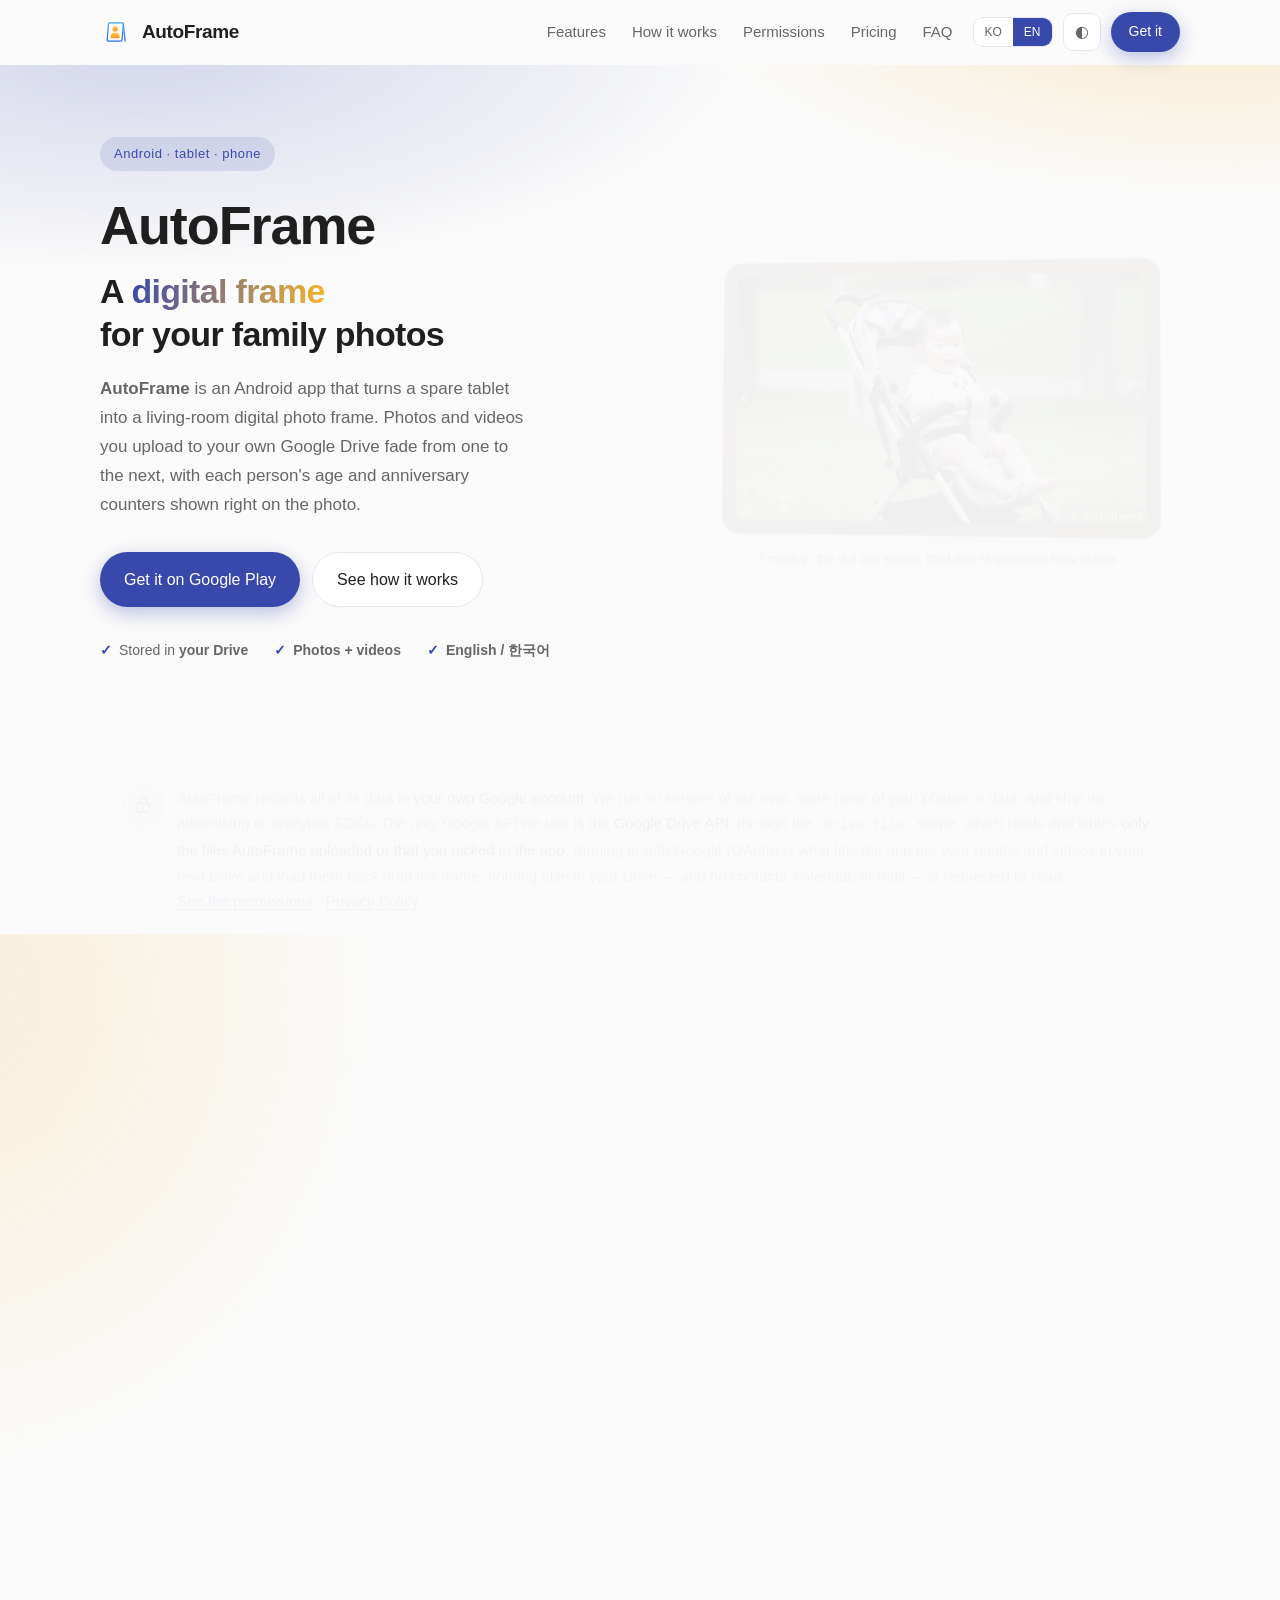
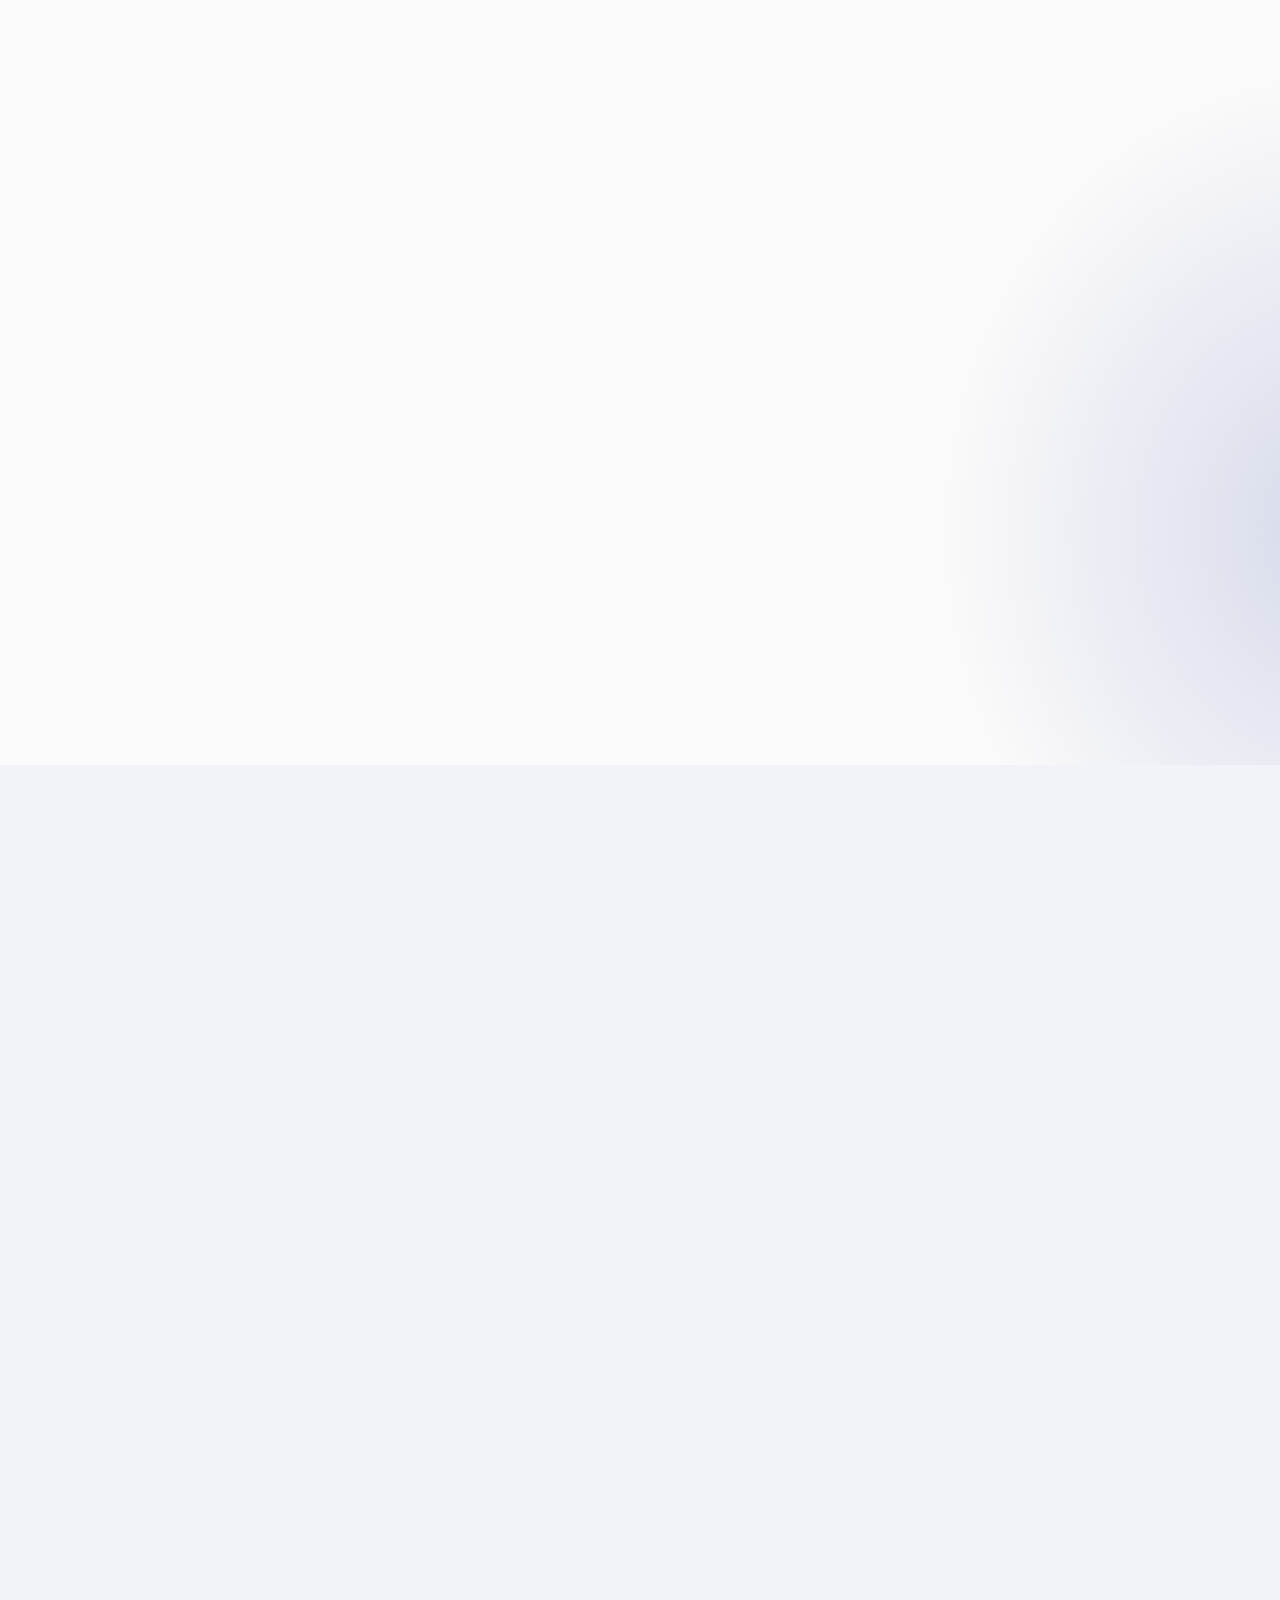
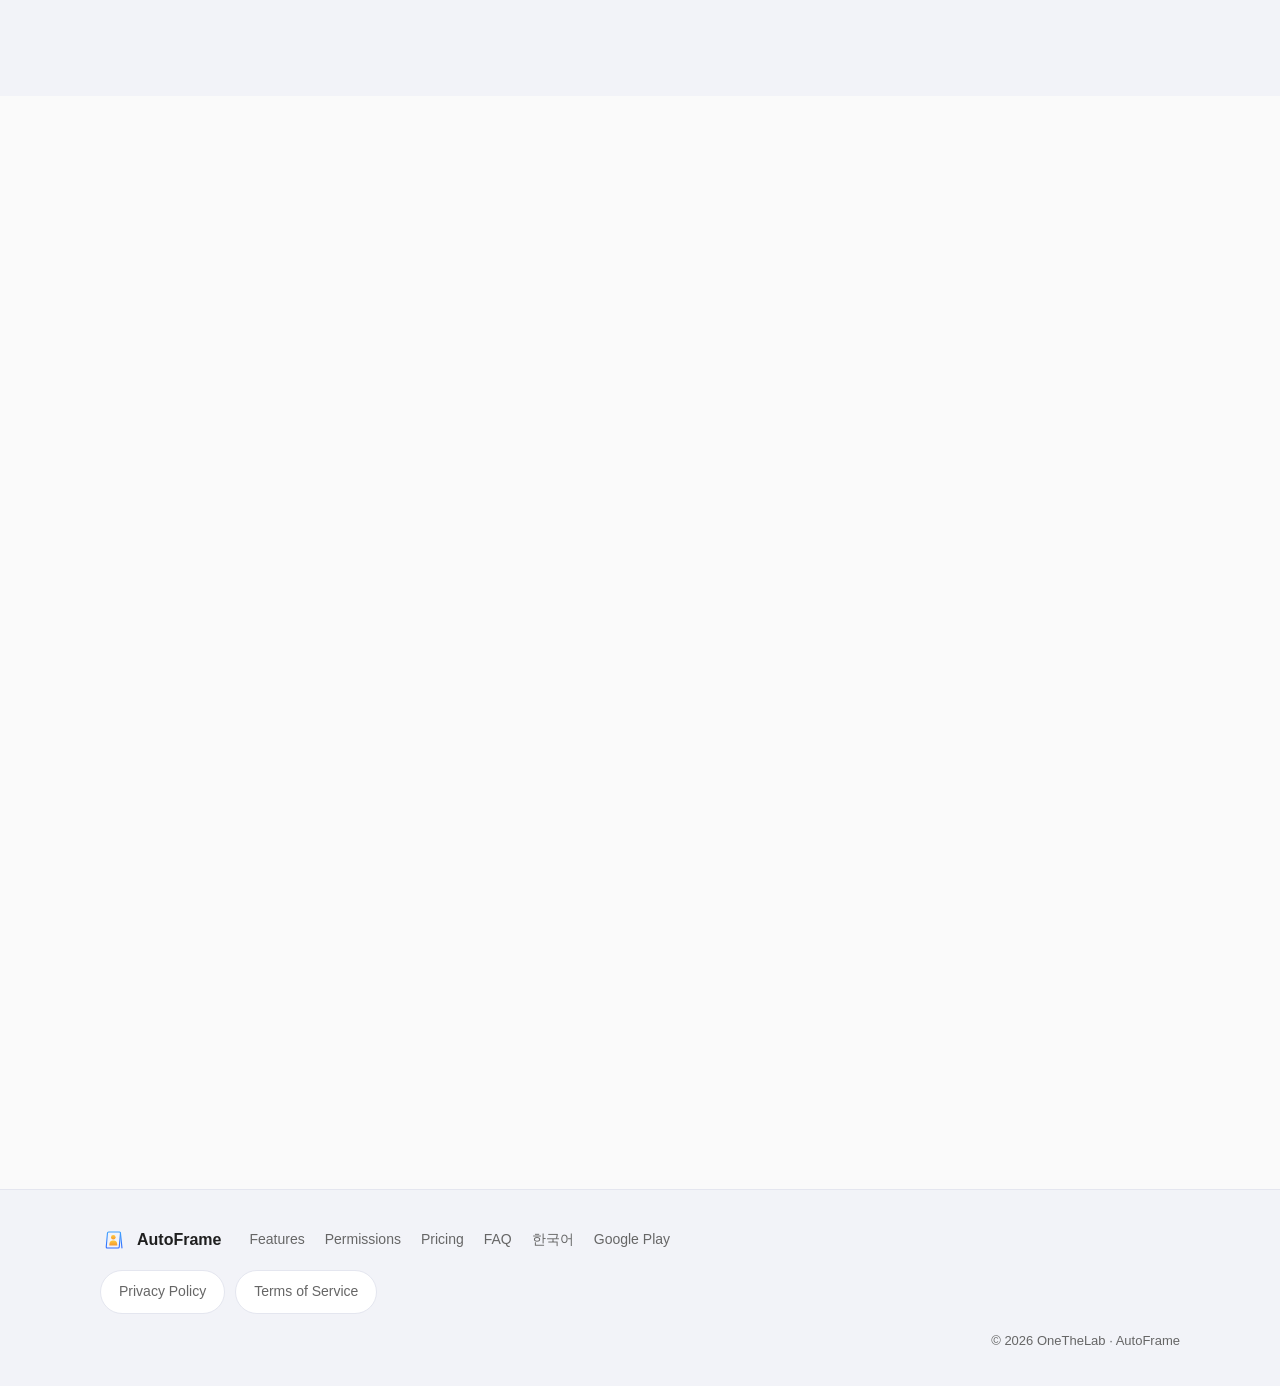
==== commit 5031328e: "Serve English at the root and move Korean under /ko/ The OAuth reviewers read the registered homepag" ====
--- a/en/index.html
+++ b/en/index.html
@@ -2,434 +2,12 @@
 <html lang="en">
 <head>
 <meta charset="UTF-8">
-<meta name="viewport" content="width=device-width, initial-scale=1">
-<title>AutoFrame — A digital photo frame that plays your family photos</title>
-<meta name="description" content="Turn a spare tablet into a family photo frame. Photos and videos from your own Google Drive play automatically, with ages and anniversary counters right on the photo.">
-<meta name="theme-color" content="#3949AB">
-<link rel="icon" href="../assets/mark.svg" type="image/svg+xml">
-<link rel="alternate" hreflang="ko" href="../">
-<link rel="alternate" hreflang="en" href="./">
-<link rel="alternate" hreflang="x-default" href="../">
-<meta property="og:title" content="AutoFrame — Family digital photo frame">
-<meta property="og:description" content="Turn a spare tablet into a family photo frame. Photos play automatically, with ages shown on each photo.">
-<meta property="og:type" content="website">
-<meta property="og:image" content="../assets/feature.png">
-<link rel="preconnect" href="https://fonts.googleapis.com">
-<link rel="preconnect" href="https://fonts.gstatic.com" crossorigin>
-<link href="https://fonts.googleapis.com/css2?family=Noto+Sans+KR:wght@400;500;700&display=swap" rel="stylesheet">
-<link rel="stylesheet" href="../css/style.css">
-<script>document.documentElement.className += ' js';</script>
+<meta name="robots" content="noindex">
+<title>AutoFrame — moved</title>
+<link rel="canonical" href="https://autoframe.onethelab.com/">
+<meta http-equiv="refresh" content="0; url=../">
 </head>
 <body>
-
-<svg width="0" height="0" style="position:absolute" aria-hidden="true" focusable="false">
-  <symbol id="i-photo" viewBox="0 0 24 24" fill="none" stroke="currentColor" stroke-width="1.7" stroke-linecap="round" stroke-linejoin="round">
-    <rect x="3" y="4.5" width="18" height="15" rx="2.5"/><circle cx="8.6" cy="10" r="1.6"/><path d="M20.6 15.8l-4.4-4.4L6.6 20"/>
-  </symbol>
-  <symbol id="i-upload" viewBox="0 0 24 24" fill="none" stroke="currentColor" stroke-width="1.7" stroke-linecap="round" stroke-linejoin="round">
-    <path d="M7.5 18.5a4.2 4.2 0 0 1-.7-8.35A5.6 5.6 0 0 1 17.8 9.6a3.9 3.9 0 0 1-.3 8.9h-1.6"/><path d="M12 21.5V11"/><path d="M8.7 14.2L12 10.9l3.3 3.3"/>
-  </symbol>
-  <symbol id="i-play" viewBox="0 0 24 24" fill="none" stroke="currentColor" stroke-width="1.7" stroke-linecap="round" stroke-linejoin="round">
-    <rect x="2.8" y="4.5" width="18.4" height="15" rx="3"/><path d="M10.2 9.1l4.6 2.9-4.6 2.9z" fill="currentColor" stroke-width="1.4"/>
-  </symbol>
-  <symbol id="i-refresh" viewBox="0 0 24 24" fill="none" stroke="currentColor" stroke-width="1.7" stroke-linecap="round" stroke-linejoin="round">
-    <path d="M4 12a8 8 0 0 1 13.6-5.7l2 2"/><path d="M20 4.3v4.4h-4.4"/><path d="M20 12a8 8 0 0 1-13.6 5.7l-2-2"/><path d="M4 19.7v-4.4h4.4"/>
-  </symbol>
-  <symbol id="i-search" viewBox="0 0 24 24" fill="none" stroke="currentColor" stroke-width="1.7" stroke-linecap="round" stroke-linejoin="round">
-    <circle cx="11" cy="11" r="6.6"/><path d="M15.8 15.8l4.6 4.6"/><path d="M8.6 11h4.8M11 8.6v4.8"/>
-  </symbol>
-  <symbol id="i-gauge" viewBox="0 0 24 24" fill="none" stroke="currentColor" stroke-width="1.7" stroke-linecap="round" stroke-linejoin="round">
-    <path d="M3.5 20.5h17"/><path d="M6.6 20.5v-5.2"/><path d="M12 20.5V8.4"/><path d="M17.4 20.5v-8.2"/>
-  </symbol>
-  <symbol id="i-sun" viewBox="0 0 24 24" fill="none" stroke="currentColor" stroke-width="1.7" stroke-linecap="round" stroke-linejoin="round">
-    <circle cx="12" cy="12" r="4.1"/><path d="M12 2.6v2.3M12 19.1v2.3M2.6 12h2.3M19.1 12h2.3M5.4 5.4l1.7 1.7M16.9 16.9l1.7 1.7M18.6 5.4l-1.7 1.7M7.1 16.9l-1.7 1.7"/>
-  </symbol>
-  <symbol id="i-globe" viewBox="0 0 24 24" fill="none" stroke="currentColor" stroke-width="1.7" stroke-linecap="round" stroke-linejoin="round">
-    <circle cx="12" cy="12" r="8.6"/><path d="M3.4 12h17.2"/><path d="M12 3.4c2.3 2.4 3.5 5.4 3.5 8.6S14.3 18.2 12 20.6C9.7 18.2 8.5 15.2 8.5 12S9.7 5.8 12 3.4z"/>
-  </symbol>
-  <symbol id="i-sparkle" viewBox="0 0 24 24" fill="none" stroke="currentColor" stroke-width="1.6" stroke-linecap="round" stroke-linejoin="round">
-    <path d="M10.5 2.8l1.9 5 5 1.9-5 1.9-1.9 5-1.9-5-5-1.9 5-1.9z"/><path d="M18 14.4l.95 2.45 2.45.95-2.45.95-.95 2.45-.95-2.45-2.45-.95 2.45-.95z"/>
-  </symbol>
-  <symbol id="i-cake" viewBox="0 0 24 24" fill="none" stroke="currentColor" stroke-width="1.7" stroke-linecap="round" stroke-linejoin="round">
-    <path d="M3.2 20.6h17.6"/><path d="M5 20.6v-5.4a2 2 0 0 1 2-2h10a2 2 0 0 1 2 2v5.4"/><path d="M5 16.6c1.4 0 1.4 1.4 2.8 1.4s1.4-1.4 2.8-1.4 1.4 1.4 2.8 1.4 1.4-1.4 2.8-1.4 1.4 1.4 2.8 1.4"/><path d="M12 13.2V9.6"/><path d="M12 7.4c1-1 1-2 0-3-1 1-1 2 0 3z"/>
-  </symbol>
-  <symbol id="i-shield" viewBox="0 0 24 24" fill="none" stroke="currentColor" stroke-width="1.7" stroke-linecap="round" stroke-linejoin="round">
-    <path d="M12 2.9l7.3 3v5.7c0 4.3-3 8-7.3 9.4-4.3-1.4-7.3-5.1-7.3-9.4V5.9z"/><path d="M8.9 12.1l2.3 2.3 4-4.4"/>
-  </symbol>
-  <symbol id="i-broom" viewBox="0 0 24 24" fill="none" stroke="currentColor" stroke-width="1.7" stroke-linecap="round" stroke-linejoin="round">
-    <path d="M20 3.6l-7.7 7.7"/><path d="M11.5 10.5l4.6 4.6-1.6 1.7-7.1 2.7-2.6-2.6 2.7-7.1z"/><path d="M8.3 14.8l3.4 3.4"/><path d="M18.6 15.4l.62 1.68 1.68.62-1.68.62-.62 1.68-.62-1.68-1.68-.62 1.68-.62z"/>
-  </symbol>
-  <symbol id="i-gear" viewBox="0 0 24 24" fill="none" stroke="currentColor" stroke-width="1.7" stroke-linecap="round" stroke-linejoin="round">
-    <circle cx="12" cy="12" r="3.2"/>
-    <path d="M12 2.6l1.5 2.2 2.6-.6.4 2.7 2.5 1-1.2 2.4 1.7 2.1-2.2 1.6.4 2.7-2.7.2-1.1 2.5L12 20.4l-1.9 1-1.1-2.5-2.7-.2.4-2.7-2.2-1.6 1.7-2.1L5 9.9l2.5-1 .4-2.7 2.6.6z"/>
-  </symbol>
-  <symbol id="i-crown" viewBox="0 0 24 24" fill="none" stroke="currentColor" stroke-width="1.7" stroke-linecap="round" stroke-linejoin="round">
-    <path d="M3.4 7.6l3.2 3.1 5.4-6 5.4 6 3.2-3.1-1.8 11H5.2z"/><path d="M5.2 20.4h13.6"/>
-  </symbol>
-  <symbol id="i-lock" viewBox="0 0 24 24" fill="none" stroke="currentColor" stroke-width="1.7" stroke-linecap="round" stroke-linejoin="round">
-    <rect x="4.6" y="10.2" width="14.8" height="10.2" rx="2.4"/><path d="M8.2 10.2V7.4a3.8 3.8 0 0 1 7.6 0v2.8"/><path d="M12 14.4v2.2"/>
-  </symbol>
-</svg>
-
-<a class="skip" href="#features">Skip to content</a>
-
-<header class="nav" id="nav">
-  <div class="wrap nav-inner">
-    <a class="brand" href="#top">
-      <img src="../assets/mark.svg" alt="" width="32" height="32">
-      <span>AutoFrame</span>
-    </a>
-    <nav class="nav-links">
-      <a href="#features">Features</a>
-      <a href="#how">How it works</a>
-      <a href="#data">Permissions</a>
-      <a href="#pricing">Pricing</a>
-      <a href="#faq">FAQ</a>
-    </nav>
-    <div class="nav-actions">
-      <div class="lang" role="group" aria-label="Language">
-        <a href="../" hreflang="ko" data-lang-switch="ko">KO</a>
-        <a class="is-on" href="./" aria-current="page" hreflang="en">EN</a>
-      </div>
-      <button class="theme-toggle" id="themeToggle" type="button" aria-label="Toggle theme">
-        <span class="theme-icon" aria-hidden="true">◐</span>
-      </button>
-      <a class="btn btn-primary btn-sm" href="https://play.google.com/store/apps/details?id=com.onethelab.autoframe" target="_blank" rel="noopener">Get it</a>
-    </div>
-  </div>
-</header>
-
-<main id="top">
-
-  <!-- HERO -->
-  <section class="hero">
-    <div class="wrap hero-inner">
-      <div class="hero-copy reveal">
-        <p class="eyebrow">Android · tablet · phone</p>
-        <h1>AutoFrame</h1>
-        <p class="hero-tagline">A <span class="grad">digital frame</span><br>for your family photos</p>
-        <p class="lead">
-          <strong>AutoFrame</strong> is an Android app that turns a spare tablet into a living-room digital photo frame.
-          Photos and videos you upload to your own Google Drive fade from one to the next,
-          with each person's age and anniversary counters shown right on the photo.
-        </p>
-        <div class="cta-row">
-          <a class="btn btn-primary" href="https://play.google.com/store/apps/details?id=com.onethelab.autoframe" target="_blank" rel="noopener">Get it on Google Play</a>
-          <a class="btn btn-ghost" href="#how">See how it works</a>
-        </div>
-        <ul class="hero-facts">
-          <li>Stored in <strong>your Drive</strong></li>
-          <li><strong>Photos + videos</strong></li>
-          <li><strong>English / 한국어</strong></li>
-        </ul>
-      </div>
-
-      <div class="hero-visual reveal">
-        <div class="frame" id="frame">
-          <div class="frame-screen">
-            <img class="shot-img"
-                 src="../assets/screens/slideshow-1600.jpg"
-                 srcset="../assets/screens/slideshow-800.jpg 800w, ../assets/screens/slideshow-1600.jpg 1600w"
-                 sizes="(max-width: 900px) 100vw, 440px"
-                 width="1600" height="916"
-                 alt="The AutoFrame slideshow running full screen on a tablet, showing a baby sitting in a stroller">
-          </div>
-        </div>
-        <p class="frame-caption">A mockup: the real app screen, filled with AI-generated baby photos</p>
-      </div>
-    </div>
-  </section>
-
-  <!-- TRUST -->
-  <section class="trust">
-    <div class="wrap">
-      <div class="trust-inner reveal">
-        <span class="trust-ico" aria-hidden="true"><svg class="ic"><use href="#i-lock"/></svg></span>
-        <p>
-          AutoFrame records all of its data in <strong>your own Google account</strong>.
-          We run no servers of our own, store none of your photos or data, and ship no advertising or analytics SDKs.
-          The only Google API we use is the <strong>Google Drive API</strong>, through the <code>drive.file</code> scope, which reads and writes
-          <strong>only the files AutoFrame uploaded or that you picked in the app</strong>.
-          Signing in with Google (OAuth) is what lets the app put your photos and videos in your own Drive and load them back onto the frame;
-          nothing else in your Drive — and no contacts, calendar, or mail — is requested or read.
-          <a href="#data">See the permissions</a> · <a href="privacy.html">Privacy Policy</a>
-        </p>
-      </div>
-    </div>
-  </section>
-
-  <!-- FEATURES -->
-  <section id="features" class="section section-aurora">
-    <div class="wrap">
-      <h2 class="reveal">Only what <span class="grad">a frame needs</span></h2>
-      <p class="section-lead reveal">No fiddly setup. Leave it on and it keeps going.</p>
-
-      <!-- basic -->
-      <div class="sub-head reveal">
-        <h3 class="sub-title">Basic features</h3>
-        <span class="chip chip-free">Free</span>
-        <p class="sub-desc">Everything a frame needs, working the moment you install it.</p>
-      </div>
-
-      <div class="grid">
-        <article class="card reveal" style="--c:#F5A524">
-          <span class="ico"><svg class="ic"><use href="#i-photo"/></svg></span>
-          <h4>Automatic slideshow</h4>
-          <p>Photos crossfade to the next one on a timer. One tap puts the device into frame mode.</p>
-        </article>
-        <article class="card reveal" style="--c:#3B82F6">
-          <span class="ico"><svg class="ic"><use href="#i-upload"/></svg></span>
-          <h4>Upload photos &amp; videos</h4>
-          <p>Pick many at once from your gallery. Files are stored in your own Google Drive.</p>
-        </article>
-        <article class="card reveal" style="--c:#8B5CF6">
-          <span class="ico"><svg class="ic"><use href="#i-play"/></svg></span>
-          <h4>Video playback</h4>
-          <p>Videos play through to the end before moving on, and you can mute or unmute mid-play.</p>
-        </article>
-        <article class="card reveal" style="--c:#14B8A6">
-          <span class="flag">NEW</span>
-          <span class="ico"><svg class="ic"><use href="#i-refresh"/></svg></span>
-          <h4>New photos picked up live</h4>
-          <p>Anything you upload while the slideshow runs is added automatically, with a banner to tell you.</p>
-        </article>
-        <article class="card reveal" style="--c:#38BDF8">
-          <span class="ico"><svg class="ic"><use href="#i-search"/></svg></span>
-          <h4>Photo preview</h4>
-          <p>Tap a thumbnail in the grid to open it large, then pinch to zoom in and out.</p>
-        </article>
-        <article class="card reveal" style="--c:#F59E0B">
-          <span class="ico"><svg class="ic"><use href="#i-gauge"/></svg></span>
-          <h4>Drive usage &amp; delete</h4>
-          <p>See used space, total space and a usage gauge — and select multiple photos to delete yourself.</p>
-        </article>
-        <article class="card reveal" style="--c:#FB923C">
-          <span class="ico"><svg class="ic"><use href="#i-sun"/></svg></span>
-          <h4>Keep screen awake</h4>
-          <p>The display stays on so it can run around the clock, with guidance on battery-optimization exemptions.</p>
-        </article>
-        <article class="card reveal" style="--c:#6366F1">
-          <span class="ico"><svg class="ic"><use href="#i-globe"/></svg></span>
-          <h4>English / 한국어</h4>
-          <p>Switch language in settings and every screen updates instantly — no restart needed.</p>
-        </article>
-      </div>
-
-      <!-- premium -->
-      <div class="sub-head sub-head-premium reveal">
-        <h3 class="sub-title"><span class="grad-premium">Premium</span> features</h3>
-        <span class="chip chip-premium"><svg class="ic"><use href="#i-crown"/></svg>Premium</span>
-        <p class="sub-desc">For keeping the frame running longer, and looking better.</p>
-      </div>
-
-      <div class="grid grid-premium">
-        <article class="card card-premium reveal" style="--c:#A855F7">
-          <span class="ico"><svg class="ic"><use href="#i-sparkle"/></svg></span>
-          <h4>Remove the watermark</h4>
-          <p>The AutoFrame watermark disappears from the slideshow. Nothing but the photo.</p>
-        </article>
-        <article class="card card-premium reveal" style="--c:#FB923C">
-          <span class="ico"><svg class="ic"><use href="#i-cake"/></svg></span>
-          <h4>People &amp; events</h4>
-          <p>Register birthdays and event dates, and each photo shows the age at capture plus the time elapsed today.</p>
-        </article>
-        <article class="card card-premium reveal" style="--c:#3B82F6">
-          <span class="ico"><svg class="ic"><use href="#i-shield"/></svg></span>
-          <h4>Protect photos</h4>
-          <p>Mark the ones that matter as protected and they're excluded from auto-clean and bulk delete.</p>
-        </article>
-        <article class="card card-premium reveal" style="--c:#22C55E">
-          <span class="ico"><svg class="ic"><use href="#i-broom"/></svg></span>
-          <h4>Quick storage cleanup</h4>
-          <p>Keep only the most recent N items, or auto-remove the oldest once usage passes your threshold.</p>
-        </article>
-        <article class="card card-premium reveal" style="--c:#6366F1">
-          <span class="ico"><svg class="ic"><use href="#i-gear"/></svg></span>
-          <h4>Slideshow settings</h4>
-          <p>Tune the transition interval and whether overlay text appears — and how large it is.</p>
-        </article>
-      </div>
-    </div>
-  </section>
-
-  <!-- HOW -->
-  <section id="how" class="section section-alt">
-    <div class="wrap">
-      <h2 class="reveal">Three steps, that's it</h2>
-      <p class="section-lead reveal">Five minutes after installing, there's a frame in your living room.</p>
-
-      <ol class="steps">
-        <li class="step reveal">
-          <span class="step-no">1</span>
-          <h3>Sign in with a shared account</h3>
-          <p>Use a Google account dedicated to the family frame. No account yet? You can create one straight from the app.</p>
-        </li>
-        <li class="step reveal">
-          <span class="step-no">2</span>
-          <h3>Upload photos and tag them</h3>
-          <p>Send up a batch from your gallery. Register people and events once, and ages and counters are calculated for you.</p>
-        </li>
-        <li class="step reveal">
-          <span class="step-no">3</span>
-          <h3>Start the slideshow and prop it up</h3>
-          <p>One tap on Slideshow. Set the spare tablet on a stand and the family frame is done.</p>
-        </li>
-      </ol>
-
-      <figure class="shot reveal">
-        <img class="shot-img"
-             src="../assets/screens/library-1600.jpg"
-             srcset="../assets/screens/library-800.jpg 800w, ../assets/screens/library-1600.jpg 1600w"
-             sizes="(max-width: 900px) 100vw, 900px"
-             width="1600" height="999" loading="lazy" decoding="async"
-             alt="The AutoFrame library screen: family photos in a grid with the gallery picker open on top">
-        <figcaption>The library screen — pick a batch from your gallery and upload it in one go.<br>A mockup: the real app screen, filled with AI-generated baby photos.</figcaption>
-      </figure>
-    </div>
-  </section>
-
-  <!-- DATA -->
-  <section id="data" class="section">
-    <div class="wrap">
-      <h2 class="reveal">The <span class="grad">Google permissions</span> we ask for, and why</h2>
-      <p class="section-lead reveal">These are all of the permissions AutoFrame requests on your Google Account.</p>
-
-      <div class="grid">
-        <article class="card reveal" style="--c:#3B82F6">
-          <span class="ico"><svg class="ic"><use href="#i-upload"/></svg></span>
-          <h4>Drive file access <code>drive.file</code></h4>
-          <p>
-            Needed to upload the photos and videos you want on the frame to <strong>your own Google Drive</strong>, load them back for the slideshow, and delete them from inside the app.
-            This scope only covers <strong>files AutoFrame created or that you picked in the app</strong>. It cannot read anything else already in your Drive.
-          </p>
-        </article>
-        <article class="card reveal" style="--c:#8B5CF6">
-          <span class="ico"><svg class="ic"><use href="#i-shield"/></svg></span>
-          <h4>Basic account info <code>openid</code> <code>email</code> <code>profile</code></h4>
-          <p>
-            Needed to show which account the frame is currently running on and to identify the Drive account the photos are stored in.
-            We request no other Google data — no contacts, calendar, mail, or photo library.
-          </p>
-        </article>
-        <article class="card reveal" style="--c:#14B8A6">
-          <span class="ico"><svg class="ic"><use href="#i-lock"/></svg></span>
-          <h4>Nothing is stored on our servers</h4>
-          <p>
-            Your photos, videos, and the people and anniversary settings all stay in your own Google Drive.
-            AutoFrame runs no server of its own, and does not collect, transfer, or sell your Google data. There are no ad or analytics SDKs in the app.
-            Signing out in the app, or revoking access in your Google Account settings, ends the connection.
-          </p>
-        </article>
-      </div>
-
-      <p class="section-note reveal">Full details are in the <a href="privacy.html">Privacy Policy</a>.</p>
-    </div>
-  </section>
-
-  <!-- PRICING -->
-  <section id="pricing" class="section section-alt">
-    <div class="wrap">
-      <h2 class="reveal">Pricing</h2>
-      <p class="section-lead reveal">Try it free, upgrade when you like it.</p>
-
-      <div class="price-grid">
-        <article class="price reveal">
-          <h3>Monthly</h3>
-          <p class="amount">₩900</p>
-          <p class="per">Billed every month</p>
-          <a class="btn btn-ghost btn-block" href="https://play.google.com/store/apps/details?id=com.onethelab.autoframe" target="_blank" rel="noopener">Start in the app</a>
-        </article>
-
-        <article class="price is-best reveal">
-          <span class="badge">Most popular</span>
-          <h3>Yearly</h3>
-          <p class="amount">₩7,900</p>
-          <p class="per">One year · about ₩658/month</p>
-          <a class="btn btn-primary btn-block" href="https://play.google.com/store/apps/details?id=com.onethelab.autoframe" target="_blank" rel="noopener">Start in the app</a>
-        </article>
-
-        <article class="price reveal">
-          <h3>Lifetime</h3>
-          <p class="amount">₩14,900</p>
-          <p class="per">Pay once, keep it</p>
-          <a class="btn btn-ghost btn-block" href="https://play.google.com/store/apps/details?id=com.onethelab.autoframe" target="_blank" rel="noopener">Start in the app</a>
-        </article>
-      </div>
-
-      <p class="price-note reveal">
-        On the free plan the slideshow shows a watermark and the Premium features above stay locked.
-        Payment is handled by Google Play, and purchases can be restored in the app. Prices are subject to change.
-      </p>
-    </div>
-  </section>
-
-  <!-- FAQ -->
-  <section id="faq" class="section">
-    <div class="wrap wrap-narrow">
-      <h2 class="reveal">Frequently asked</h2>
-
-      <div class="faq" id="faq-list">
-        <details class="reveal">
-          <summary>Where are my photos stored?</summary>
-          <p>In your own Google Drive. AutoFrame is a frame that <em>shows</em> photos — it is not a backup service and does not take responsibility for storing them. Keep your originals elsewhere.</p>
-        </details>
-        <details class="reveal">
-          <summary>Does it play videos?</summary>
-          <p>Yes. In the slideshow a video plays to the end before the next item, and you can toggle mute while it plays.</p>
-        </details>
-        <details class="reveal">
-          <summary>How is the age on a photo calculated?</summary>
-          <p>It compares the person's date of birth with the photo's capture date to show the <strong>age at capture</strong>, alongside their <strong>age today</strong>. Events work the same way for elapsed time. People and events are a Premium feature.</p>
-        </details>
-        <details class="reveal">
-          <summary>What if my Drive fills up?</summary>
-          <p>The usage gauge shows where you stand, and you can select and delete photos yourself. Keeping only the most recent N and threshold-based auto-clean are Premium features. Deletion is permanent and cannot be undone.</p>
-        </details>
-        <details class="reveal">
-          <summary>Is it safe to leave running all day?</summary>
-          <p>There's a keep-screen-awake option, and the app explains how to exempt itself from battery optimization for long runs. Keeping it plugged in is recommended.</p>
-        </details>
-        <details class="reveal">
-          <summary>Which devices are supported?</summary>
-          <p>Android phones, tablets and foldables. The grid adds columns automatically as the window gets wider.</p>
-        </details>
-      </div>
-    </div>
-  </section>
-
-  <!-- CTA -->
-  <section class="cta">
-    <div class="wrap cta-inner reveal">
-      <h2>That tablet in the drawer, a family frame today</h2>
-      <p>Free to install. A handful of photos is all you need to start.</p>
-      <a class="btn btn-primary btn-lg" href="https://play.google.com/store/apps/details?id=com.onethelab.autoframe" target="_blank" rel="noopener">Get it on Google Play</a>
-    </div>
-  </section>
-
-</main>
-
-<footer class="footer">
-  <div class="wrap footer-inner">
-    <div class="footer-brand">
-      <img src="../assets/mark.svg" alt="" width="28" height="28">
-      <span>AutoFrame</span>
-    </div>
-    <nav class="footer-links">
-      <a href="#features">Features</a>
-      <a href="#data">Permissions</a>
-      <a href="#pricing">Pricing</a>
-      <a href="#faq">FAQ</a>
-      <a href="../">한국어</a>
-      <a href="https://play.google.com/store/apps/details?id=com.onethelab.autoframe" target="_blank" rel="noopener">Google Play</a>
-    </nav>
-    <div class="legal-links">
-      <a class="btn btn-outline" href="privacy.html">Privacy Policy</a>
-      <a class="btn btn-outline" href="terms.html">Terms of Service</a>
-    </div>
-    <p class="copy">© <span id="year">2026</span> OneTheLab · AutoFrame</p>
-  </div>
-</footer>
-
-<script src="../js/main.js"></script>
+<p>The English page moved to <a href="../">autoframe.onethelab.com</a>.</p>
 </body>
 </html>
